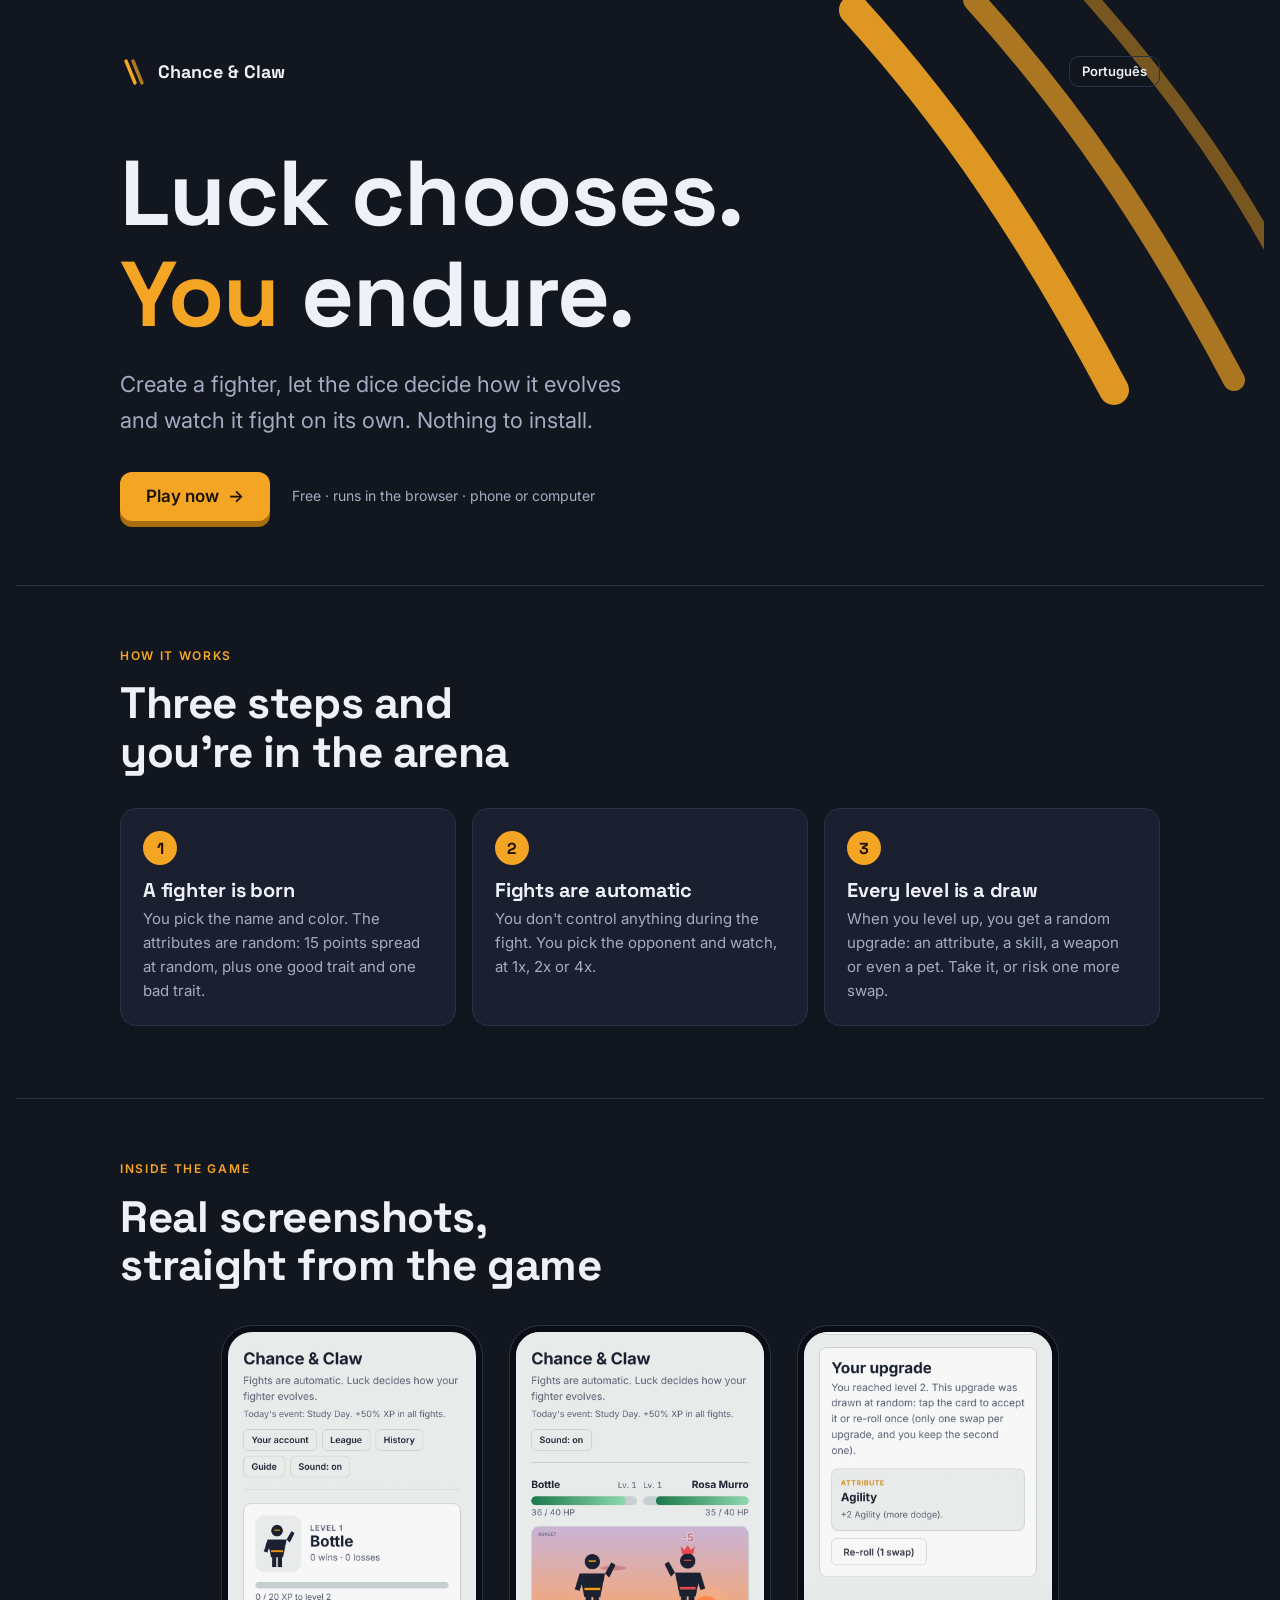
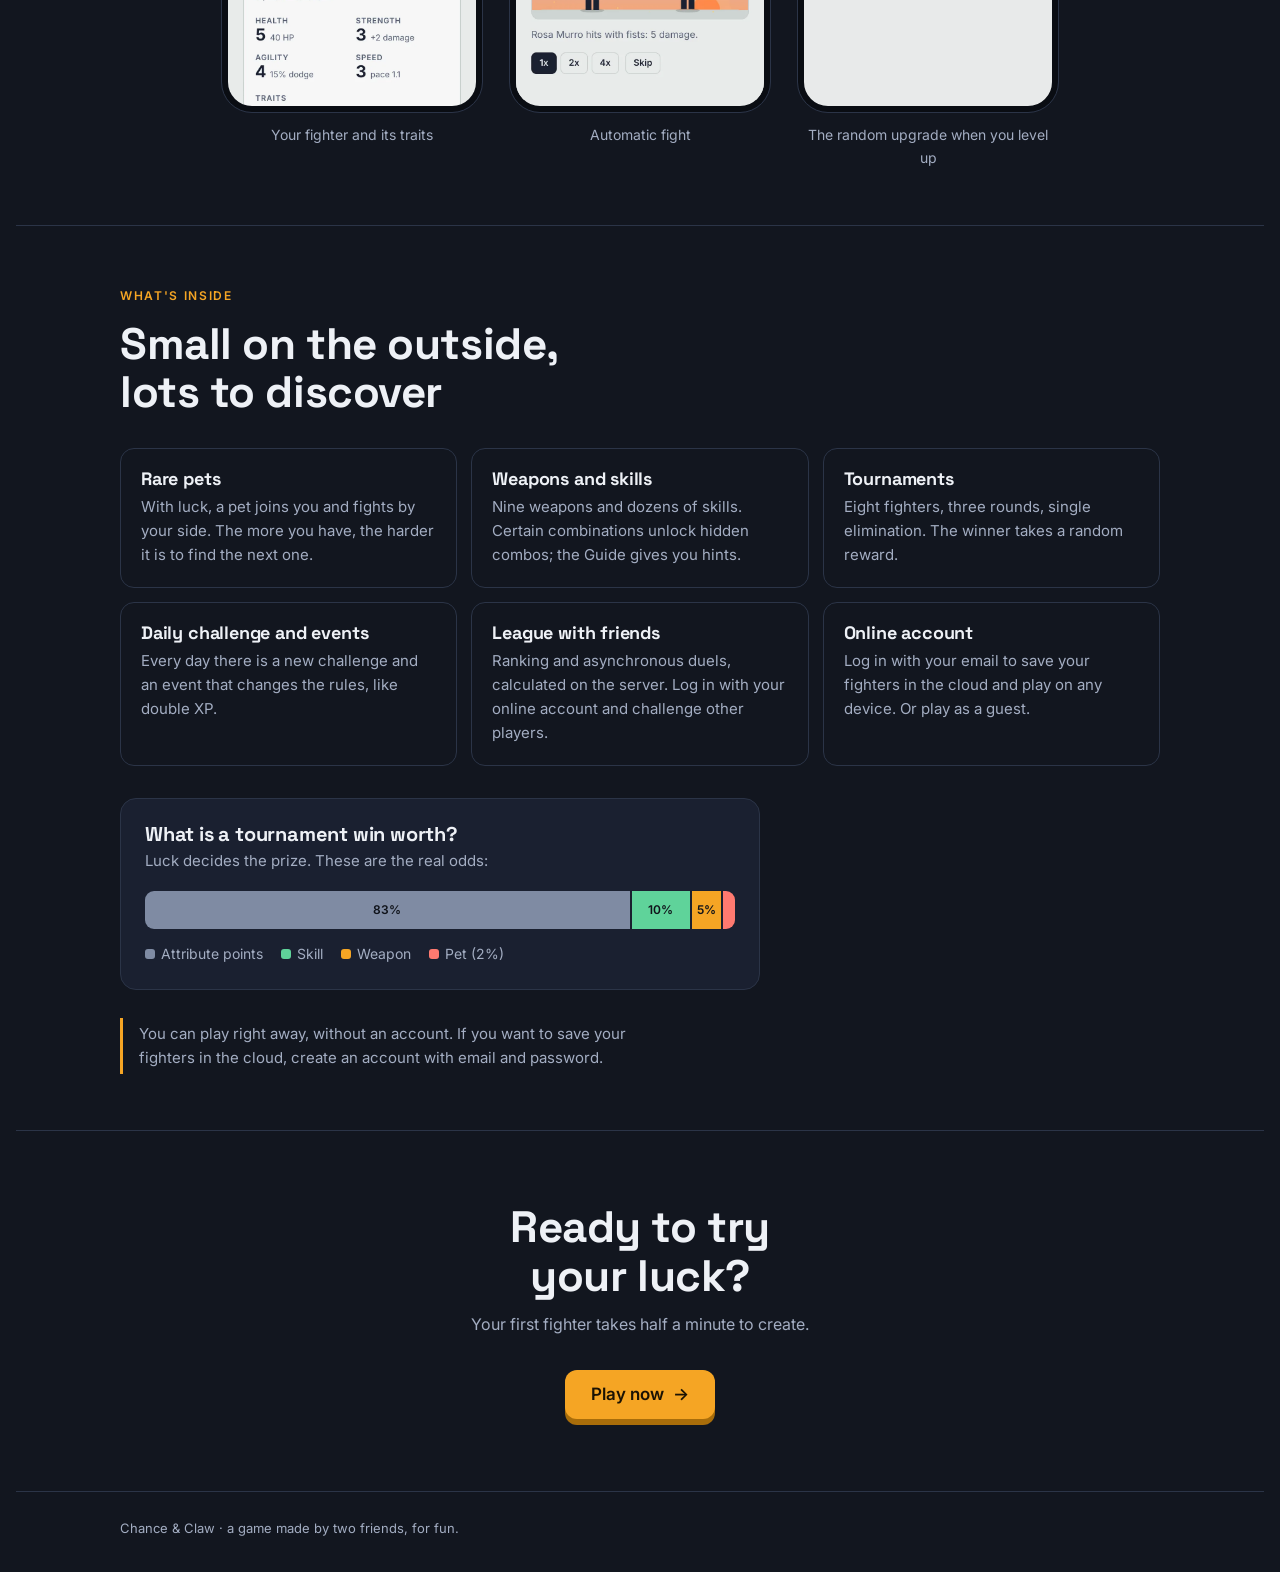
==== index.html @ bb83cf6d "Landing com capturas de ecrã no idioma ativo (PT/EN) Co-Authored-By: Claude Sonnet 5.5 <noreply@anth" ====
<!doctype html><html lang="pt-PT"><head><meta charset="utf-8"><meta name="viewport" content="width=device-width,initial-scale=1,viewport-fit=cover"><meta name="theme-color" content="#11141b"><link rel="icon" href="data:image/svg+xml,%3Csvg xmlns='http://www.w3.org/2000/svg' viewBox='0 0 32 32'%3E%3Crect width='32' height='32' rx='7' fill='%2312161f'/%3E%3Cg fill='none' stroke='%23f5a524' stroke-width='3.4' stroke-linecap='round'%3E%3Cpath d='M9 6l8 21'/%3E%3Cpath d='M16 6l8 21' opacity='.7'/%3E%3C/g%3E%3C/svg%3E"><style>:root{color-scheme:light;padding-top:env(safe-area-inset-top,0px);padding-bottom:env(safe-area-inset-bottom,0px)}body{margin:0;font:14px system-ui,sans-serif}img{max-width:100%}[hidden]{display:none!important}</style><title>Chance &amp; Claw</title>

<meta name="description" content="Cria um lutador, deixa a sorte decidir como evolui e vê-o combater sozinho.">
<link rel="preconnect" href="https://fonts.googleapis.com"><link rel="preconnect" href="https://fonts.gstatic.com" crossorigin>
<link rel="stylesheet" href="https://fonts.googleapis.com/css2?family=Inter:wght@400;500;600&family=Space+Grotesk:wght@600;700&display=swap">
<style>
:root{--bg:#12161f;--bg2:#1a2030;--line:#2b3447;--fg:#eef1f6;--mut:#a3adc2;--acc:#f5a524;--acc-ink:#1a1204;--good:#5fd39a;color-scheme:dark}
*{box-sizing:border-box}
body{background:var(--bg);color:var(--fg);font:16px/1.6 Inter,system-ui,-apple-system,"Segoe UI",sans-serif;margin:0;padding-left:max(16px,env(safe-area-inset-left,0px));padding-right:max(16px,env(safe-area-inset-right,0px));-webkit-text-size-adjust:100%}
.w{max-width:1040px;margin:0 auto}
h1,h2,h3{font-family:"Space Grotesk",Inter,system-ui,sans-serif;line-height:1.1;margin:0;text-wrap:balance;letter-spacing:-.01em}
p{margin:0;max-width:62ch}
a{color:inherit}
.btn{display:inline-flex;align-items:center;gap:.5em;background:var(--acc);color:var(--acc-ink);font:600 17px/1 Inter,system-ui,sans-serif;padding:16px 26px;border-radius:12px;text-decoration:none;box-shadow:0 6px 0 #a86d0a;transition:transform .12s,box-shadow .12s}
.btn:hover{transform:translateY(2px);box-shadow:0 4px 0 #a86d0a}
.btn:active{transform:translateY(6px);box-shadow:0 0 0 #a86d0a}
.btn:focus-visible{outline:3px solid #fff;outline-offset:3px}
.lab{font:600 12px/1 Inter,sans-serif;letter-spacing:.14em;text-transform:uppercase;color:var(--acc)}
header.hero{position:relative;overflow:hidden;padding-block:56px 64px}
.hero .w{position:relative;z-index:1}
.brand{display:flex;align-items:center;gap:10px;font:700 18px/1 "Space Grotesk",sans-serif;margin-bottom:56px}
.brand svg{width:28px;height:28px}
.hero h1{font-size:clamp(44px,9vw,92px);max-width:11ch}
.hero h1 em{font-style:normal;color:var(--acc)}
.hero .lead{font-size:clamp(18px,2.6vw,22px);color:var(--mut);margin-top:22px;max-width:36ch}
.cta{margin-top:34px;display:flex;flex-wrap:wrap;align-items:center;gap:14px 22px}
.cta small{color:var(--mut);font-size:14px}
.claws{position:absolute;right:-40px;top:-10px;width:min(78vw,520px);opacity:.9;z-index:0;pointer-events:none}
section{padding-block:56px;border-top:1px solid var(--line)}
section>.w>h2{font-size:clamp(28px,5vw,44px);margin:12px 0 0;max-width:20ch}
.steps{display:grid;grid-template-columns:repeat(auto-fit,minmax(230px,1fr));gap:16px;margin-top:32px;counter-reset:s;padding:0;list-style:none}
.steps li{background:var(--bg2);border:1px solid var(--line);border-radius:16px;padding:22px;counter-increment:s;min-width:0}
.steps li::before{content:counter(s);display:grid;place-items:center;width:34px;height:34px;border-radius:50%;background:var(--acc);color:var(--acc-ink);font:700 16px "Space Grotesk",sans-serif;margin-bottom:14px}
.steps h3{font-size:20px;margin-bottom:6px}
.steps p{color:var(--mut);font-size:15px}
.shots{display:flex;flex-wrap:wrap;gap:28px;justify-content:center;margin-top:36px}
.shot{width:min(100%,260px);margin:0}
.phone{border:6px solid #0a0d13;outline:1px solid var(--line);border-radius:30px;overflow:hidden;background:#e8eaea;aspect-ratio:780/1160}
.phone img{display:block;width:100%;height:auto}
.shot figcaption{margin-top:12px;color:var(--mut);font-size:14px;text-align:center}
.feat{display:grid;grid-template-columns:repeat(auto-fit,minmax(260px,1fr));gap:14px;margin-top:32px}
.feat div{border:1px solid var(--line);border-radius:14px;padding:20px;min-width:0}
.feat h3{font-size:18px;margin-bottom:6px}
.feat p{color:var(--mut);font-size:15px}
.odds{margin-top:32px;background:var(--bg2);border:1px solid var(--line);border-radius:16px;padding:24px;max-width:640px}
.odds h3{font-size:20px;margin-bottom:4px}
.odds>p{color:var(--mut);font-size:15px;margin-bottom:18px}
.bar{display:flex;height:38px;border-radius:9px;overflow:hidden;gap:2px}
.bar span{display:grid;place-items:center;font:600 12px/1 Inter,sans-serif;color:#10131a;min-width:0}
.bar .a{flex:83;background:#7f8ba3}.bar .b{flex:10;background:#5fd39a}.bar .c{flex:5;background:var(--acc)}.bar .d{flex:2;background:#ff7a70}
.leg{display:flex;flex-wrap:wrap;gap:6px 18px;margin-top:14px;font-size:14px;color:var(--mut)}
.leg i{display:inline-block;width:10px;height:10px;border-radius:3px;margin-right:6px}
.note{margin-top:28px;border-left:3px solid var(--acc);padding:4px 0 4px 16px;color:var(--mut);font-size:15px;max-width:62ch}
.fin{text-align:center;padding-block:72px}
.fin h2{font-size:clamp(32px,6vw,56px);margin:0 auto 12px!important;max-width:14ch!important}
.fin p{margin:0 auto 32px;color:var(--mut)}
footer{border-top:1px solid var(--line);padding-block:26px 34px;color:var(--mut);font-size:13px}
@media (prefers-reduced-motion:reduce){.btn{transition:none}}
</style><style>.lang{margin-left:auto;background:transparent;color:var(--fg);border:1px solid var(--line);border-radius:10px;padding:8px 12px;font:600 13px/1 Inter,system-ui,sans-serif;cursor:pointer}.lang:hover{border-color:var(--acc)}.lang:focus-visible{outline:3px solid #fff;outline-offset:2px}</style></head><body>
<header class="hero"><svg class="claws" viewBox="0 0 520 420" aria-hidden="true"><g fill="none" stroke="#f5a524" stroke-linecap="round"><path d="M70 20 C170 130 250 250 330 400" stroke-width="30"/><path d="M190 10 C290 120 370 240 450 390" stroke-width="22" opacity=".75"/><path d="M300 0 C390 100 460 200 520 320" stroke-width="14" opacity=".5"/></g></svg>
<div class="w"><div class="brand"><svg viewBox="0 0 28 28" aria-hidden="true"><g fill="none" stroke="#f5a524" stroke-width="3.4" stroke-linecap="round"><path d="M6 3l9 22"/><path d="M13 3l9 22" opacity=".7"/></g></svg>Chance &amp; Claw<button id="btn-lang" type="button" class="lang"></button></div>
<h1>A sorte escolhe. <em>Tu</em> aguentas.</h1>
<p class="lead">Cria um lutador, deixa os dados decidirem como ele evolui e vê-o combater sozinho. Sem instalar nada.</p>
<div class="cta"><a class="btn" href="jogar/">Jogar agora <span aria-hidden="true">→</span></a><small>Grátis · corre no browser · telemóvel ou computador</small></div></div></header>

<section><div class="w"><span class="lab">Como funciona</span><h2>Três passos e já estás na arena</h2>
<ol class="steps"><li><h3>Nasce um lutador</h3><p>Escolhes o nome e a cor. Os atributos saem à sorte: 15 pontos repartidos ao acaso, mais um traço bom e um mau.</p></li>
<li><h3>Os combates são automáticos</h3><p>Não controlas nada durante a luta. Escolhes o adversário e assistes, a 1x, 2x ou 4x.</p></li>
<li><h3>Cada nível é um sorteio</h3><p>Ao subir, sai-te uma melhoria à sorte: atributo, habilidade, arma ou até um animal. Aceitas, ou arriscas mais uma troca.</p></li></ol></div></section>

<section><div class="w"><span class="lab">O jogo por dentro</span><h2>Capturas reais, direto do jogo</h2>
<div class="shots"><figure class="shot"><div class="phone"><img src="img/hub-pt.webp" data-en="img/hub-en.webp" alt="Ecrã do lutador com nível, atributos e traços" width="390" height="720" loading="lazy"></div><figcaption>O teu lutador e os seus traços</figcaption></figure>
<figure class="shot"><div class="phone"><img src="img/fight-pt.webp" data-en="img/fight-en.webp" alt="Combate automático entre dois lutadores" width="390" height="580" loading="lazy"></div><figcaption>Combate automático</figcaption></figure>
<figure class="shot"><div class="phone"><img src="img/up-pt.webp" data-en="img/up-en.webp" alt="Cartão de melhoria sorteada ao subir de nível" width="390" height="400" loading="lazy"></div><figcaption>A melhoria sorteada ao subir</figcaption></figure></div></div></section>

<section><div class="w"><span class="lab">O que tem</span><h2>Pequeno por fora, com muito por descobrir</h2>
<div class="feat"><div><h3>Animais raros</h3><p>Com sorte, um animal junta-se a ti e luta ao teu lado. Quanto mais tens, mais difícil é encontrar o próximo.</p></div>
<div><h3>Armas e habilidades</h3><p>Nove armas e dezenas de habilidades. Certas combinações ativam combos escondidos; o Guia dá as pistas.</p></div>
<div><h3>Torneios</h3><p>Oito lutadores, três rondas, eliminação direta. Quem ganha leva uma recompensa sorteada.</p></div>
<div><h3>Desafio diário e eventos</h3><p>Todos os dias há um desafio novo e um evento que muda as regras, como XP a dobrar.</p></div>
<div><h3>Liga entre amigos</h3><p>Ranking e duelos assíncronos, calculados no servidor. Entra com a tua conta online e desafia outros jogadores.</p></div>
<div><h3>Conta online</h3><p>Entra com o teu email para guardar os lutadores na nuvem e jogar em qualquer dispositivo. Ou joga como convidado.</p></div></div>
<div class="odds"><h3>Quanto vale uma vitória no torneio?</h3><p>É a sorte que decide o prémio. Estas são as probabilidades reais:</p>
<div class="bar" role="img" aria-label="83% pontos de atributo, 10% habilidade, 5% arma, 2% animal"><span class="a">83%</span><span class="b">10%</span><span class="c">5%</span><span class="d"></span></div>
<div class="leg"><span><i style="background:#7f8ba3"></i>Pontos de atributo</span><span><i style="background:#5fd39a"></i>Habilidade</span><span><i style="background:#f5a524"></i>Arma</span><span><i style="background:#ff7a70"></i>Animal (2%)</span></div></div>
<p class="note">Podes jogar logo, sem criar conta. Se quiseres guardar os lutadores na nuvem, cria uma conta com email e palavra-passe.</p></div></section>

<section class="fin"><div class="w"><h2>Pronto para tentar a sorte?</h2><p>O teu primeiro lutador demora meio minuto a criar.</p><a class="btn" href="jogar/">Jogar agora <span aria-hidden="true">→</span></a></div></section>
<footer><div class="w">Chance &amp; Claw · um jogo feito a dois, por diversão.</div></footer>
<script>(function(){
var L='';try{L=localStorage.getItem('cc-lang')||''}catch(e){}
if(L!=='pt'&&L!=='en')L=/^pt/i.test(navigator.language||'')?'pt':'en';
window.LANG=L;window.EN=L==='en';
document.documentElement.lang=EN?'en':'pt-PT';
window.setLang=function(l){try{localStorage.setItem('cc-lang',l)}catch(e){}location.reload()};
window.petOf=function(p,o){return EN?o+"'s "+p:p+' de '+o};
var D={"A sorte escolhe.":"Luck chooses.","aguentas.":"endure.","Tu":"You","Cria um lutador, deixa os dados decidirem como ele evolui e vê-o combater sozinho. Sem instalar nada.":"Create a fighter, let the dice decide how it evolves and watch it fight on its own. Nothing to install.","Jogar agora":"Play now","Grátis · corre no browser · telemóvel ou computador":"Free · runs in the browser · phone or computer","Como funciona":"How it works","Três passos e já estás na arena":"Three steps and you're in the arena","Nasce um lutador":"A fighter is born","Escolhes o nome e a cor. Os atributos saem à sorte: 15 pontos repartidos ao acaso, mais um traço bom e um mau.":"You pick the name and color. The attributes are random: 15 points spread at random, plus one good trait and one bad trait.","Os combates são automáticos":"Fights are automatic","Não controlas nada durante a luta. Escolhes o adversário e assistes, a 1x, 2x ou 4x.":"You don't control anything during the fight. You pick the opponent and watch, at 1x, 2x or 4x.","Cada nível é um sorteio":"Every level is a draw","Ao subir, sai-te uma melhoria à sorte: atributo, habilidade, arma ou até um animal. Aceitas, ou arriscas mais uma troca.":"When you level up, you get a random upgrade: an attribute, a skill, a weapon or even a pet. Take it, or risk one more swap.","O jogo por dentro":"Inside the game","Capturas reais, direto do jogo":"Real screenshots, straight from the game","O teu lutador e os seus traços":"Your fighter and its traits","Combate automático":"Automatic fight","A melhoria sorteada ao subir":"The random upgrade when you level up","O que tem":"What's inside","Pequeno por fora, com muito por descobrir":"Small on the outside, lots to discover","Animais raros":"Rare pets","Com sorte, um animal junta-se a ti e luta ao teu lado. Quanto mais tens, mais difícil é encontrar o próximo.":"With luck, a pet joins you and fights by your side. The more you have, the harder it is to find the next one.","Armas e habilidades":"Weapons and skills","Nove armas e dezenas de habilidades. Certas combinações ativam combos escondidos; o Guia dá as pistas.":"Nine weapons and dozens of skills. Certain combinations unlock hidden combos; the Guide gives you hints.","Torneios":"Tournaments","Oito lutadores, três rondas, eliminação direta. Quem ganha leva uma recompensa sorteada.":"Eight fighters, three rounds, single elimination. The winner takes a random reward.","Desafio diário e eventos":"Daily challenge and events","Todos os dias há um desafio novo e um evento que muda as regras, como XP a dobrar.":"Every day there is a new challenge and an event that changes the rules, like double XP.","Liga entre amigos":"League with friends","Ranking e duelos assíncronos, calculados no servidor. Entra com a tua conta online e desafia outros jogadores.":"Ranking and asynchronous duels, calculated on the server. Log in with your online account and challenge other players.","Conta online":"Online account","Entra com o teu email para guardar os lutadores na nuvem e jogar em qualquer dispositivo. Ou joga como convidado.":"Log in with your email to save your fighters in the cloud and play on any device. Or play as a guest.","Quanto vale uma vitória no torneio?":"What is a tournament win worth?","É a sorte que decide o prémio. Estas são as probabilidades reais:":"Luck decides the prize. These are the real odds:","Pontos de atributo":"Attribute points","Habilidade":"Skill","Arma":"Weapon","Animal (2%)":"Pet (2%)","Podes jogar logo, sem criar conta. Se quiseres guardar os lutadores na nuvem, cria uma conta com email e palavra-passe.":"You can play right away, without an account. If you want to save your fighters in the cloud, create an account with email and password.","Pronto para tentar a sorte?":"Ready to try your luck?","O teu primeiro lutador demora meio minuto a criar.":"Your first fighter takes half a minute to create.","Chance & Claw · um jogo feito a dois, por diversão.":"Chance & Claw · a game made by two friends, for fun.","Ecrã do lutador com nível, atributos e traços":"Fighter screen with level, attributes and traits","Combate automático entre dois lutadores":"Automatic fight between two fighters","Cartão de melhoria sorteada ao subir de nível":"Random upgrade card when leveling up","83% pontos de atributo, 10% habilidade, 5% arma, 2% animal":"83% attribute points, 10% skill, 5% weapon, 2% pet","Cria um lutador, deixa a sorte decidir como evolui e vê-o combater sozinho.":"Create a fighter, let luck decide how it evolves and watch it fight on its own.","Hoje é dia de festa!":"Today is party day!","VAI FESTEJAR!!!!":"GO CELEBRATE!!!!","Volta mais tarde, obrigado":"Come back later, thank you"};
var ATTRS=['title','aria-label','placeholder','alt'];
var DK=Object.create(null),EX=Object.create(null),SUBL=[];
var PATS=[[/(\d+)V (\d+)D/g,'$1W $2L'],[/(\d+)V\b/g,'$1W'],[/(\d+)D\b/g,'$1L']];
function build(){
  EX=Object.create(null);var SM=Object.create(null),ks=[];
  for(var k in D){
    var t=k.trim();if(!t)continue;
    EX[t]=D[k].trim();
    if(DK[k]||D[k]===k)continue;
    if(/\s/.test(k)||t.length>=14){var kk=k,vv=D[k];if(t.length>=8&&t!==k){kk=t;vv=D[k].trim()}if(SM[kk]===undefined)ks.push(kk);SM[kk]=vv}
  }
  ks.sort(function(a,b){var d=b.trim().length-a.trim().length;return d||b.length-a.length});
  SUBL=ks.map(function(k){return [k,SM[k]]});
}
function tr(s){
  if(!EN||!s)return s;
  var t=s.trim();if(!t)return s;
  var e=EX[t];
  if(e!==undefined){var i=s.indexOf(t);return s.slice(0,i)+e+s.slice(i+t.length)}
  for(var j=0;j<SUBL.length;j++){var r=SUBL[j];if(s.indexOf(r[0])!==-1)s=s.split(r[0]).join(r[1])}
  if(s.indexOf('pts · attacks')>=0)for(var i2=0;i2<PATS.length;i2++)s=s.replace(PATS[i2][0],PATS[i2][1]);
  return s;
}
function doAttr(el,a){var v=el.getAttribute(a);if(v==null)return;var r=tr(v);if(r!==v)el.setAttribute(a,r)}
function doNode(n){
  if(n.nodeType===3){var pt=n.parentNode&&n.parentNode.tagName;if(pt==='SCRIPT'||pt==='STYLE'||pt==='TEXTAREA')return;var v=n.nodeValue;if(n.__tv===v)return;var r=tr(v);if(r!==v)n.nodeValue=r;n.__tv=n.nodeValue;return}
  if(n.nodeType!==1)return;
  var tg=n.tagName;if(tg==='SCRIPT'||tg==='STYLE')return;
  for(var i=0;i<ATTRS.length;i++)if(n.hasAttribute&&n.hasAttribute(ATTRS[i]))doAttr(n,ATTRS[i]);
  for(var c=n.firstChild;c;c=c.nextSibling)doNode(c);
}
function walk(o,d){
  if(d>6||o==null)return;
  if(Array.isArray(o)){for(var i=0;i<o.length;i++){if(typeof o[i]==='string'){if(D[o[i]]!==undefined){DK[o[i]]=1;o[i]=D[o[i]]}}else walk(o[i],d+1)}return}
  if(typeof o==='object'){for(var k in o){var v=o[k];if(typeof v==='string'){if(D[v]!==undefined){DK[v]=1;o[k]=D[v]}}else if(typeof v==='object')walk(v,d+1)}}
}
window.I18N={tr:tr,data:function(){
  if(!EN)return;
  var names=['WEAPONS','SKILLS','TRAITS','PETS','SCENES','SC_NEUTRAL','STATS','COLORS','EVENTS','COMBOS','COS_H','COS_E','ACHS','PVE_ERR','LS_ERR','TN_ERR'];
  var G=(0,eval);
  names.forEach(function(n){try{walk(G(n),0)}catch(e){}});
  build();doNode(document.body);
}};
build();
if(EN){
  doNode(document.body);
  new MutationObserver(function(ms){
    for(var i=0;i<ms.length;i++){var m=ms[i];
      if(m.type==='childList'){for(var j=0;j<m.addedNodes.length;j++)doNode(m.addedNodes[j])}
      else if(m.type==='characterData')doNode(m.target);
      else if(m.type==='attributes')doAttr(m.target,m.attributeName);
    }
  }).observe(document.body,{childList:true,subtree:true,characterData:true,attributes:true,attributeFilter:ATTRS});
}
if(EN){var md=document.querySelector('meta[name=description]');if(md){var mc=md.getAttribute('content'),mr=tr(mc);if(mr!==mc)md.setAttribute('content',mr)}}
var b=document.getElementById('btn-lang');
if(b){b.textContent=EN?'Português':'English';b.setAttribute('aria-label',EN?'Mudar para português':'Switch to English');b.lang=EN?'pt':'en';b.addEventListener('click',function(){window.setLang(EN?'pt':'en')})}
})();
;if(window.EN)document.querySelectorAll('img[data-en]').forEach(function(i){i.src=i.getAttribute('data-en')});</script></body></html>
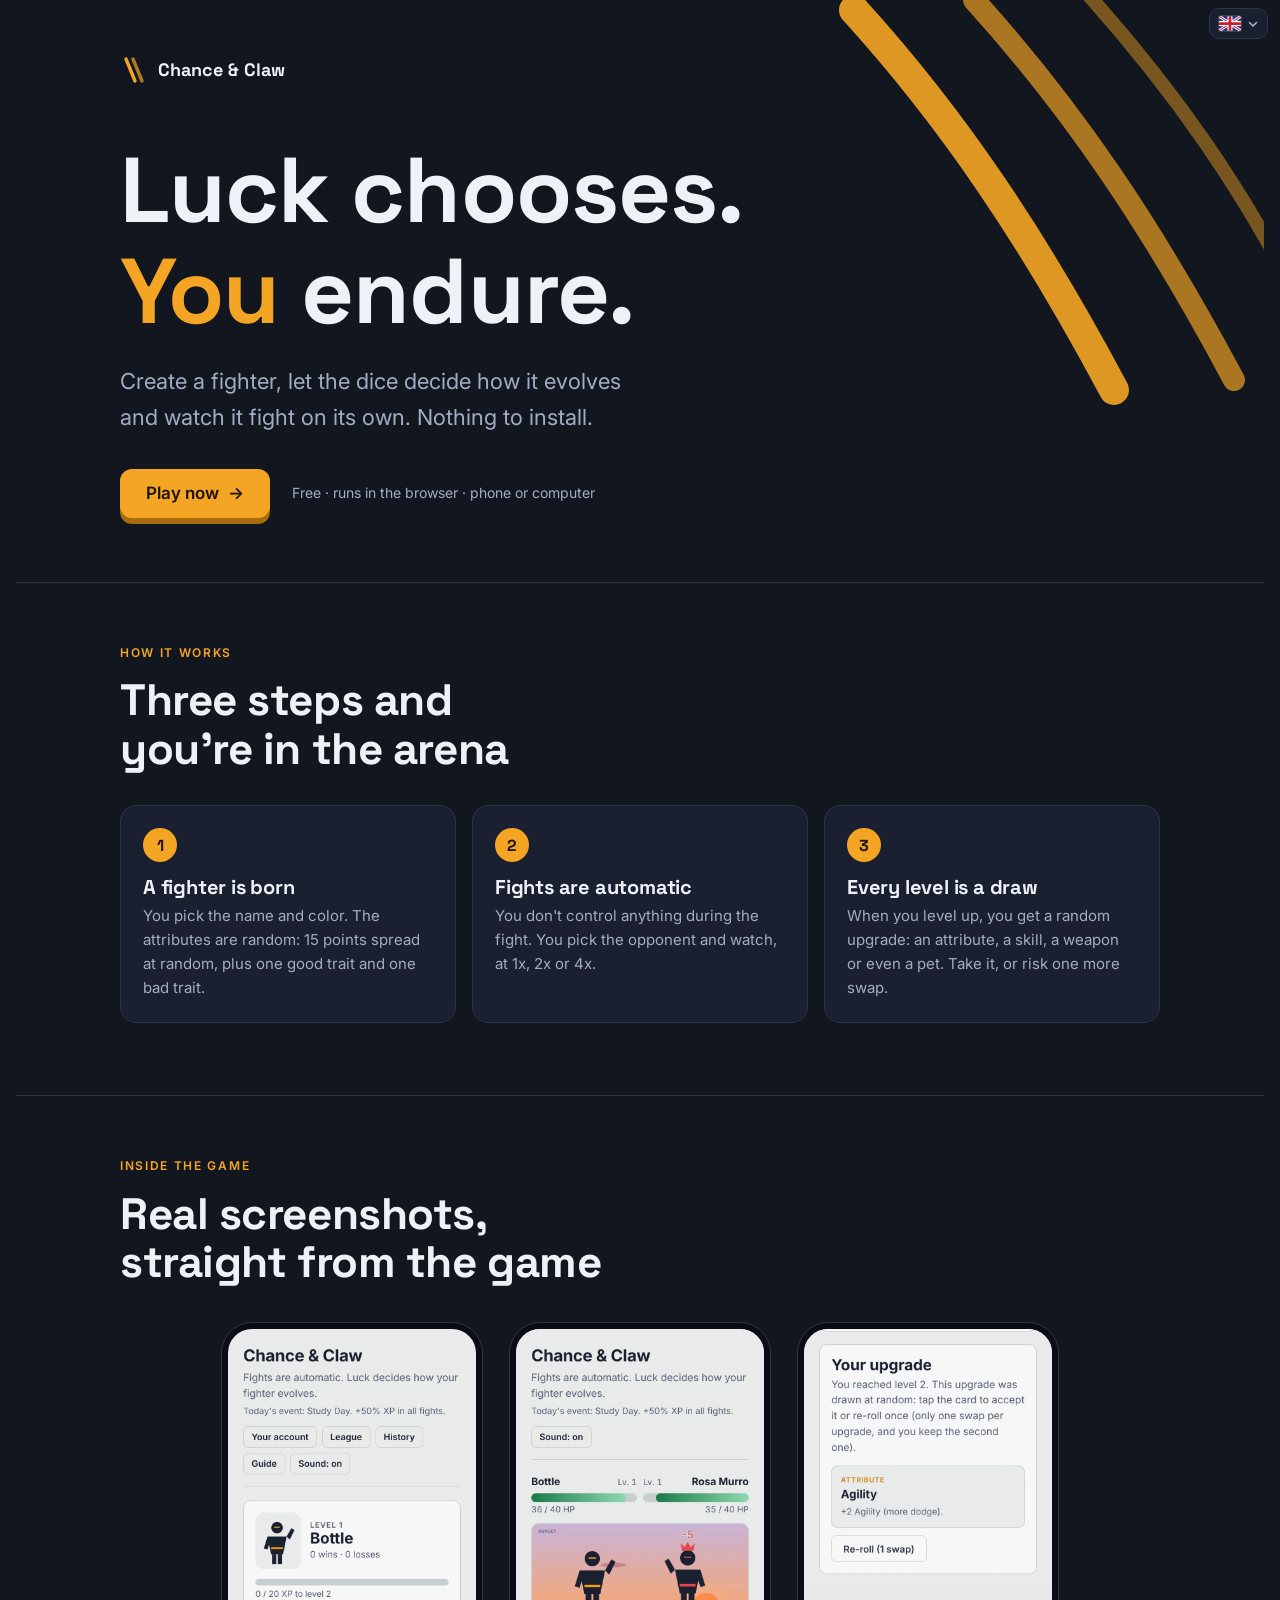
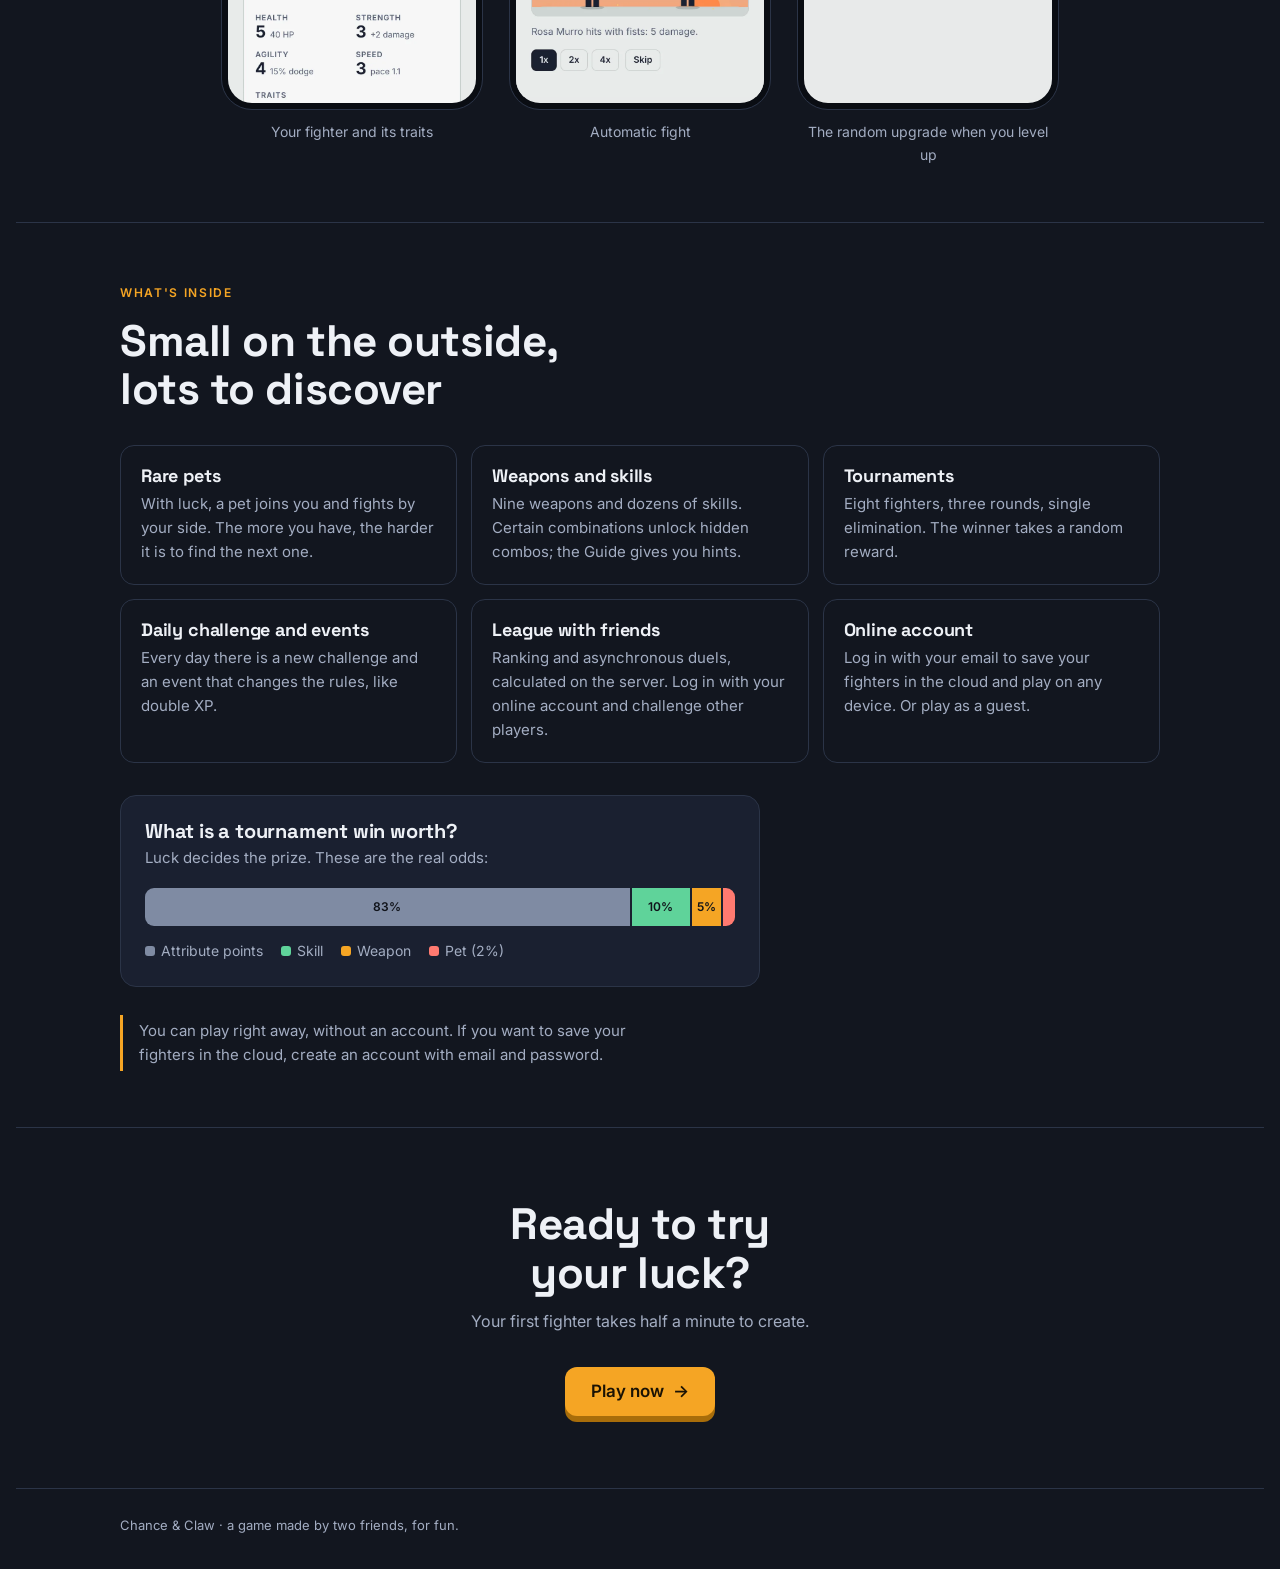
==== commit 960cdb03: "Seletor de idioma no canto superior direito com dropdown de bandeiras Co-Authored-By: Claude Sonnet " ====
--- a/index.html
+++ b/index.html
@@ -151,6 +151,22 @@
 }
 if(EN){var md=document.querySelector('meta[name=description]');if(md){var mc=md.getAttribute('content'),mr=tr(mc);if(mr!==mc)md.setAttribute('content',mr)}}
 var b=document.getElementById('btn-lang');
-if(b){b.textContent=EN?'Português':'English';b.setAttribute('aria-label',EN?'Mudar para português':'Switch to English');b.lang=EN?'pt':'en';b.addEventListener('click',function(){window.setLang(EN?'pt':'en')})}
+if(b){
+var FL={pt:'<svg viewBox="0 0 24 16" width="22" height="15" aria-hidden="true"><rect width="24" height="16" fill="#d22630"/><rect width="9.6" height="16" fill="#0b7a3b"/><circle cx="9.6" cy="8" r="3.3" fill="#f6c915"/><circle cx="9.6" cy="8" r="2" fill="#d22630"/><rect x="8.5" y="6.6" width="2.2" height="2.8" rx=".5" fill="#fff"/></svg>',
+en:'<svg viewBox="0 0 24 16" width="22" height="15" aria-hidden="true"><rect width="24" height="16" fill="#1f3a8a"/><path d="M0 0L24 16M24 0L0 16" stroke="#fff" stroke-width="3.2"/><path d="M0 0L24 16M24 0L0 16" stroke="#c8202f" stroke-width="1.1"/><path d="M12 0V16M0 8H24" stroke="#fff" stroke-width="5.4"/><path d="M12 0V16M0 8H24" stroke="#c8202f" stroke-width="3"/></svg>'};
+var NM={pt:'Português',en:'English'},cur=EN?'en':'pt';
+var st=document.createElement('style');
+st.textContent='.langbox{position:absolute;top:8px;right:max(12px,env(safe-area-inset-right,0px));z-index:50;font:600 13px/1 Inter,system-ui,sans-serif}.langbox[hidden]{display:none}.langbox button{font:inherit;color:var(--ink,var(--fg,#eee));cursor:pointer}.langbox .lb-cur{display:flex;align-items:center;gap:7px;background:var(--panel,var(--bg2,#1a1f2a));border:1px solid var(--line,#2d3545);border-radius:10px;padding:7px 9px}.langbox .lb-cur:hover,.langbox .lb-cur[aria-expanded=true]{border-color:var(--weapon,var(--acc,#f5a524))}.langbox .lb-cur:focus-visible,.langbox .lb-it:focus-visible{outline:3px solid var(--focus,var(--acc,#8da2fb));outline-offset:2px}.langbox svg{display:block;border-radius:2px;box-shadow:0 0 0 1px rgba(128,128,128,.35)}.langbox .lb-car{width:10px;height:10px;opacity:.7;box-shadow:none}.langbox .lb-menu{position:absolute;right:0;top:calc(100% + 6px);min-width:150px;background:var(--panel,var(--bg2,#1a1f2a));border:1px solid var(--line,#2d3545);border-radius:10px;padding:4px;box-shadow:0 8px 24px rgba(0,0,0,.28)}.langbox .lb-it{display:flex;align-items:center;gap:9px;width:100%;background:transparent;border:0;border-radius:7px;padding:9px 10px;text-align:left}.langbox .lb-it:hover{background:rgba(128,128,128,.18)}.langbox .lb-it[aria-selected=true]{font-weight:700}';
+document.head.appendChild(st);
+var box=document.createElement('div');box.id='btn-lang';box.className='langbox';
+box.innerHTML='<button type="button" class="lb-cur" aria-haspopup="listbox" aria-expanded="false" aria-label="'+(EN?'Language':'Idioma')+': '+NM[cur]+'">'+FL[cur]+'<svg class="lb-car" viewBox="0 0 10 10" aria-hidden="true"><path d="M1.5 3.5L5 7l3.5-3.5" fill="none" stroke="currentColor" stroke-width="1.6" stroke-linecap="round" stroke-linejoin="round"/></svg></button><div class="lb-menu" role="listbox" hidden>'+['pt','en'].map(function(k){return '<button type="button" class="lb-it" role="option" lang="'+k+'" data-l="'+k+'" aria-selected="'+(k===cur)+'">'+FL[k]+'<span>'+NM[k]+'</span></button>'}).join('')+'</div>';
+b.parentNode.removeChild(b);document.body.appendChild(box);
+var cb=box.querySelector('.lb-cur'),mn=box.querySelector('.lb-menu');
+function op(v){mn.hidden=!v;cb.setAttribute('aria-expanded',v?'true':'false')}
+cb.addEventListener('click',function(e){e.stopPropagation();op(mn.hidden)});
+mn.addEventListener('click',function(e){var t=e.target.closest('.lb-it');if(!t)return;var l=t.getAttribute('data-l');op(false);if(l!==cur)window.setLang(l)});
+document.addEventListener('click',function(e){if(!box.contains(e.target))op(false)});
+document.addEventListener('keydown',function(e){if(e.key==='Escape'&&!mn.hidden){op(false);cb.focus()}});
+}
 })();
 ;if(window.EN)document.querySelectorAll('img[data-en]').forEach(function(i){i.src=i.getAttribute('data-en')});</script></body></html>
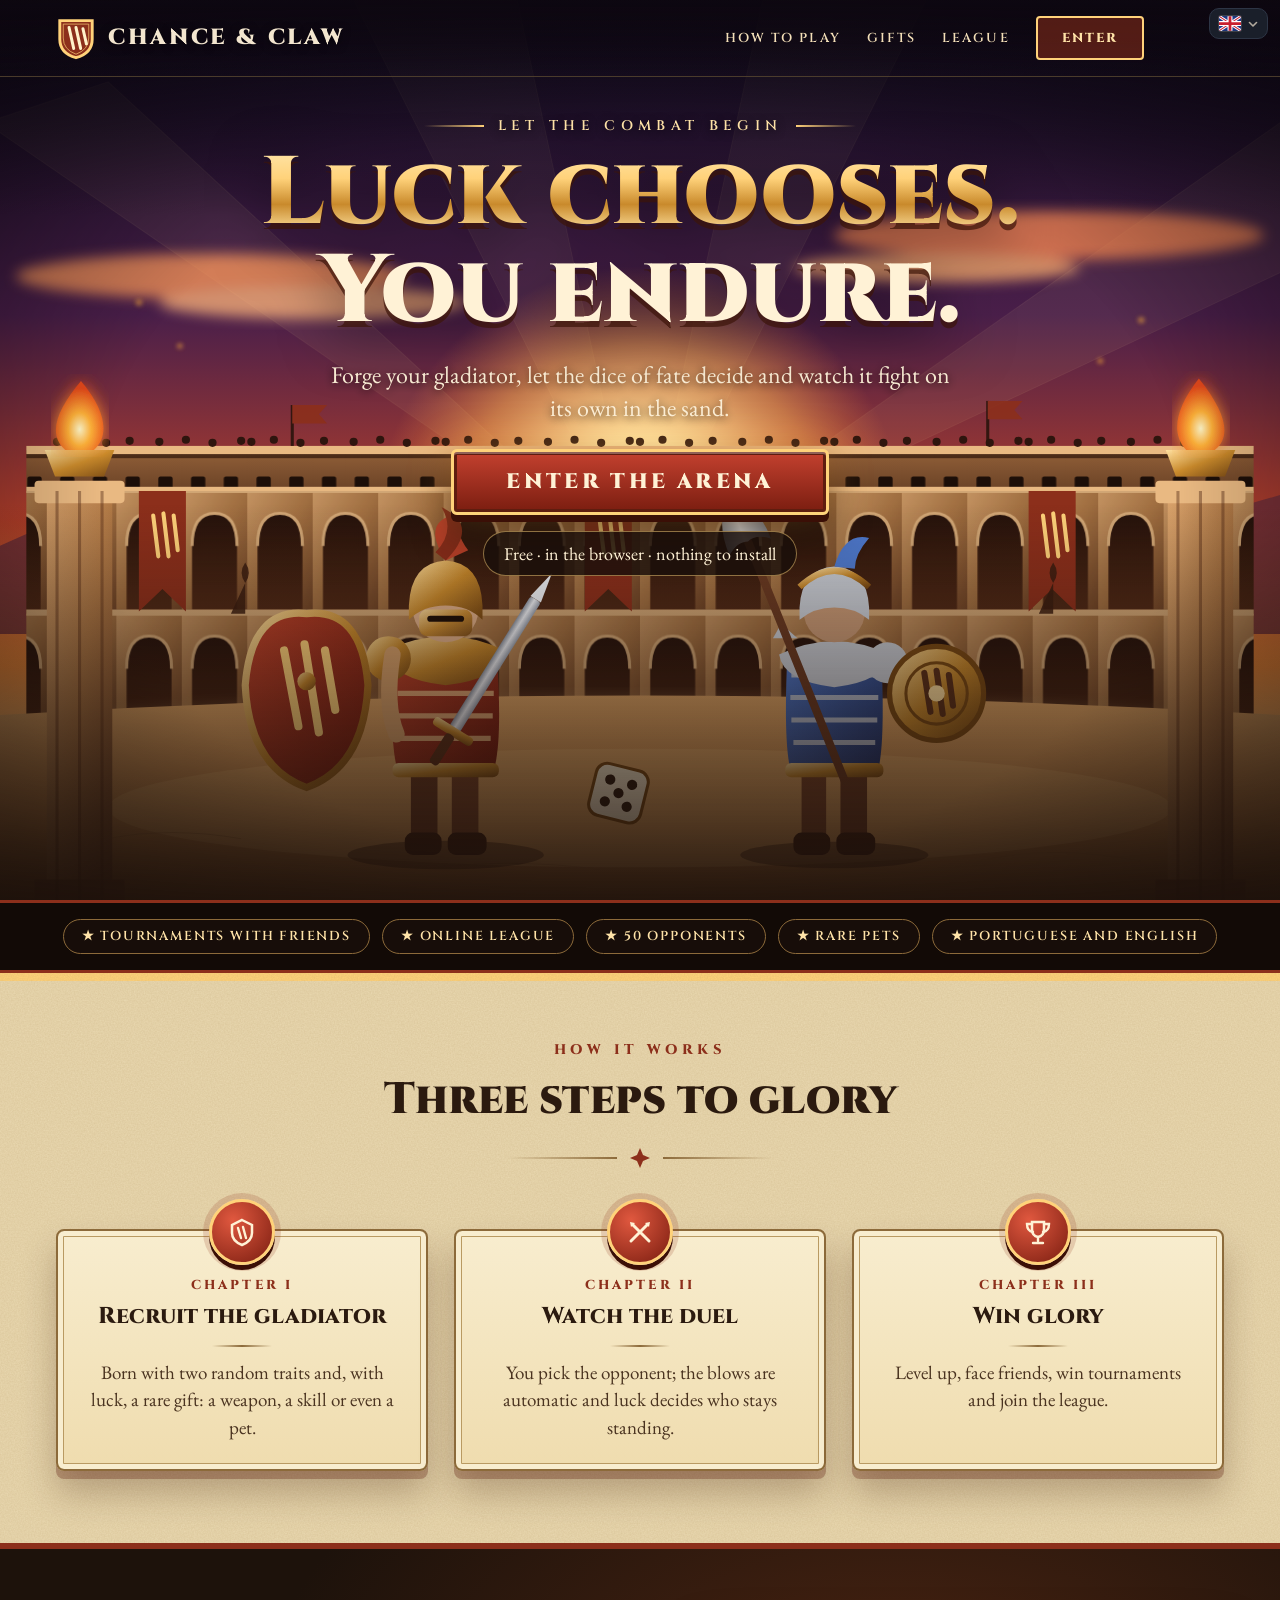
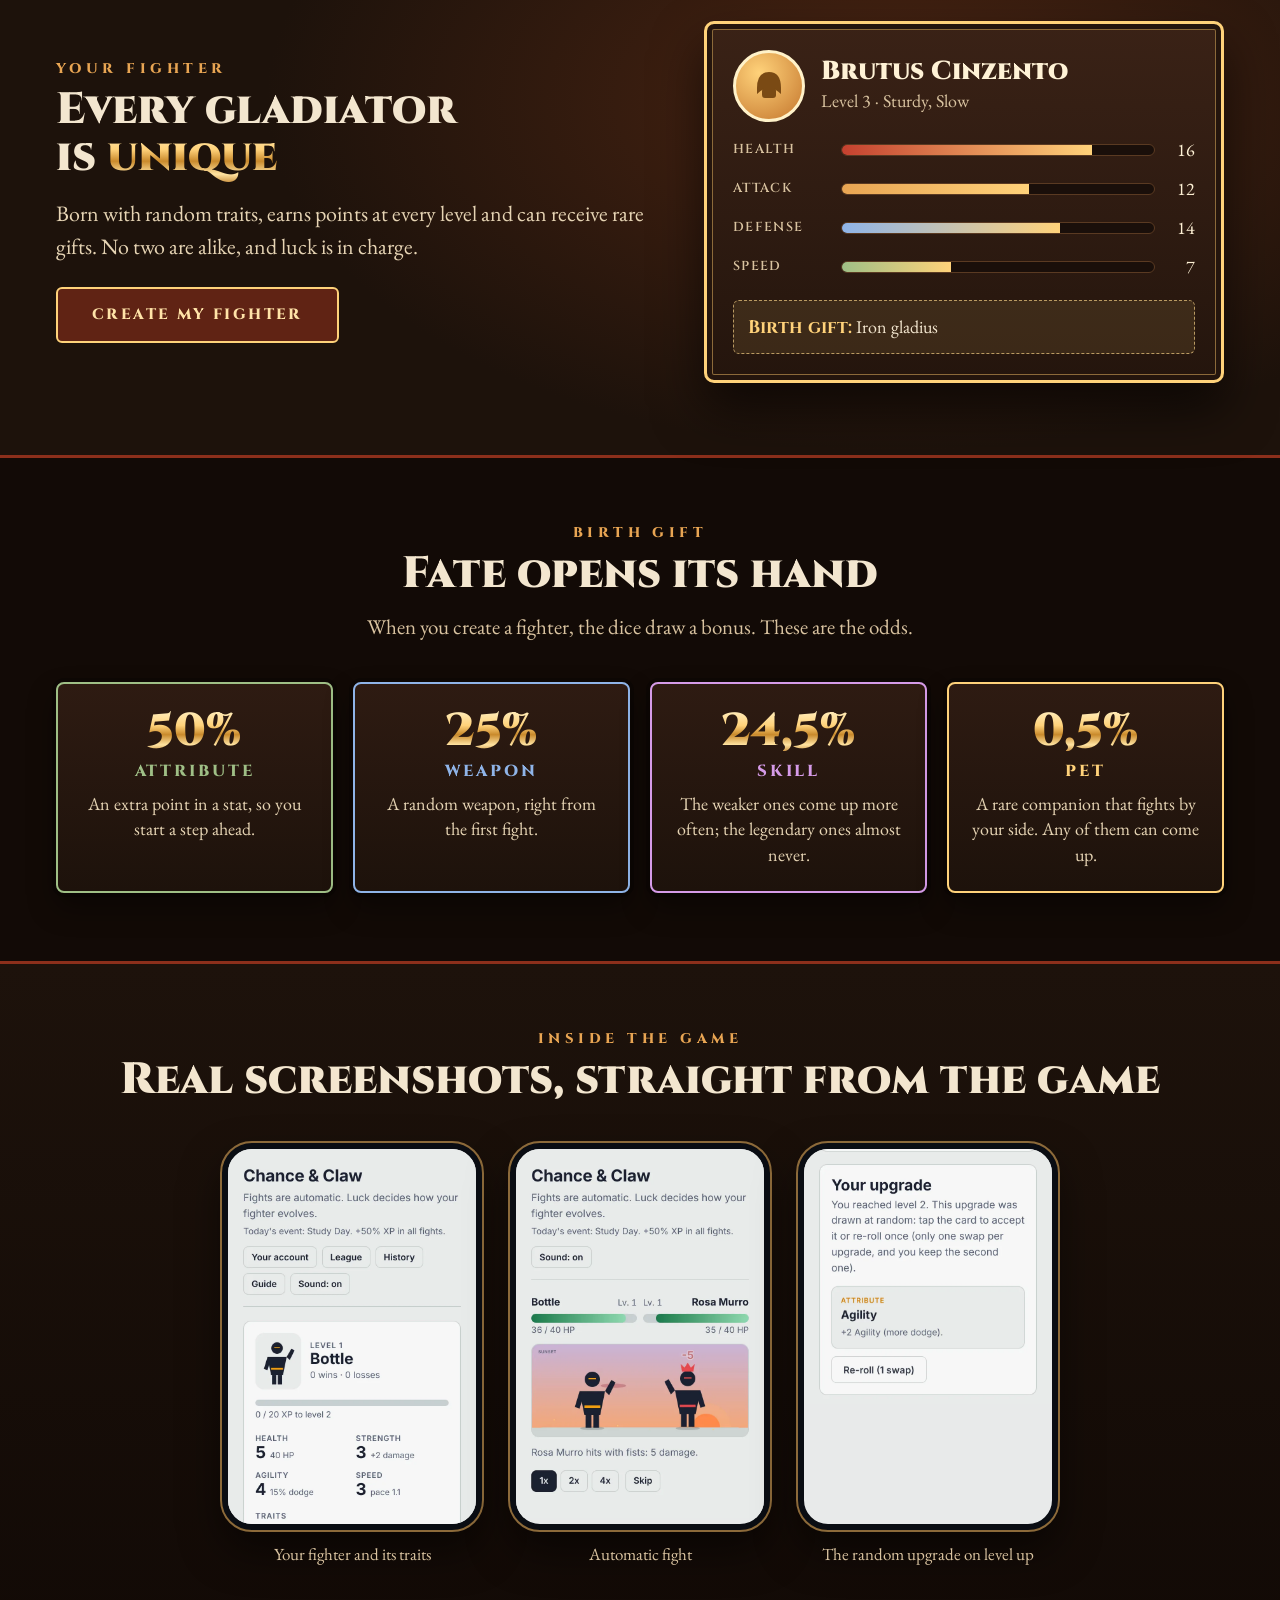
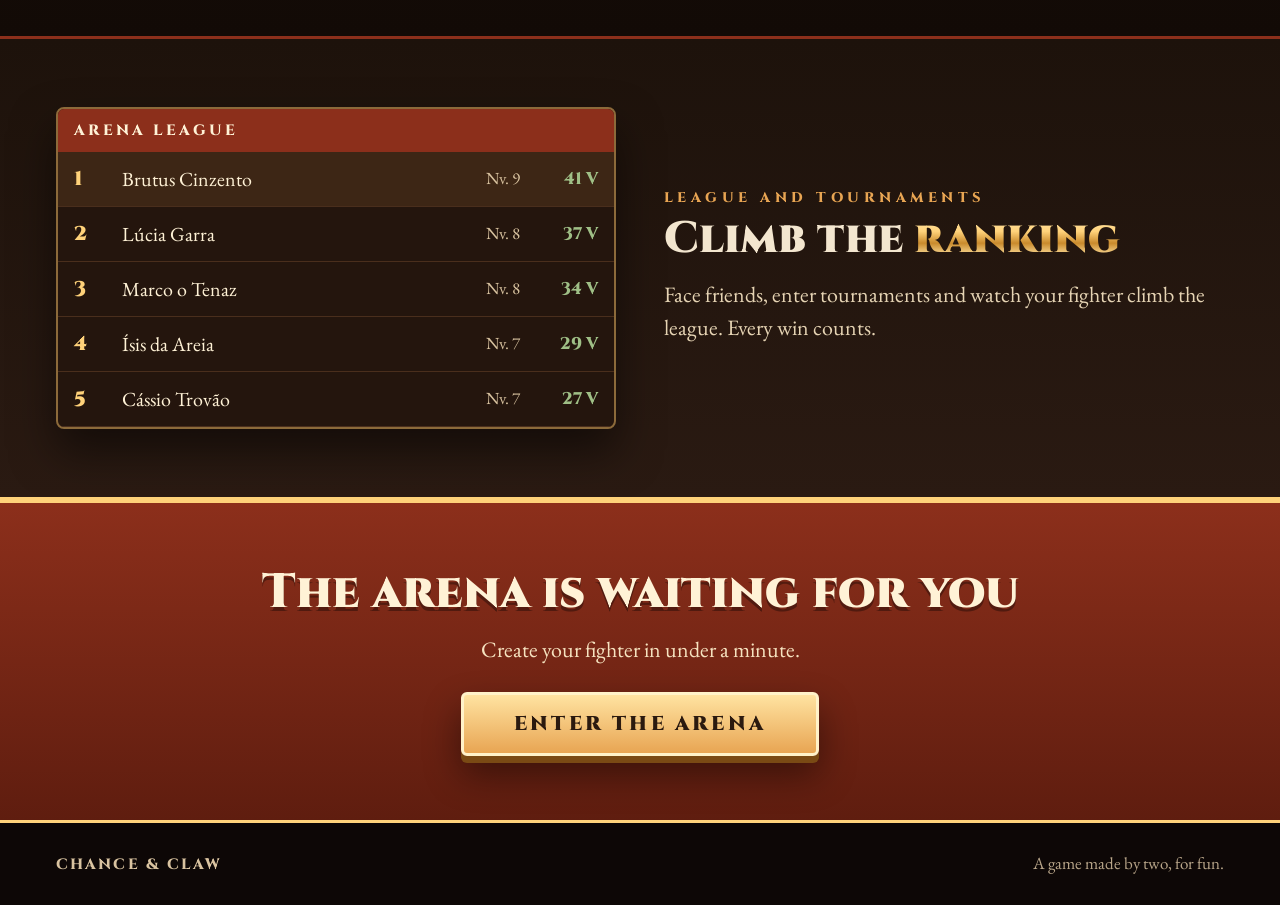
==== commit ed85c460: "Nova página inicial (visual Coliseu premium) Co-Authored-By: Claude Sonnet 5.5 <noreply@anthropic.co" ====
--- a/index.html
+++ b/index.html
@@ -1,92 +1,243 @@
-<!doctype html><html lang="pt-PT"><head><meta charset="utf-8"><meta name="viewport" content="width=device-width,initial-scale=1,viewport-fit=cover"><meta name="theme-color" content="#11141b"><link rel="icon" href="data:image/svg+xml,%3Csvg xmlns='http://www.w3.org/2000/svg' viewBox='0 0 32 32'%3E%3Crect width='32' height='32' rx='7' fill='%2312161f'/%3E%3Cg fill='none' stroke='%23f5a524' stroke-width='3.4' stroke-linecap='round'%3E%3Cpath d='M9 6l8 21'/%3E%3Cpath d='M16 6l8 21' opacity='.7'/%3E%3C/g%3E%3C/svg%3E"><style>:root{color-scheme:light;padding-top:env(safe-area-inset-top,0px);padding-bottom:env(safe-area-inset-bottom,0px)}body{margin:0;font:14px system-ui,sans-serif}img{max-width:100%}[hidden]{display:none!important}</style><title>Chance &amp; Claw</title>
-
+<!doctype html><html lang="pt-PT"><head><meta charset="utf-8"><meta name="viewport" content="width=device-width,initial-scale=1,viewport-fit=cover"><meta name="theme-color" content="#11141b"><link rel="icon" href="data:image/svg+xml,%3Csvg xmlns='http://www.w3.org/2000/svg' viewBox='0 0 32 32'%3E%3Crect width='32' height='32' rx='7' fill='%2312161f'/%3E%3Cg fill='none' stroke='%23f5a524' stroke-width='3.4' stroke-linecap='round'%3E%3Cpath d='M9 6l8 21'/%3E%3Cpath d='M16 6l8 21' opacity='.7'/%3E%3C/g%3E%3C/svg%3E"><style>:root{color-scheme:light;padding-top:env(safe-area-inset-top,0px);padding-bottom:env(safe-area-inset-bottom,0px)}body{margin:0;font:14px system-ui,sans-serif}img{max-width:100%}[hidden]{display:none!important}</style><title>Chance & Claw</title>
 <meta name="description" content="Cria um lutador, deixa a sorte decidir como evolui e vê-o combater sozinho.">
 <link rel="preconnect" href="https://fonts.googleapis.com"><link rel="preconnect" href="https://fonts.gstatic.com" crossorigin>
-<link rel="stylesheet" href="https://fonts.googleapis.com/css2?family=Inter:wght@400;500;600&family=Space+Grotesk:wght@600;700&display=swap">
+<link rel="stylesheet" href="https://fonts.googleapis.com/css2?family=Cinzel:wght@600;800;900&family=EB+Garamond:wght@400;500;600&display=swap">
 <style>
-:root{--bg:#12161f;--bg2:#1a2030;--line:#2b3447;--fg:#eef1f6;--mut:#a3adc2;--acc:#f5a524;--acc-ink:#1a1204;--good:#5fd39a;color-scheme:dark}
+:root{--ink:#f3e6cf;--gold:#ffd27a;--gold2:#e8a553;--red:#8c2f1b;--dark:#1a0f0a;--parch:#e9d8b0;color-scheme:dark}
 *{box-sizing:border-box}
-body{background:var(--bg);color:var(--fg);font:16px/1.6 Inter,system-ui,-apple-system,"Segoe UI",sans-serif;margin:0;padding-left:max(16px,env(safe-area-inset-left,0px));padding-right:max(16px,env(safe-area-inset-right,0px));-webkit-text-size-adjust:100%}
-.w{max-width:1040px;margin:0 auto}
-h1,h2,h3{font-family:"Space Grotesk",Inter,system-ui,sans-serif;line-height:1.1;margin:0;text-wrap:balance;letter-spacing:-.01em}
-p{margin:0;max-width:62ch}
-a{color:inherit}
-.btn{display:inline-flex;align-items:center;gap:.5em;background:var(--acc);color:var(--acc-ink);font:600 17px/1 Inter,system-ui,sans-serif;padding:16px 26px;border-radius:12px;text-decoration:none;box-shadow:0 6px 0 #a86d0a;transition:transform .12s,box-shadow .12s}
-.btn:hover{transform:translateY(2px);box-shadow:0 4px 0 #a86d0a}
-.btn:active{transform:translateY(6px);box-shadow:0 0 0 #a86d0a}
-.btn:focus-visible{outline:3px solid #fff;outline-offset:3px}
-.lab{font:600 12px/1 Inter,sans-serif;letter-spacing:.14em;text-transform:uppercase;color:var(--acc)}
-header.hero{position:relative;overflow:hidden;padding-block:56px 64px}
-.hero .w{position:relative;z-index:1}
-.brand{display:flex;align-items:center;gap:10px;font:700 18px/1 "Space Grotesk",sans-serif;margin-bottom:56px}
-.brand svg{width:28px;height:28px}
-.hero h1{font-size:clamp(44px,9vw,92px);max-width:11ch}
-.hero h1 em{font-style:normal;color:var(--acc)}
-.hero .lead{font-size:clamp(18px,2.6vw,22px);color:var(--mut);margin-top:22px;max-width:36ch}
-.cta{margin-top:34px;display:flex;flex-wrap:wrap;align-items:center;gap:14px 22px}
-.cta small{color:var(--mut);font-size:14px}
-.claws{position:absolute;right:-40px;top:-10px;width:min(78vw,520px);opacity:.9;z-index:0;pointer-events:none}
-section{padding-block:56px;border-top:1px solid var(--line)}
-section>.w>h2{font-size:clamp(28px,5vw,44px);margin:12px 0 0;max-width:20ch}
-.steps{display:grid;grid-template-columns:repeat(auto-fit,minmax(230px,1fr));gap:16px;margin-top:32px;counter-reset:s;padding:0;list-style:none}
-.steps li{background:var(--bg2);border:1px solid var(--line);border-radius:16px;padding:22px;counter-increment:s;min-width:0}
-.steps li::before{content:counter(s);display:grid;place-items:center;width:34px;height:34px;border-radius:50%;background:var(--acc);color:var(--acc-ink);font:700 16px "Space Grotesk",sans-serif;margin-bottom:14px}
-.steps h3{font-size:20px;margin-bottom:6px}
-.steps p{color:var(--mut);font-size:15px}
-.shots{display:flex;flex-wrap:wrap;gap:28px;justify-content:center;margin-top:36px}
+body{margin:0;background:var(--dark);color:var(--ink);font:18px/1.5 "EB Garamond",Georgia,serif;-webkit-text-size-adjust:100%;overflow-x:hidden}
+a{color:var(--gold2)}
+.cz{font-family:Cinzel,Georgia,serif}
+.foil{background:linear-gradient(180deg,#fff2c9 0%,#ffd27a 38%,#c98a2c 58%,#ffe3a1 80%,#b8741c 100%);-webkit-background-clip:text;background-clip:text;color:transparent;-webkit-text-fill-color:transparent}
+.in{max-width:1200px;margin:0 auto;padding-left:max(16px,env(safe-area-inset-left,0px));padding-right:max(16px,env(safe-area-inset-right,0px))}
+h1,h2,h3{font-family:Cinzel,Georgia,serif;margin:0;text-wrap:balance}
+.eyebrow{font:800 14px/1 Cinzel,serif;letter-spacing:.32em;text-transform:uppercase;color:var(--gold2)}
+.hero{position:relative;min-height:900px;overflow:hidden;background:#1b1230}
+.scene{position:absolute;inset:0;width:100%;height:100%}
+.shade{position:absolute;inset:0;background:linear-gradient(180deg,rgba(13,7,16,.85) 0%,rgba(13,7,16,0) 24%,rgba(13,7,16,0) 56%,rgba(26,15,10,.9) 100%)}
+.nav{position:relative;background:linear-gradient(180deg,rgba(13,7,16,.75),rgba(13,7,16,0));border-bottom:1px solid rgba(255,210,122,.25)}
+.nav .in{display:flex;align-items:center;justify-content:space-between;gap:16px;flex-wrap:wrap;padding-block:16px;padding-right:96px}
+.logo{display:flex;align-items:center;gap:12px;font:900 22px/1 Cinzel,serif;letter-spacing:.12em;text-transform:uppercase;text-shadow:0 2px 8px rgba(0,0,0,.6);color:var(--ink);text-decoration:none}
+.nav .l{display:flex;align-items:center;gap:26px;flex-wrap:wrap}
+.nav a.t{color:#f3dfb8;text-decoration:none;font:600 13px/1 Cinzel,serif;letter-spacing:.16em;text-transform:uppercase}
+.nav a.t:hover{color:var(--gold)}
+.btn2{display:inline-flex;align-items:center;min-height:44px;padding:0 24px;border:2px solid var(--gold);background:rgba(140,47,27,.55);color:#ffe3a8;text-decoration:none;font:800 13px/1 Cinzel,serif;letter-spacing:.16em;text-transform:uppercase;border-radius:4px}
+.btn2:hover{background:rgba(140,47,27,.85);color:#fff2d6}
+.btn2:focus-visible,.cta a:focus-visible,.cta2:focus-visible{outline:3px solid #fff;outline-offset:3px}
+.hc{position:relative;max-width:1000px;margin:0 auto;padding:30px max(16px,env(safe-area-inset-left,0px)) 40px;text-align:center}
+.hc .eyebrow{display:inline-flex;align-items:center;gap:14px;font-weight:600;letter-spacing:.38em;color:#ffe3a8;text-shadow:0 2px 8px rgba(0,0,0,.7)}
+.hc .eyebrow:before,.hc .eyebrow:after{content:"";width:60px;height:2px;background:linear-gradient(90deg,transparent,var(--gold))}
+.hc .eyebrow:after{transform:scaleX(-1)}
+.hc h1{margin-top:12px;font-weight:900;font-size:clamp(44px,8.4vw,96px);line-height:1.02;filter:drop-shadow(0 6px 0 rgba(60,20,8,.7)) drop-shadow(0 12px 28px rgba(0,0,0,.6))}
+.hc h1 span.w{display:block;color:#fff2d6}
+.hc p.lead{margin:16px auto 0;max-width:620px;font-size:clamp(19px,2.6vw,24px);line-height:1.4;color:#fbeed6;text-shadow:0 2px 10px rgba(0,0,0,.85)}
+.cta{margin-top:24px;display:flex;flex-direction:column;align-items:center;gap:16px}
+.cta a{display:inline-flex;align-items:center;min-height:66px;padding:0 clamp(28px,6vw,52px);background:linear-gradient(180deg,#c4412f 0%,#7a1d10 100%);color:#fff2d6;border-radius:6px;border:3px solid var(--gold);font:900 clamp(17px,3vw,21px)/1 Cinzel,serif;letter-spacing:.16em;text-transform:uppercase;text-decoration:none;box-shadow:inset 0 2px 0 rgba(255,255,255,.3),inset 0 0 0 3px #5f1d0f,0 7px 0 #3b0f06,0 0 40px rgba(255,160,60,.35),0 18px 36px rgba(0,0,0,.55);transition:transform .12s,box-shadow .12s}
+.cta a:hover{transform:translateY(2px);box-shadow:inset 0 2px 0 rgba(255,255,255,.3),inset 0 0 0 3px #5f1d0f,0 5px 0 #3b0f06,0 0 50px rgba(255,160,60,.5),0 14px 30px rgba(0,0,0,.55)}
+.pill1{display:inline-block;padding:8px 20px;border-radius:999px;background:rgba(26,15,10,.82);border:1px solid rgba(255,210,122,.5);font-size:18px;color:#fff2d6}
+.strip{background:#120a06;border-block:3px solid var(--red)}
+.strip .in{display:flex;flex-wrap:wrap;gap:12px;justify-content:center;padding-block:16px}
+.strip span{display:inline-flex;padding:10px 18px;background:rgba(26,15,10,.7);border:1px solid #8c6a3a;border-radius:999px;font:600 13px/1 Cinzel,serif;letter-spacing:.14em;text-transform:uppercase;color:#ffe3a8}
+.parch{position:relative;background:var(--parch);color:#2b1a0f;box-shadow:inset 0 8px 0 var(--gold)}
+.parch>svg{position:absolute;inset:0;width:100%;height:100%;pointer-events:none}
+.parch .in{position:relative;padding-block:70px 72px}
+.parch .eyebrow{color:var(--red)}
+.hd{text-align:center}
+.hd h2{margin-top:10px;font-weight:900;font-size:clamp(30px,5vw,44px)}
+.orn{display:flex;justify-content:center;align-items:center;gap:12px;margin-top:14px}
+.orn i{width:110px;height:2px;background:linear-gradient(90deg,transparent,#8c6a3a)}
+.orn i+svg+i{transform:scaleX(-1)}
+.cards{display:flex;flex-wrap:wrap;gap:34px 26px;margin-top:60px}
+.card{position:relative;flex:1 1 280px;min-width:0;background:linear-gradient(180deg,#f8edcf,#efdcae);border:2px solid #8c6a3a;border-radius:8px;padding:48px 26px 28px;box-shadow:inset 0 0 0 5px #f8edcf,inset 0 0 0 6px #b99a62,0 8px 0 rgba(95,29,15,.3),0 22px 34px rgba(60,30,10,.28);text-align:center}
+.card .seal{position:absolute;left:50%;top:-32px;transform:translateX(-50%);width:66px;height:66px;border-radius:50%;background:radial-gradient(circle at 35% 30%,#e0583f,#7a1d10);border:3px solid var(--gold);display:flex;align-items:center;justify-content:center;box-shadow:0 5px 0 #3b0f06,0 0 0 6px rgba(140,47,27,.18)}
+.card .n{font:800 13px/1 Cinzel,serif;letter-spacing:.24em;color:var(--red)}
+.card h3{margin:8px 0 10px;font-weight:800;font-size:23px}
+.card hr{border:0;margin:0 auto 12px;width:60px;height:2px;background:linear-gradient(90deg,transparent,#8c6a3a,transparent)}
+.card p{margin:0;font-size:19px;line-height:1.45;color:#4a3320}
+.fighter{background:radial-gradient(900px 500px at 70% 30%,#4a2412 0%,#1d120b 70%);border-top:6px solid var(--red)}
+.fighter .in{padding-block:72px;display:flex;flex-wrap:wrap;gap:48px;align-items:center}
+.fighter .tx{flex:1 1 360px;min-width:0}
+.fighter h2,.sec h2,.liga h2{margin-top:10px;font-weight:900;font-size:clamp(30px,5vw,44px);line-height:1.08}
+.fighter p,.liga p{margin:16px 0 0;font-size:22px;line-height:1.5;color:#e6d4b4}
+.cta2{display:inline-flex;align-items:center;min-height:56px;margin-top:24px;padding:0 34px;border:2px solid var(--gold);border-radius:6px;background:rgba(140,47,27,.6);color:#ffe3a8;text-decoration:none;font:800 15px/1 Cinzel,serif;letter-spacing:.16em;text-transform:uppercase}
+.cta2:hover{background:rgba(140,47,27,.9);color:#fff2d6}
+.sheet{flex:1 1 380px;min-width:0;max-width:520px;margin:0 auto;background:linear-gradient(180deg,#3a2216,#24150d);border:3px solid var(--gold);border-radius:10px;padding:26px;box-shadow:inset 0 0 0 5px #24150d,inset 0 0 0 6px #8c6a3a,0 26px 50px rgba(0,0,0,.6)}
+.sheet .hd2{display:flex;align-items:center;gap:16px}
+.av{width:72px;height:72px;flex:none;border-radius:50%;background:radial-gradient(circle at 35% 30%,#ffd27a,#c4762d);border:3px solid #fff2c9;display:flex;align-items:center;justify-content:center}
+.sheet .nm{font:900 26px/1.1 Cinzel,serif;color:#fff2d6}
+.sheet .sub{font-size:18px;color:#d9c3a0}
+.bar{display:flex;align-items:center;gap:12px;margin-top:12px}
+.bar b{width:96px;font:600 13px/1 Cinzel,serif;letter-spacing:.1em;text-transform:uppercase;color:#d9c3a0}
+.bar .tr{flex:1;height:12px;border-radius:6px;background:#1a0f0a;border:1px solid #5a3a22;overflow:hidden}
+.bar .tr i{display:block;height:100%}
+.bar em{width:28px;text-align:right;font-style:normal;font-size:18px;color:#fff2d6}
+.gift{margin-top:20px;padding:12px 14px;background:rgba(255,210,122,.1);border:1px dashed #b99a62;border-radius:6px;font-size:18px;color:#f3e6cf}
+.gift strong{font-family:Cinzel,serif;color:var(--gold)}
+.sec{background:#120a06;border-top:3px solid var(--red)}
+.sec .in{padding-block:68px}
+.sec .hd p{margin:14px auto 0;max-width:640px;font-size:21px;line-height:1.45;color:#d9c3a0}
+.tiers{display:flex;flex-wrap:wrap;gap:20px;margin-top:40px}
+.tier{flex:1 1 230px;min-width:0;background:linear-gradient(180deg,#2e1b12,#1d120b);border:2px solid var(--c);border-radius:8px;padding:24px 22px;text-align:center;box-shadow:0 0 0 4px rgba(0,0,0,.25),0 14px 28px rgba(0,0,0,.4)}
+.tier .p{font:900 46px/1 Cinzel,serif}
+.tier .k{margin-top:8px;font:800 16px/1.2 Cinzel,serif;letter-spacing:.18em;text-transform:uppercase;color:var(--c)}
+.tier p{margin:10px 0 0;font-size:18px;line-height:1.4;color:#e6d4b4}
+.shots{display:flex;flex-wrap:wrap;gap:28px;justify-content:center;margin-top:40px}
 .shot{width:min(100%,260px);margin:0}
-.phone{border:6px solid #0a0d13;outline:1px solid var(--line);border-radius:30px;overflow:hidden;background:#e8eaea;aspect-ratio:780/1160}
+.phone{border:6px solid #0a0d13;outline:2px solid #8c6a3a;border-radius:30px;overflow:hidden;background:#e8eaea;aspect-ratio:780/1160;box-shadow:0 20px 40px rgba(0,0,0,.5)}
 .phone img{display:block;width:100%;height:auto}
-.shot figcaption{margin-top:12px;color:var(--mut);font-size:14px;text-align:center}
-.feat{display:grid;grid-template-columns:repeat(auto-fit,minmax(260px,1fr));gap:14px;margin-top:32px}
-.feat div{border:1px solid var(--line);border-radius:14px;padding:20px;min-width:0}
-.feat h3{font-size:18px;margin-bottom:6px}
-.feat p{color:var(--mut);font-size:15px}
-.odds{margin-top:32px;background:var(--bg2);border:1px solid var(--line);border-radius:16px;padding:24px;max-width:640px}
-.odds h3{font-size:20px;margin-bottom:4px}
-.odds>p{color:var(--mut);font-size:15px;margin-bottom:18px}
-.bar{display:flex;height:38px;border-radius:9px;overflow:hidden;gap:2px}
-.bar span{display:grid;place-items:center;font:600 12px/1 Inter,sans-serif;color:#10131a;min-width:0}
-.bar .a{flex:83;background:#7f8ba3}.bar .b{flex:10;background:#5fd39a}.bar .c{flex:5;background:var(--acc)}.bar .d{flex:2;background:#ff7a70}
-.leg{display:flex;flex-wrap:wrap;gap:6px 18px;margin-top:14px;font-size:14px;color:var(--mut)}
-.leg i{display:inline-block;width:10px;height:10px;border-radius:3px;margin-right:6px}
-.note{margin-top:28px;border-left:3px solid var(--acc);padding:4px 0 4px 16px;color:var(--mut);font-size:15px;max-width:62ch}
-.fin{text-align:center;padding-block:72px}
-.fin h2{font-size:clamp(32px,6vw,56px);margin:0 auto 12px!important;max-width:14ch!important}
-.fin p{margin:0 auto 32px;color:var(--mut)}
-footer{border-top:1px solid var(--line);padding-block:26px 34px;color:var(--mut);font-size:13px}
-@media (prefers-reduced-motion:reduce){.btn{transition:none}}
-</style><style>.lang{margin-left:auto;background:transparent;color:var(--fg);border:1px solid var(--line);border-radius:10px;padding:8px 12px;font:600 13px/1 Inter,system-ui,sans-serif;cursor:pointer}.lang:hover{border-color:var(--acc)}.lang:focus-visible{outline:3px solid #fff;outline-offset:2px}</style></head><body>
-<header class="hero"><svg class="claws" viewBox="0 0 520 420" aria-hidden="true"><g fill="none" stroke="#f5a524" stroke-linecap="round"><path d="M70 20 C170 130 250 250 330 400" stroke-width="30"/><path d="M190 10 C290 120 370 240 450 390" stroke-width="22" opacity=".75"/><path d="M300 0 C390 100 460 200 520 320" stroke-width="14" opacity=".5"/></g></svg>
-<div class="w"><div class="brand"><svg viewBox="0 0 28 28" aria-hidden="true"><g fill="none" stroke="#f5a524" stroke-width="3.4" stroke-linecap="round"><path d="M6 3l9 22"/><path d="M13 3l9 22" opacity=".7"/></g></svg>Chance &amp; Claw<button id="btn-lang" type="button" class="lang"></button></div>
-<h1>A sorte escolhe. <em>Tu</em> aguentas.</h1>
-<p class="lead">Cria um lutador, deixa os dados decidirem como ele evolui e vê-o combater sozinho. Sem instalar nada.</p>
-<div class="cta"><a class="btn" href="jogar/">Jogar agora <span aria-hidden="true">→</span></a><small>Grátis · corre no browser · telemóvel ou computador</small></div></div></header>
-
-<section><div class="w"><span class="lab">Como funciona</span><h2>Três passos e já estás na arena</h2>
-<ol class="steps"><li><h3>Nasce um lutador</h3><p>Escolhes o nome e a cor. Os atributos saem à sorte: 15 pontos repartidos ao acaso, mais um traço bom e um mau.</p></li>
-<li><h3>Os combates são automáticos</h3><p>Não controlas nada durante a luta. Escolhes o adversário e assistes, a 1x, 2x ou 4x.</p></li>
-<li><h3>Cada nível é um sorteio</h3><p>Ao subir, sai-te uma melhoria à sorte: atributo, habilidade, arma ou até um animal. Aceitas, ou arriscas mais uma troca.</p></li></ol></div></section>
-
-<section><div class="w"><span class="lab">O jogo por dentro</span><h2>Capturas reais, direto do jogo</h2>
-<div class="shots"><figure class="shot"><div class="phone"><img src="img/hub-pt.webp" data-en="img/hub-en.webp" alt="Ecrã do lutador com nível, atributos e traços" width="390" height="720" loading="lazy"></div><figcaption>O teu lutador e os seus traços</figcaption></figure>
-<figure class="shot"><div class="phone"><img src="img/fight-pt.webp" data-en="img/fight-en.webp" alt="Combate automático entre dois lutadores" width="390" height="580" loading="lazy"></div><figcaption>Combate automático</figcaption></figure>
-<figure class="shot"><div class="phone"><img src="img/up-pt.webp" data-en="img/up-en.webp" alt="Cartão de melhoria sorteada ao subir de nível" width="390" height="400" loading="lazy"></div><figcaption>A melhoria sorteada ao subir</figcaption></figure></div></div></section>
-
-<section><div class="w"><span class="lab">O que tem</span><h2>Pequeno por fora, com muito por descobrir</h2>
-<div class="feat"><div><h3>Animais raros</h3><p>Com sorte, um animal junta-se a ti e luta ao teu lado. Quanto mais tens, mais difícil é encontrar o próximo.</p></div>
-<div><h3>Armas e habilidades</h3><p>Nove armas e dezenas de habilidades. Certas combinações ativam combos escondidos; o Guia dá as pistas.</p></div>
-<div><h3>Torneios</h3><p>Oito lutadores, três rondas, eliminação direta. Quem ganha leva uma recompensa sorteada.</p></div>
-<div><h3>Desafio diário e eventos</h3><p>Todos os dias há um desafio novo e um evento que muda as regras, como XP a dobrar.</p></div>
-<div><h3>Liga entre amigos</h3><p>Ranking e duelos assíncronos, calculados no servidor. Entra com a tua conta online e desafia outros jogadores.</p></div>
-<div><h3>Conta online</h3><p>Entra com o teu email para guardar os lutadores na nuvem e jogar em qualquer dispositivo. Ou joga como convidado.</p></div></div>
-<div class="odds"><h3>Quanto vale uma vitória no torneio?</h3><p>É a sorte que decide o prémio. Estas são as probabilidades reais:</p>
-<div class="bar" role="img" aria-label="83% pontos de atributo, 10% habilidade, 5% arma, 2% animal"><span class="a">83%</span><span class="b">10%</span><span class="c">5%</span><span class="d"></span></div>
-<div class="leg"><span><i style="background:#7f8ba3"></i>Pontos de atributo</span><span><i style="background:#5fd39a"></i>Habilidade</span><span><i style="background:#f5a524"></i>Arma</span><span><i style="background:#ff7a70"></i>Animal (2%)</span></div></div>
-<p class="note">Podes jogar logo, sem criar conta. Se quiseres guardar os lutadores na nuvem, cria uma conta com email e palavra-passe.</p></div></section>
-
-<section class="fin"><div class="w"><h2>Pronto para tentar a sorte?</h2><p>O teu primeiro lutador demora meio minuto a criar.</p><a class="btn" href="jogar/">Jogar agora <span aria-hidden="true">→</span></a></div></section>
-<footer><div class="w">Chance &amp; Claw · um jogo feito a dois, por diversão.</div></footer>
+.shot figcaption{margin-top:12px;color:#d9c3a0;font-size:17px;text-align:center}
+.liga{background:linear-gradient(180deg,#1d120b,#2a1a12);border-top:3px solid var(--red)}
+.liga .in{padding-block:68px;display:flex;flex-wrap:wrap;gap:48px;align-items:center}
+.liga .tx{flex:1 1 360px;min-width:0}
+.board{flex:1 1 380px;min-width:0;max-width:560px;margin:0 auto;background:#24150d;border:2px solid #8c6a3a;border-radius:8px;overflow:hidden;box-shadow:0 22px 44px rgba(0,0,0,.5)}
+.board h3{padding:14px 16px;background:var(--red);font:800 15px/1 Cinzel,serif;letter-spacing:.2em;text-transform:uppercase;color:#fff2d6}
+.row{display:flex;align-items:center;gap:14px;padding:12px 16px;border-bottom:1px solid #4a2e1c}
+.row.me{background:rgba(232,165,83,.12)}
+.row .r{width:34px;font:900 20px/1 Cinzel,serif;color:var(--gold)}
+.row .nm{flex:1;min-width:0;font-size:20px;color:#fff2d6;overflow-wrap:anywhere}
+.row .lv{font-size:17px;color:#d9c3a0}
+.row .v{width:64px;text-align:right;font:800 17px/1 Cinzel,serif;color:#9fbf86}
+.final{background:linear-gradient(180deg,#8c2f1b,#5f1d0f);border-top:6px solid var(--gold);text-align:center}
+.final .in{max-width:900px;padding-block:64px}
+.final h2{font-weight:900;font-size:clamp(32px,6vw,48px);line-height:1.1;color:#fff2d6;text-shadow:0 4px 0 rgba(0,0,0,.35)}
+.final p{margin:14px auto 0;font-size:22px;color:#f6e3c0}
+.final a{display:inline-flex;align-items:center;min-height:64px;margin-top:26px;padding:0 clamp(28px,6vw,50px);background:linear-gradient(180deg,#ffe3a1,#e8a553);color:#2b1a0f;border-radius:6px;border:3px solid #fff2c9;font:900 clamp(17px,3vw,20px)/1 Cinzel,serif;letter-spacing:.16em;text-transform:uppercase;text-decoration:none;box-shadow:0 7px 0 #7a4a14,0 18px 36px rgba(0,0,0,.45)}
+.final a:focus-visible{outline:3px solid #fff;outline-offset:3px}
+footer{background:#0d0706;border-top:3px solid var(--gold);color:#b9a68a;font-size:17px}
+footer .in{padding-block:28px;display:flex;flex-wrap:wrap;gap:16px;justify-content:space-between;align-items:center}
+footer b{font:800 15px/1 Cinzel,serif;letter-spacing:.14em;text-transform:uppercase;color:#d9c3a0}
+@media(max-width:700px){.nav .in{padding-right:max(16px,env(safe-area-inset-right,0px));padding-top:52px}.nav .l{gap:16px}.hero{min-height:0;display:flex;flex-direction:column;background:linear-gradient(180deg,#0d0710,#2a1636)}.nav{order:1}.hc{order:2}.scene{position:relative;order:3;height:380px;inset:auto}.shade{display:none}.cta{align-items:stretch}.cta a{justify-content:center}.hc{padding-bottom:28px}}
+@media (prefers-reduced-motion:reduce){.cta a{transition:none}.scene animate{display:none}}
+</style></head><body>
+<header class="hero"><svg class="scene" viewBox="0 0 1280 880" role="img" aria-label="Coliseu ao pôr do sol com dois gladiadores na areia" preserveAspectRatio="xMidYMid slice">
+      <defs>
+        <linearGradient id="jsky" x1="0" y1="0" x2="0" y2="1"><stop offset="0" stop-color="#15102b"/><stop offset=".35" stop-color="#4a1f4a"/><stop offset=".58" stop-color="#b6402a"/><stop offset=".74" stop-color="#f08a3a"/><stop offset=".86" stop-color="#ffcf86"/></linearGradient>
+        <radialGradient id="jsun" cx=".5" cy=".5" r=".5"><stop offset="0" stop-color="#fffbe8"/><stop offset=".35" stop-color="#ffe3a0"/><stop offset=".7" stop-color="#ffb255" stop-opacity=".55"/><stop offset="1" stop-color="#ff8a3a" stop-opacity="0"/></radialGradient>
+        <linearGradient id="jstone" x1="0" y1="0" x2="1" y2="1"><stop offset="0" stop-color="#d9a36c"/><stop offset=".5" stop-color="#b17a47"/><stop offset="1" stop-color="#7a4a2a"/></linearGradient>
+        <linearGradient id="jstoneDark" x1="0" y1="0" x2="0" y2="1"><stop offset="0" stop-color="#8a5a35"/><stop offset="1" stop-color="#4a2a17"/></linearGradient>
+        <linearGradient id="jarchIn" x1="0" y1="0" x2="0" y2="1"><stop offset="0" stop-color="#2a140c"/><stop offset="1" stop-color="#5a2e18"/></linearGradient>
+        <linearGradient id="jsand" x1="0" y1="0" x2="0" y2="1"><stop offset="0" stop-color="#e2a867"/><stop offset=".6" stop-color="#c88a4c"/><stop offset="1" stop-color="#8a5a2c"/></linearGradient>
+        <radialGradient id="jflame" cx=".5" cy=".7" r=".6"><stop offset="0" stop-color="#fff6c8"/><stop offset=".4" stop-color="#ffb23a"/><stop offset="1" stop-color="#e5481a"/></radialGradient>
+        <radialGradient id="jvig" cx=".5" cy=".55" r=".75"><stop offset=".55" stop-color="#000" stop-opacity="0"/><stop offset="1" stop-color="#000" stop-opacity=".7"/></radialGradient>
+        <linearGradient id="jsteel" x1="0" y1="0" x2="1" y2="0"><stop offset="0" stop-color="#8e97a6"/><stop offset=".45" stop-color="#f1f4f9"/><stop offset="1" stop-color="#9aa3b2"/></linearGradient>
+        <linearGradient id="jbronze" x1="0" y1="0" x2="1" y2="1"><stop offset="0" stop-color="#ffe0a0"/><stop offset=".5" stop-color="#c98a2c"/><stop offset="1" stop-color="#7a4a14"/></linearGradient>
+        <linearGradient id="jredcloth" x1="0" y1="0" x2="1" y2="1"><stop offset="0" stop-color="#c2442b"/><stop offset="1" stop-color="#6d1a0f"/></linearGradient>
+        <linearGradient id="jbluecloth" x1="0" y1="0" x2="1" y2="1"><stop offset="0" stop-color="#4f7bd0"/><stop offset="1" stop-color="#1c2f66"/></linearGradient>
+        <filter id="jblur6"><feGaussianBlur stdDeviation="6"/></filter>
+        <filter id="jblur2"><feGaussianBlur stdDeviation="2"/></filter>
+        <filter id="jglow"><feGaussianBlur stdDeviation="8" result="b"/><feMerge><feMergeNode in="b"/><feMergeNode in="SourceGraphic"/></feMerge></filter>
+        <filter id="jgrain"><feTurbulence type="fractalNoise" baseFrequency=".9" numOctaves="2" seed="3"/><feColorMatrix values="0 0 0 0 .25  0 0 0 0 .14  0 0 0 0 .06  0 0 0 .55 0"/></filter>
+        <pattern id="jarches" width="64" height="120" patternUnits="userSpaceOnUse"><rect width="64" height="120" fill="url(#jstone)"/><path d="M10 120 V54 Q10 22 32 22 Q54 22 54 54 V120Z" fill="url(#jarchIn)"/><path d="M10 54 Q10 22 32 22 Q54 22 54 54" fill="none" stroke="#e9b982" stroke-width="3"/><rect x="0" y="116" width="64" height="4" fill="#7a4a2a"/></pattern>
+        <pattern id="jwindows" width="32" height="64" patternUnits="userSpaceOnUse"><rect width="32" height="64" fill="url(#jstoneDark)"/><rect x="9" y="18" width="14" height="28" rx="2" fill="#1c0e08"/></pattern>
+      </defs>
+
+      <rect width="1280" height="880" fill="url(#jsky)"/>
+      <g opacity=".9">
+        <g stroke="#ffe0a0" stroke-opacity=".07"><path d="M640 560 L0 120 L120 80Z" fill="#ffe0a0" fill-opacity=".07"/><path d="M640 560 L360 0 L520 0Z" fill="#ffe0a0" fill-opacity=".06"/><path d="M640 560 L760 0 L920 0Z" fill="#ffe0a0" fill-opacity=".06"/><path d="M640 560 L1280 110 L1280 260Z" fill="#ffe0a0" fill-opacity=".07"/></g>
+      </g>
+      <circle cx="640" cy="520" r="260" fill="url(#jsun)"/>
+      <circle cx="640" cy="520" r="74" fill="#fff4d0"/>
+      <g filter="url(#jblur6)" opacity=".75"><ellipse cx="220" cy="270" rx="190" ry="22" fill="#ff9a5c"/><ellipse cx="320" cy="296" rx="150" ry="16" fill="#ffb57a"/><ellipse cx="1040" cy="230" rx="210" ry="24" fill="#ff8c55"/><ellipse cx="930" cy="262" rx="140" ry="14" fill="#ffb070"/></g>
+      <path d="M0 540 L90 500 L170 530 L280 470 L380 520 L470 490 L560 540 L700 520 L820 480 L930 530 L1040 490 L1140 520 L1280 480 V620 H0Z" fill="#6b2d3a" opacity=".8"/>
+
+      <!-- coliseu -->
+      <g>
+        <rect x="40" y="440" width="1200" height="40" fill="url(#jwindows)"/>
+        <rect x="40" y="436" width="1200" height="8" fill="#e9b982"/>
+        <rect x="40" y="480" width="1200" height="120" fill="url(#jarches)"/>
+        <rect x="40" y="476" width="1200" height="6" fill="#e9b982"/>
+        <rect x="40" y="600" width="1200" height="120" fill="url(#jarches)"/>
+        <rect x="40" y="596" width="1200" height="6" fill="#e9b982"/>
+        <rect x="40" y="480" width="1200" height="240" fill="#000" opacity=".1"/>
+        <rect x="0" y="440" width="1280" height="280" fill="url(#jgrain)" opacity=".5"/>
+        <g fill="#2a140c" opacity=".95"><g id="jcrowd"><circle cx="70" cy="432" r="4"/><circle cx="92" cy="430" r="4"/><circle cx="118" cy="433" r="4"/><circle cx="141" cy="431" r="4"/><circle cx="170" cy="432" r="4"/><circle cx="196" cy="430" r="4"/><circle cx="222" cy="433" r="4"/><circle cx="250" cy="431" r="4"/></g><use href="#jcrowd" x="190"/><use href="#jcrowd" x="380"/><use href="#jcrowd" x="570"/><use href="#jcrowd" x="760"/><use href="#jcrowd" x="950"/></g>
+        <g fill="#8c2f1b"><path d="M150 480 h46 v118 l-23 -22 l-23 22Z"/><path d="M586 480 h46 v118 l-23 -22 l-23 22Z"/><path d="M1020 480 h46 v118 l-23 -22 l-23 22Z"/></g>
+        <g stroke="#ffd27a" stroke-width="4" stroke-linecap="round"><path d="M164 504 l5 40 M174 502 l5 42 M184 504 l4 34"/><path d="M600 504 l5 40 M610 502 l5 42 M620 504 l4 34"/><path d="M1034 504 l5 40 M1044 502 l5 42 M1054 504 l4 34"/></g>
+      </g>
+
+      <g opacity=".9"><path d="M300 436 V396" stroke="#2a140c" stroke-width="3"/><path d="M300 396 h34 l-8 9 l8 9 h-34Z" fill="#8c2f1b"/><path d="M980 436 V392" stroke="#2a140c" stroke-width="3"/><path d="M980 392 h34 l-8 9 l8 9 h-34Z" fill="#8c2f1b"/></g><g fill="#3a1d10" opacity=".85"><path d="M240 600 h14 v-30 q7 -10 0 -20 q-7 10 0 20Z"/><path d="M1030 600 h14 v-30 q7 -10 0 -20 q-7 10 0 20Z"/></g><ellipse cx="640" cy="720" rx="640" ry="40" fill="#ffd9a0" opacity=".18" filter="url(#jblur6)"/><!-- areia -->
+      <path d="M0 700 Q640 660 1280 700 V880 H0Z" fill="url(#jsand)"/>
+      <rect x="0" y="690" width="1280" height="190" fill="url(#jgrain)" opacity=".6"/>
+      <ellipse cx="640" cy="790" rx="520" ry="58" fill="#f6c27c" opacity=".35"/>
+      <g stroke="#9a6a38" stroke-opacity=".5" fill="none"><path d="M120 820 q60 -12 130 0"/><path d="M980 840 q70 -14 150 2"/><path d="M420 850 q90 -12 180 0"/></g>
+
+      <!-- colunas e braseiros -->
+      <g>
+        <rect x="60" y="480" width="64" height="400" fill="url(#jstone)"/><rect x="48" y="470" width="88" height="22" rx="4" fill="#e9b982"/><rect x="48" y="860" width="88" height="20" fill="#7a4a2a"/>
+        <path d="M70 480 V880 M92 480 V880 M114 480 V880" stroke="#5a301a" stroke-opacity=".45" stroke-width="3"/>
+        <rect x="1156" y="480" width="64" height="400" fill="url(#jstone)"/><rect x="1144" y="470" width="88" height="22" rx="4" fill="#e9b982"/><rect x="1144" y="860" width="88" height="20" fill="#7a4a2a"/>
+        <path d="M1166 480 V880 M1188 480 V880 M1210 480 V880" stroke="#5a301a" stroke-opacity=".45" stroke-width="3"/>
+        <g transform="translate(92 440)"><path d="M-34 0 H34 L24 26 H-24Z" fill="url(#jbronze)"/><g filter="url(#jglow)"><path d="M0 -62 C26 -34 30 -14 14 0 H-14 C-30 -14 -24 -36 0 -62Z" fill="url(#jflame)"><animate attributeName="d" dur="1.6s" repeatCount="indefinite" values="M0 -62 C26 -34 30 -14 14 0 H-14 C-30 -14 -24 -36 0 -62Z;M2 -70 C28 -38 28 -12 14 0 H-14 C-32 -16 -22 -40 2 -70Z;M0 -62 C26 -34 30 -14 14 0 H-14 C-30 -14 -24 -36 0 -62Z"/></path></g></g>
+        <g transform="translate(1188 440)"><path d="M-34 0 H34 L24 26 H-24Z" fill="url(#jbronze)"/><g filter="url(#jglow)"><path d="M0 -62 C26 -34 30 -14 14 0 H-14 C-30 -14 -24 -36 0 -62Z" fill="url(#jflame)"><animate attributeName="d" dur="1.9s" repeatCount="indefinite" values="M0 -62 C26 -34 30 -14 14 0 H-14 C-30 -14 -24 -36 0 -62Z;M-2 -72 C26 -36 30 -12 14 0 H-14 C-28 -16 -26 -40 -2 -72Z;M0 -62 C26 -34 30 -14 14 0 H-14 C-30 -14 -24 -36 0 -62Z"/></path></g></g>
+      </g>
+
+      <!-- gladiador esquerda -->
+      <g transform="translate(450 600)">
+        <ellipse cx="0" cy="236" rx="96" ry="14" fill="#2a140c" opacity=".45"/>
+        <rect x="-34" y="150" width="26" height="86" rx="10" fill="#6a3a22"/><rect x="6" y="150" width="26" height="86" rx="10" fill="#7a4428"/>
+        <rect x="-40" y="214" width="36" height="22" rx="8" fill="#3a1d10"/><rect x="2" y="214" width="38" height="22" rx="8" fill="#3a1d10"/>
+        <path d="M-50 40 Q-56 130 -46 156 H46 Q56 130 50 40Z" fill="url(#jredcloth)"/>
+        <path d="M-46 56 H46 M-47 78 H47 M-46 100 H46 M-44 122 H44" stroke="#e9b982" stroke-width="5" stroke-opacity=".85"/>
+        <rect x="-52" y="146" width="104" height="14" rx="6" fill="url(#jbronze)"/>
+        <path d="M-58 36 Q0 8 58 36 Q54 64 0 70 Q-54 64 -58 36Z" fill="url(#jbronze)"/>
+        <circle cx="-56" cy="44" r="22" fill="url(#jbronze)"/>
+        <path d="M-52 40 Q-60 90 -48 118" stroke="#d9a36c" stroke-width="16" stroke-linecap="round" fill="none"/>
+        <circle cx="0" cy="-4" r="32" fill="#e0b08a"/>
+        <path d="M-36 -8 Q-34 -50 0 -52 Q34 -50 36 -8 L36 6 Q22 -8 0 -8 Q-22 -8 -36 6Z" fill="url(#jbronze)"/>
+        <rect x="-26" y="-4" width="52" height="26" rx="8" fill="url(#jbronze)" opacity=".92"/><rect x="-18" y="2" width="36" height="6" rx="3" fill="#1c0e08"/>
+        <path d="M0 -52 Q-26 -92 14 -98 Q8 -80 22 -62Z" fill="#c2442b"/><path d="M0 -52 Q34 -86 -4 -104 Q10 -80 -10 -60Z" fill="#8c2f1b"/>
+        <g transform="translate(-136 70)"><path d="M0 -70 Q54 -76 60 0 Q56 80 0 100 Q-56 80 -60 0 Q-54 -76 0 -70Z" fill="url(#jredcloth)" stroke="url(#jbronze)" stroke-width="7"/><path d="M-22 -34 L-8 40 M-2 -40 L12 46 M18 -34 L28 24" stroke="#ffd27a" stroke-width="8" stroke-linecap="round"/><circle cx="0" cy="-4" r="9" fill="url(#jbronze)"/></g>
+        <g transform="translate(88 -14) rotate(32)"><rect x="-6" y="0" width="12" height="150" rx="3" fill="url(#jsteel)"/><path d="M-6 0 L0 -30 L6 0Z" fill="#f1f4f9"/><rect x="-22" y="148" width="44" height="9" rx="4" fill="url(#jbronze)"/><rect x="-5" y="156" width="10" height="34" rx="4" fill="#5a301a"/></g>
+      </g>
+
+      <!-- gladiador direita -->
+      <g transform="translate(830 604)">
+        <ellipse cx="0" cy="232" rx="92" ry="13" fill="#2a140c" opacity=".45"/>
+        <rect x="-32" y="146" width="24" height="86" rx="10" fill="#7a4428"/><rect x="6" y="146" width="26" height="86" rx="10" fill="#6a3a22"/>
+        <rect x="-40" y="210" width="36" height="22" rx="8" fill="#3a1d10"/><rect x="2" y="210" width="38" height="22" rx="8" fill="#3a1d10"/>
+        <path d="M-46 38 Q-50 126 -42 152 H42 Q50 126 46 38Z" fill="url(#jbluecloth)"/>
+        <path d="M-42 56 H42 M-43 78 H43 M-42 100 H42 M-40 122 H40" stroke="#c9ced6" stroke-width="5" stroke-opacity=".85"/>
+        <rect x="-48" y="142" width="96" height="14" rx="6" fill="url(#jbronze)"/>
+        <path d="M-54 36 Q0 10 54 36 Q50 62 0 68 Q-50 62 -54 36Z" fill="#c9ced6"/><circle cx="52" cy="44" r="20" fill="#c9ced6"/>
+        <circle cx="0" cy="-6" r="30" fill="#c99a76"/>
+        <path d="M-34 -10 Q-32 -48 0 -50 Q32 -48 34 -10 L34 2 Q20 -10 0 -10 Q-20 -10 -34 2Z" fill="#c9ced6"/>
+        <path d="M-34 -30 Q0 -62 34 -30" fill="none" stroke="url(#jbronze)" stroke-width="6"/>
+        <path d="M0 -50 Q10 -84 34 -78 Q20 -62 20 -48Z" fill="#4f7bd0"/>
+        <g transform="translate(-26 70)"><path d="M-34 -50 L-26 -64 L-10 -50Z" fill="#c9ced6"/><g transform="rotate(-22)"><rect x="-4" y="-160" width="8" height="260" rx="3" fill="#6a3a22"/><path d="M-22 -150 Q-22 -190 0 -200 Q22 -190 22 -150 Q10 -160 0 -156 Q-10 -160 -22 -150Z" fill="url(#jsteel)"/><path d="M0 -208 L0 -150" stroke="url(#jsteel)" stroke-width="6"/></g></g>
+        <g transform="translate(100 74)"><circle r="46" fill="url(#jbronze)" stroke="#7a4a14" stroke-width="5"/><circle r="30" fill="none" stroke="#7a4a14" stroke-width="3"/><path d="M-12 -20 L-6 18 M0 -22 L6 20 M12 -18 L16 12" stroke="#5a301a" stroke-width="6" stroke-linecap="round"/><circle r="8" fill="#ffe0a0"/></g>
+      </g>
+
+      <!-- dado -->
+      <g transform="translate(600 744) rotate(14)"><rect width="52" height="52" rx="11" fill="#f8ecd0" stroke="#7a4a14" stroke-width="3"/><circle cx="15" cy="15" r="5" fill="#2b1a0f"/><circle cx="37" cy="37" r="5" fill="#2b1a0f"/><circle cx="15" cy="37" r="5" fill="#2b1a0f"/><circle cx="37" cy="15" r="5" fill="#2b1a0f"/><circle cx="26" cy="26" r="5" fill="#2b1a0f"/></g>
+
+      <!-- brasas -->
+      <g fill="#ffb23a" filter="url(#jblur2)"><circle cx="150" cy="380" r="3"><animate attributeName="cy" values="380;300;230" dur="5s" repeatCount="indefinite"/><animate attributeName="opacity" values="1;.6;0" dur="5s" repeatCount="indefinite"/></circle><circle cx="190" cy="400" r="2.5"><animate attributeName="cy" values="400;330;250" dur="6s" repeatCount="indefinite"/><animate attributeName="opacity" values="1;.6;0" dur="6s" repeatCount="indefinite"/></circle><circle cx="1130" cy="390" r="3"><animate attributeName="cy" values="390;310;230" dur="5.5s" repeatCount="indefinite"/><animate attributeName="opacity" values="1;.6;0" dur="5.5s" repeatCount="indefinite"/></circle><circle cx="1090" cy="410" r="2.5"><animate attributeName="cy" values="410;340;260" dur="6.5s" repeatCount="indefinite"/><animate attributeName="opacity" values="1;.6;0" dur="6.5s" repeatCount="indefinite"/></circle></g>
+      <rect width="1280" height="880" fill="url(#jvig)"/>
+      <rect width="1280" height="300" fill="#0d0710" opacity=".0"/>
+    </svg><div class="shade"></div>
+<div class="nav"><div class="in"><a class="logo" href="./"><svg width="40" height="44" viewBox="0 0 34 38" aria-hidden="true"><path d="M3 4 H31 V20 Q31 32 17 36 Q3 32 3 20Z" fill="#8c2f1b" stroke="#ffd27a" stroke-width="2.5"/><path d="M6 7 H28 V19 Q28 29 17 33 Q6 29 6 19Z" fill="none" stroke="#ffd27a" stroke-width=".8" opacity=".7"/><path d="M11 10 L15 28 M17 10 L21 28 M23 11 L26 24" stroke="#fff2c9" stroke-width="2.6" stroke-linecap="round"/></svg>Chance &amp; Claw</a>
+<div class="l"><a class="t" href="#como">Como jogar</a><a class="t" href="#presentes">Presentes</a><a class="t" href="#liga">Liga</a><a class="btn2" href="jogar/">Entrar</a></div></div></div>
+<div class="hc"><div class="eyebrow">Que comece o combate</div>
+<h1><span class="foil">A sorte escolhe.</span><span class="w">Tu aguentas.</span></h1>
+<p class="lead">Forja o teu gladiador, deixa os dados do destino decidirem e vê-o lutar sozinho na areia.</p>
+<div class="cta"><a href="jogar/">Entrar na arena</a><span class="pill1">Grátis · no browser · sem instalar nada</span></div></div></header>
+<div class="strip"><div class="in"><span>★ Torneios com amigos</span><span>★ Liga online</span><span>★ 50 adversários</span><span>★ Animais raros</span><span>★ Português e inglês</span></div></div>
+<section class="parch" id="como"><svg aria-hidden="true"><filter id="pg"><feTurbulence type="fractalNoise" baseFrequency=".7" numOctaves="3" seed="8"/><feColorMatrix values="0 0 0 0 .45  0 0 0 0 .3  0 0 0 0 .12  0 0 0 .35 0"/></filter><rect width="100%" height="100%" filter="url(#pg)" opacity=".7"/></svg>
+<div class="in"><div class="hd"><div class="eyebrow">Como funciona</div><h2>Três passos até à glória</h2><div class="orn"><i></i><svg width="22" height="22" viewBox="0 0 22 22" aria-hidden="true"><path d="M11 1 L14 8 L21 11 L14 14 L11 21 L8 14 L1 11 L8 8Z" fill="#8c2f1b"/></svg><i></i></div></div>
+<div class="cards"><div class="card"><div class="seal"><svg width="30" height="30" viewBox="0 0 30 30" aria-hidden="true"><path d="M15 3 L25 8 V16 Q25 24 15 28 Q5 24 5 16 V8Z" fill="none" stroke="#fff2d6" stroke-width="2.5"/><path d="M11 11 L14 21 M16 10 L19 21" stroke="#fff2d6" stroke-width="2.4" stroke-linecap="round"/></svg></div><div class="n">CAPÍTULO I</div><h3>Recruta o gladiador</h3><hr><p>Nasce com duas qualidades sorteadas e, com sorte, um presente raro: uma arma, uma habilidade ou até um animal.</p></div><div class="card"><div class="seal"><svg width="30" height="30" viewBox="0 0 30 30" aria-hidden="true"><path d="M6 24 L22 8 M24 24 L8 8" stroke="#fff2d6" stroke-width="3" stroke-linecap="round"/><path d="M20 6 L25 5 L24 10Z M10 6 L5 5 L6 10Z" fill="#fff2d6"/></svg></div><div class="n">CAPÍTULO II</div><h3>Assiste ao duelo</h3><hr><p>Escolhes o adversário; os golpes são automáticos e a sorte decide quem fica de pé.</p></div><div class="card"><div class="seal"><svg width="30" height="30" viewBox="0 0 30 30" aria-hidden="true"><path d="M9 5 H21 V12 Q21 19 15 20 Q9 19 9 12Z" fill="none" stroke="#fff2d6" stroke-width="2.5"/><path d="M9 7 H4 Q4 14 10 15 M21 7 H26 Q26 14 20 15 M15 20 V24 M10 26 H20" fill="none" stroke="#fff2d6" stroke-width="2.4" stroke-linecap="round"/></svg></div><div class="n">CAPÍTULO III</div><h3>Conquista a glória</h3><hr><p>Sobe de nível, enfrenta amigos, vence torneios e entra para a liga.</p></div></div></div></section>
+<section class="fighter"><div class="in"><div class="tx"><div class="eyebrow">O teu lutador</div><h2>Cada gladiador é <span class="foil">único</span></h2>
+<p>Nasce com qualidades sorteadas, ganha pontos a cada nível e pode receber presentes raros. Não há dois iguais, e quem manda é a sorte.</p>
+<a class="cta2" href="jogar/">Criar o meu lutador</a></div>
+<div class="sheet"><div class="hd2"><div class="av"><svg width="40" height="40" viewBox="0 0 40 40" aria-hidden="true"><path d="M8 22 Q8 6 20 6 Q32 6 32 22 L32 28 Q26 22 20 22 Q14 22 8 28Z" fill="#7a4a14"/><rect x="13" y="22" width="14" height="10" rx="3" fill="#7a4a14"/></svg></div><div style="min-width:0"><div class="nm">Brutus Cinzento</div><div class="sub">Nível 3 · Robusto, Lento</div></div></div>
+<div style="margin-top:14px"><div class="bar"><b>Vida</b><span class="tr"><i style="width:80%;background:linear-gradient(90deg,#c4412f,#ffd27a)"></i></span><em>16</em></div><div class="bar"><b>Ataque</b><span class="tr"><i style="width:60%;background:linear-gradient(90deg,#e8a553,#ffd27a)"></i></span><em>12</em></div><div class="bar"><b>Defesa</b><span class="tr"><i style="width:70%;background:linear-gradient(90deg,#8fb4e8,#ffd27a)"></i></span><em>14</em></div><div class="bar"><b>Velocidade</b><span class="tr"><i style="width:35%;background:linear-gradient(90deg,#9fbf86,#ffd27a)"></i></span><em>7</em></div></div>
+<div class="gift"><strong>Presente de nascença:</strong> Gladius de ferro</div></div></div></section>
+<section class="sec" id="presentes"><div class="in"><div class="hd"><div class="eyebrow">Presente de nascença</div><h2>O destino abre a mão</h2><p>Ao criares um lutador, os dados sorteiam um bónus. Estas são as probabilidades.</p></div><div class="tiers"><div class="tier" style="--c:#9fbf86"><div class="p foil">50%</div><div class="k">Atributo</div><p>Um ponto extra numa qualidade, para começares um passo à frente.</p></div><div class="tier" style="--c:#8fb4e8"><div class="p foil">25%</div><div class="k">Arma</div><p>Uma arma sorteada, logo na primeira luta.</p></div><div class="tier" style="--c:#d59be8"><div class="p foil">24,5%</div><div class="k">Habilidade</div><p>As mais fracas saem mais vezes; as lendárias quase nunca.</p></div><div class="tier" style="--c:#ffd27a"><div class="p foil">0,5%</div><div class="k">Animal</div><p>Um companheiro raro que luta ao teu lado. Qualquer um pode sair.</p></div></div></div></section>
+<section class="sec" style="border-top:3px solid #8c2f1b;background:linear-gradient(180deg,#1d120b,#120a06)"><div class="in"><div class="hd"><div class="eyebrow">O jogo por dentro</div><h2>Capturas reais, direto do jogo</h2></div><div class="shots"><figure class="shot"><div class="phone"><img src="img/hub-pt.webp" data-en="img/hub-en.webp" alt="Ecrã do lutador com nível, atributos e traços" width="780" height="1160" loading="lazy"></div><figcaption>O teu lutador e os seus traços</figcaption></figure><figure class="shot"><div class="phone"><img src="img/fight-pt.webp" data-en="img/fight-en.webp" alt="Combate automático entre dois lutadores" width="780" height="1160" loading="lazy"></div><figcaption>Combate automático</figcaption></figure><figure class="shot"><div class="phone"><img src="img/up-pt.webp" data-en="img/up-en.webp" alt="Cartão de melhoria sorteada ao subir de nível" width="780" height="1160" loading="lazy"></div><figcaption>A melhoria sorteada ao subir</figcaption></figure></div></div></section>
+<section class="liga" id="liga"><div class="in"><div class="board"><h3>Liga da arena</h3><div class="row me"><span class="r">1</span><span class="nm">Brutus Cinzento</span><span class="lv">Nv. 9</span><span class="v">41 V</span></div><div class="row"><span class="r">2</span><span class="nm">Lúcia Garra</span><span class="lv">Nv. 8</span><span class="v">37 V</span></div><div class="row"><span class="r">3</span><span class="nm">Marco o Tenaz</span><span class="lv">Nv. 8</span><span class="v">34 V</span></div><div class="row"><span class="r">4</span><span class="nm">Ísis da Areia</span><span class="lv">Nv. 7</span><span class="v">29 V</span></div><div class="row"><span class="r">5</span><span class="nm">Cássio Trovão</span><span class="lv">Nv. 7</span><span class="v">27 V</span></div></div><div class="tx"><div class="eyebrow">Liga e torneios</div><h2>Sobe na <span class="foil">classificação</span></h2>
+<p>Enfrenta amigos, entra em torneios e vê o teu lutador subir na liga. Cada vitória conta.</p></div></div></section>
+<section class="final"><div class="in"><h2>A arena está à tua espera</h2><p>Cria o teu lutador em menos de um minuto.</p><a href="jogar/">Entrar na arena</a></div></section>
+<footer><div class="in"><b>Chance &amp; Claw</b><span>Um jogo feito a dois, por diversão.</span></div></footer>
+<button id="btn-lang" type="button" hidden></button>
 <script>(function(){
 var L='';try{L=localStorage.getItem('cc-lang')||''}catch(e){}
 if(L!=='pt'&&L!=='en')L=/^pt/i.test(navigator.language||'')?'pt':'en';
@@ -94,7 +245,7 @@
 document.documentElement.lang=EN?'en':'pt-PT';
 window.setLang=function(l){try{localStorage.setItem('cc-lang',l)}catch(e){}location.reload()};
 window.petOf=function(p,o){return EN?o+"'s "+p:p+' de '+o};
-var D={"A sorte escolhe.":"Luck chooses.","aguentas.":"endure.","Tu":"You","Cria um lutador, deixa os dados decidirem como ele evolui e vê-o combater sozinho. Sem instalar nada.":"Create a fighter, let the dice decide how it evolves and watch it fight on its own. Nothing to install.","Jogar agora":"Play now","Grátis · corre no browser · telemóvel ou computador":"Free · runs in the browser · phone or computer","Como funciona":"How it works","Três passos e já estás na arena":"Three steps and you're in the arena","Nasce um lutador":"A fighter is born","Escolhes o nome e a cor. Os atributos saem à sorte: 15 pontos repartidos ao acaso, mais um traço bom e um mau.":"You pick the name and color. The attributes are random: 15 points spread at random, plus one good trait and one bad trait.","Os combates são automáticos":"Fights are automatic","Não controlas nada durante a luta. Escolhes o adversário e assistes, a 1x, 2x ou 4x.":"You don't control anything during the fight. You pick the opponent and watch, at 1x, 2x or 4x.","Cada nível é um sorteio":"Every level is a draw","Ao subir, sai-te uma melhoria à sorte: atributo, habilidade, arma ou até um animal. Aceitas, ou arriscas mais uma troca.":"When you level up, you get a random upgrade: an attribute, a skill, a weapon or even a pet. Take it, or risk one more swap.","O jogo por dentro":"Inside the game","Capturas reais, direto do jogo":"Real screenshots, straight from the game","O teu lutador e os seus traços":"Your fighter and its traits","Combate automático":"Automatic fight","A melhoria sorteada ao subir":"The random upgrade when you level up","O que tem":"What's inside","Pequeno por fora, com muito por descobrir":"Small on the outside, lots to discover","Animais raros":"Rare pets","Com sorte, um animal junta-se a ti e luta ao teu lado. Quanto mais tens, mais difícil é encontrar o próximo.":"With luck, a pet joins you and fights by your side. The more you have, the harder it is to find the next one.","Armas e habilidades":"Weapons and skills","Nove armas e dezenas de habilidades. Certas combinações ativam combos escondidos; o Guia dá as pistas.":"Nine weapons and dozens of skills. Certain combinations unlock hidden combos; the Guide gives you hints.","Torneios":"Tournaments","Oito lutadores, três rondas, eliminação direta. Quem ganha leva uma recompensa sorteada.":"Eight fighters, three rounds, single elimination. The winner takes a random reward.","Desafio diário e eventos":"Daily challenge and events","Todos os dias há um desafio novo e um evento que muda as regras, como XP a dobrar.":"Every day there is a new challenge and an event that changes the rules, like double XP.","Liga entre amigos":"League with friends","Ranking e duelos assíncronos, calculados no servidor. Entra com a tua conta online e desafia outros jogadores.":"Ranking and asynchronous duels, calculated on the server. Log in with your online account and challenge other players.","Conta online":"Online account","Entra com o teu email para guardar os lutadores na nuvem e jogar em qualquer dispositivo. Ou joga como convidado.":"Log in with your email to save your fighters in the cloud and play on any device. Or play as a guest.","Quanto vale uma vitória no torneio?":"What is a tournament win worth?","É a sorte que decide o prémio. Estas são as probabilidades reais:":"Luck decides the prize. These are the real odds:","Pontos de atributo":"Attribute points","Habilidade":"Skill","Arma":"Weapon","Animal (2%)":"Pet (2%)","Podes jogar logo, sem criar conta. Se quiseres guardar os lutadores na nuvem, cria uma conta com email e palavra-passe.":"You can play right away, without an account. If you want to save your fighters in the cloud, create an account with email and password.","Pronto para tentar a sorte?":"Ready to try your luck?","O teu primeiro lutador demora meio minuto a criar.":"Your first fighter takes half a minute to create.","Chance & Claw · um jogo feito a dois, por diversão.":"Chance & Claw · a game made by two friends, for fun.","Ecrã do lutador com nível, atributos e traços":"Fighter screen with level, attributes and traits","Combate automático entre dois lutadores":"Automatic fight between two fighters","Cartão de melhoria sorteada ao subir de nível":"Random upgrade card when leveling up","83% pontos de atributo, 10% habilidade, 5% arma, 2% animal":"83% attribute points, 10% skill, 5% weapon, 2% pet","Cria um lutador, deixa a sorte decidir como evolui e vê-o combater sozinho.":"Create a fighter, let luck decide how it evolves and watch it fight on its own.","Hoje é dia de festa!":"Today is party day!","VAI FESTEJAR!!!!":"GO CELEBRATE!!!!","Volta mais tarde, obrigado":"Come back later, thank you"};
+var D={"A sorte escolhe.":"Luck chooses.","aguentas.":"endure.","Tu":"You","Cria um lutador, deixa os dados decidirem como ele evolui e vê-o combater sozinho. Sem instalar nada.":"Create a fighter, let the dice decide how it evolves and watch it fight on its own. Nothing to install.","Jogar agora":"Play now","Grátis · corre no browser · telemóvel ou computador":"Free · runs in the browser · phone or computer","Como funciona":"How it works","Três passos e já estás na arena":"Three steps and you're in the arena","Nasce um lutador":"A fighter is born","Escolhes o nome e a cor. Os atributos saem à sorte: 15 pontos repartidos ao acaso, mais um traço bom e um mau.":"You pick the name and color. The attributes are random: 15 points spread at random, plus one good trait and one bad trait.","Os combates são automáticos":"Fights are automatic","Não controlas nada durante a luta. Escolhes o adversário e assistes, a 1x, 2x ou 4x.":"You don't control anything during the fight. You pick the opponent and watch, at 1x, 2x or 4x.","Cada nível é um sorteio":"Every level is a draw","Ao subir, sai-te uma melhoria à sorte: atributo, habilidade, arma ou até um animal. Aceitas, ou arriscas mais uma troca.":"When you level up, you get a random upgrade: an attribute, a skill, a weapon or even a pet. Take it, or risk one more swap.","O jogo por dentro":"Inside the game","Capturas reais, direto do jogo":"Real screenshots, straight from the game","O teu lutador e os seus traços":"Your fighter and its traits","Combate automático":"Automatic fight","A melhoria sorteada ao subir":"The random upgrade on level up","O que tem":"What's inside","Pequeno por fora, com muito por descobrir":"Small on the outside, lots to discover","Animais raros":"Rare pets","Com sorte, um animal junta-se a ti e luta ao teu lado. Quanto mais tens, mais difícil é encontrar o próximo.":"With luck, a pet joins you and fights by your side. The more you have, the harder it is to find the next one.","Armas e habilidades":"Weapons and skills","Nove armas e dezenas de habilidades. Certas combinações ativam combos escondidos; o Guia dá as pistas.":"Nine weapons and dozens of skills. Certain combinations unlock hidden combos; the Guide gives you hints.","Torneios":"Tournaments","Oito lutadores, três rondas, eliminação direta. Quem ganha leva uma recompensa sorteada.":"Eight fighters, three rounds, single elimination. The winner takes a random reward.","Desafio diário e eventos":"Daily challenge and events","Todos os dias há um desafio novo e um evento que muda as regras, como XP a dobrar.":"Every day there is a new challenge and an event that changes the rules, like double XP.","Liga entre amigos":"League with friends","Ranking e duelos assíncronos, calculados no servidor. Entra com a tua conta online e desafia outros jogadores.":"Ranking and asynchronous duels, calculated on the server. Log in with your online account and challenge other players.","Conta online":"Online account","Entra com o teu email para guardar os lutadores na nuvem e jogar em qualquer dispositivo. Ou joga como convidado.":"Log in with your email to save your fighters in the cloud and play on any device. Or play as a guest.","Quanto vale uma vitória no torneio?":"What is a tournament win worth?","É a sorte que decide o prémio. Estas são as probabilidades reais:":"Luck decides the prize. These are the real odds:","Pontos de atributo":"Attribute points","Habilidade":"Skill","Arma":"Weapon","Animal (2%)":"Pet (2%)","Podes jogar logo, sem criar conta. Se quiseres guardar os lutadores na nuvem, cria uma conta com email e palavra-passe.":"You can play right away, without an account. If you want to save your fighters in the cloud, create an account with email and password.","Pronto para tentar a sorte?":"Ready to try your luck?","O teu primeiro lutador demora meio minuto a criar.":"Your first fighter takes half a minute to create.","Chance & Claw · um jogo feito a dois, por diversão.":"Chance & Claw · a game made by two friends, for fun.","Ecrã do lutador com nível, atributos e traços":"Fighter screen with level, attributes and traits","Combate automático entre dois lutadores":"Automatic fight between two fighters","Cartão de melhoria sorteada ao subir de nível":"Random upgrade card on level up","83% pontos de atributo, 10% habilidade, 5% arma, 2% animal":"83% attribute points, 10% skill, 5% weapon, 2% pet","Cria um lutador, deixa a sorte decidir como evolui e vê-o combater sozinho.":"Create a fighter, let luck decide how it evolves and watch it fight on its own.","Hoje é dia de festa!":"Today is party day!","VAI FESTEJAR!!!!":"GO CELEBRATE!!!!","Volta mais tarde, obrigado":"Come back later, thank you","CAPÍTULO I":"CHAPTER I","Recruta o gladiador":"Recruit the gladiator","Nasce com duas qualidades sorteadas e, com sorte, um presente raro: uma arma, uma habilidade ou até um animal.":"Born with two random traits and, with luck, a rare gift: a weapon, a skill or even a pet.","CAPÍTULO II":"CHAPTER II","Assiste ao duelo":"Watch the duel","Escolhes o adversário; os golpes são automáticos e a sorte decide quem fica de pé.":"You pick the opponent; the blows are automatic and luck decides who stays standing.","CAPÍTULO III":"CHAPTER III","Conquista a glória":"Win glory","Sobe de nível, enfrenta amigos, vence torneios e entra para a liga.":"Level up, face friends, win tournaments and join the league.","Atributo":"Attribute","Um ponto extra numa qualidade, para começares um passo à frente.":"An extra point in a stat, so you start a step ahead.","Uma arma sorteada, logo na primeira luta.":"A random weapon, right from the first fight.","As mais fracas saem mais vezes; as lendárias quase nunca.":"The weaker ones come up more often; the legendary ones almost never.","Animal":"Pet","Um companheiro raro que luta ao teu lado. Qualquer um pode sair.":"A rare companion that fights by your side. Any of them can come up.","Nv.":"Lv.","V":"W","Torneios com amigos":"Tournaments with friends","Liga online":"Online league","50 adversários":"50 opponents","Português e inglês":"Portuguese and English","Chance & Claw":"Chance & Claw","Como jogar":"How to play","Presentes":"Gifts","Liga":"League","Entrar":"Enter","Que comece o combate":"Let the combat begin","Tu aguentas.":"You endure.","Forja o teu gladiador, deixa os dados do destino decidirem e vê-o lutar sozinho na areia.":"Forge your gladiator, let the dice of fate decide and watch it fight on its own in the sand.","Entrar na arena":"Enter the arena","Grátis · no browser · sem instalar nada":"Free · in the browser · nothing to install","Três passos até à glória":"Three steps to glory","O teu lutador":"Your fighter","Cada gladiador é":"Every gladiator is","único":"unique","Nasce com qualidades sorteadas, ganha pontos a cada nível e pode receber presentes raros. Não há dois iguais, e quem manda é a sorte.":"Born with random traits, earns points at every level and can receive rare gifts. No two are alike, and luck is in charge.","Criar o meu lutador":"Create my fighter","Nível 3 · Robusto, Lento":"Level 3 · Sturdy, Slow","Vida":"Health","Ataque":"Attack","Defesa":"Defense","Velocidade":"Speed","Presente de nascença:":"Birth gift:","Gladius de ferro":"Iron gladius","Presente de nascença":"Birth gift","O destino abre a mão":"Fate opens its hand","Ao criares um lutador, os dados sorteiam um bónus. Estas são as probabilidades.":"When you create a fighter, the dice draw a bonus. These are the odds.","Liga da arena":"Arena league","Liga e torneios":"League and tournaments","Sobe na":"Climb the","classificação":"ranking","Enfrenta amigos, entra em torneios e vê o teu lutador subir na liga. Cada vitória conta.":"Face friends, enter tournaments and watch your fighter climb the league. Every win counts.","A arena está à tua espera":"The arena is waiting for you","Cria o teu lutador em menos de um minuto.":"Create your fighter in under a minute.","Um jogo feito a dois, por diversão.":"A game made by two, for fun."};
 var ATTRS=['title','aria-label','placeholder','alt'];
 var DK=Object.create(null),EX=Object.create(null),SUBL=[];
 var PATS=[[/(\d+)V (\d+)D/g,'$1W $2L'],[/(\d+)V\b/g,'$1W'],[/(\d+)D\b/g,'$1L']];
@@ -118,6 +269,7 @@
   if(s.indexOf('pts · attacks')>=0)for(var i2=0;i2<PATS.length;i2++)s=s.replace(PATS[i2][0],PATS[i2][1]);
   return s;
 }
+window.TR=tr;
 function doAttr(el,a){var v=el.getAttribute(a);if(v==null)return;var r=tr(v);if(r!==v)el.setAttribute(a,r)}
 function doNode(n){
   if(n.nodeType===3){var pt=n.parentNode&&n.parentNode.tagName;if(pt==='SCRIPT'||pt==='STYLE'||pt==='TEXTAREA')return;var v=n.nodeValue;if(n.__tv===v)return;var r=tr(v);if(r!==v)n.nodeValue=r;n.__tv=n.nodeValue;return}
@@ -156,17 +308,24 @@
 en:'<svg viewBox="0 0 24 16" width="22" height="15" aria-hidden="true"><rect width="24" height="16" fill="#1f3a8a"/><path d="M0 0L24 16M24 0L0 16" stroke="#fff" stroke-width="3.2"/><path d="M0 0L24 16M24 0L0 16" stroke="#c8202f" stroke-width="1.1"/><path d="M12 0V16M0 8H24" stroke="#fff" stroke-width="5.4"/><path d="M12 0V16M0 8H24" stroke="#c8202f" stroke-width="3"/></svg>'};
 var NM={pt:'Português',en:'English'},cur=EN?'en':'pt';
 var st=document.createElement('style');
-st.textContent='.langbox{position:absolute;top:8px;right:max(12px,env(safe-area-inset-right,0px));z-index:50;font:600 13px/1 Inter,system-ui,sans-serif}.langbox[hidden]{display:none}.langbox button{font:inherit;color:var(--ink,var(--fg,#eee));cursor:pointer}.langbox .lb-cur{display:flex;align-items:center;gap:7px;background:var(--panel,var(--bg2,#1a1f2a));border:1px solid var(--line,#2d3545);border-radius:10px;padding:7px 9px}.langbox .lb-cur:hover,.langbox .lb-cur[aria-expanded=true]{border-color:var(--weapon,var(--acc,#f5a524))}.langbox .lb-cur:focus-visible,.langbox .lb-it:focus-visible{outline:3px solid var(--focus,var(--acc,#8da2fb));outline-offset:2px}.langbox svg{display:block;border-radius:2px;box-shadow:0 0 0 1px rgba(128,128,128,.35)}.langbox .lb-car{width:10px;height:10px;opacity:.7;box-shadow:none}.langbox .lb-menu{position:absolute;right:0;top:calc(100% + 6px);min-width:150px;background:var(--panel,var(--bg2,#1a1f2a));border:1px solid var(--line,#2d3545);border-radius:10px;padding:4px;box-shadow:0 8px 24px rgba(0,0,0,.28)}.langbox .lb-it{display:flex;align-items:center;gap:9px;width:100%;background:transparent;border:0;border-radius:7px;padding:9px 10px;text-align:left}.langbox .lb-it:hover{background:rgba(128,128,128,.18)}.langbox .lb-it[aria-selected=true]{font-weight:700}';
+st.textContent='.topbar{position:absolute;top:8px;right:max(12px,env(safe-area-inset-right,0px));z-index:50;display:flex;gap:8px;align-items:flex-start}.langbox{position:relative;font:600 13px/1 Inter,system-ui,sans-serif}.langbox[hidden]{display:none}.langbox button{font:inherit;color:var(--ink,var(--fg,#eee));cursor:pointer}.langbox .lb-cur{display:flex;align-items:center;gap:7px;background:var(--panel,var(--bg2,#1a1f2a));border:1px solid var(--line,#2d3545);border-radius:10px;padding:7px 9px;min-height:31px}.langbox .lb-cur:hover,.langbox .lb-cur[aria-expanded=true]{border-color:var(--weapon,var(--acc,#f5a524))}.langbox .lb-cur:focus-visible,.langbox .lb-it:focus-visible{outline:3px solid var(--focus,var(--acc,#8da2fb));outline-offset:2px}.langbox svg{display:block}.langbox .lb-fl{border-radius:2px;box-shadow:0 0 0 1px rgba(128,128,128,.35)}.langbox .lb-car{width:10px;height:10px;opacity:.7}.langbox .lb-menu{position:absolute;right:0;top:calc(100% + 6px);min-width:150px;background:var(--panel,var(--bg2,#1a1f2a));border:1px solid var(--line,#2d3545);border-radius:10px;padding:4px;box-shadow:0 8px 24px rgba(0,0,0,.28)}.langbox .lb-menu[hidden]{display:none}.setbox .lb-menu{min-width:190px}.langbox .lb-it{display:flex;align-items:center;gap:9px;width:100%;background:transparent;border:0;border-radius:7px;padding:9px 10px;text-align:left}.langbox .lb-it:hover{background:rgba(128,128,128,.18)}.langbox .lb-it[aria-selected=true]{font-weight:700}.langbox .sw{margin-left:auto;width:34px;height:20px;border-radius:10px;background:rgba(128,128,128,.45);position:relative;flex:none}.langbox .sw::after{content:"";position:absolute;top:2px;left:2px;width:16px;height:16px;border-radius:50%;background:#fff;transition:left .15s}.langbox [aria-checked=true] .sw{background:var(--good,#4cc38a)}.langbox [aria-checked=true] .sw::after{left:16px}';
 document.head.appendChild(st);
+for(var k in FL)FL[k]=FL[k].replace('<svg ','<svg class="lb-fl" ');
+var tb=document.createElement('div');tb.className='topbar';
 var box=document.createElement('div');box.id='btn-lang';box.className='langbox';
 box.innerHTML='<button type="button" class="lb-cur" aria-haspopup="listbox" aria-expanded="false" aria-label="'+(EN?'Language':'Idioma')+': '+NM[cur]+'">'+FL[cur]+'<svg class="lb-car" viewBox="0 0 10 10" aria-hidden="true"><path d="M1.5 3.5L5 7l3.5-3.5" fill="none" stroke="currentColor" stroke-width="1.6" stroke-linecap="round" stroke-linejoin="round"/></svg></button><div class="lb-menu" role="listbox" hidden>'+['pt','en'].map(function(k){return '<button type="button" class="lb-it" role="option" lang="'+k+'" data-l="'+k+'" aria-selected="'+(k===cur)+'">'+FL[k]+'<span>'+NM[k]+'</span></button>'}).join('')+'</div>';
-b.parentNode.removeChild(b);document.body.appendChild(box);
-var cb=box.querySelector('.lb-cur'),mn=box.querySelector('.lb-menu');
-function op(v){mn.hidden=!v;cb.setAttribute('aria-expanded',v?'true':'false')}
-cb.addEventListener('click',function(e){e.stopPropagation();op(mn.hidden)});
-mn.addEventListener('click',function(e){var t=e.target.closest('.lb-it');if(!t)return;var l=t.getAttribute('data-l');op(false);if(l!==cur)window.setLang(l)});
-document.addEventListener('click',function(e){if(!box.contains(e.target))op(false)});
-document.addEventListener('keydown',function(e){if(e.key==='Escape'&&!mn.hidden){op(false);cb.focus()}});
+b.parentNode.removeChild(b);
+var sb=document.getElementById('setbox');if(sb)tb.appendChild(sb);
+tb.appendChild(box);document.body.appendChild(tb);
+var boxes=[].slice.call(tb.querySelectorAll('.langbox'));
+function op(bx,v){var m=bx.querySelector('.lb-menu'),c=bx.querySelector('.lb-cur');m.hidden=!v;c.setAttribute('aria-expanded',v?'true':'false')}
+boxes.forEach(function(bx){
+ var c=bx.querySelector('.lb-cur'),m=bx.querySelector('.lb-menu');
+ c.addEventListener('click',function(e){e.stopPropagation();var v=m.hidden;boxes.forEach(function(o){op(o,false)});op(bx,v)});
+});
+box.querySelector('.lb-menu').addEventListener('click',function(e){var t=e.target.closest('.lb-it');if(!t)return;var l=t.getAttribute('data-l');op(box,false);if(l!==cur)window.setLang(l)});
+document.addEventListener('click',function(e){boxes.forEach(function(o){if(!o.contains(e.target))op(o,false)})});
+document.addEventListener('keydown',function(e){if(e.key!=='Escape')return;boxes.forEach(function(o){if(!o.querySelector('.lb-menu').hidden){op(o,false);o.querySelector('.lb-cur').focus()}})});
 }
 })();
 ;if(window.EN)document.querySelectorAll('img[data-en]').forEach(function(i){i.src=i.getAttribute('data-en')});</script></body></html>
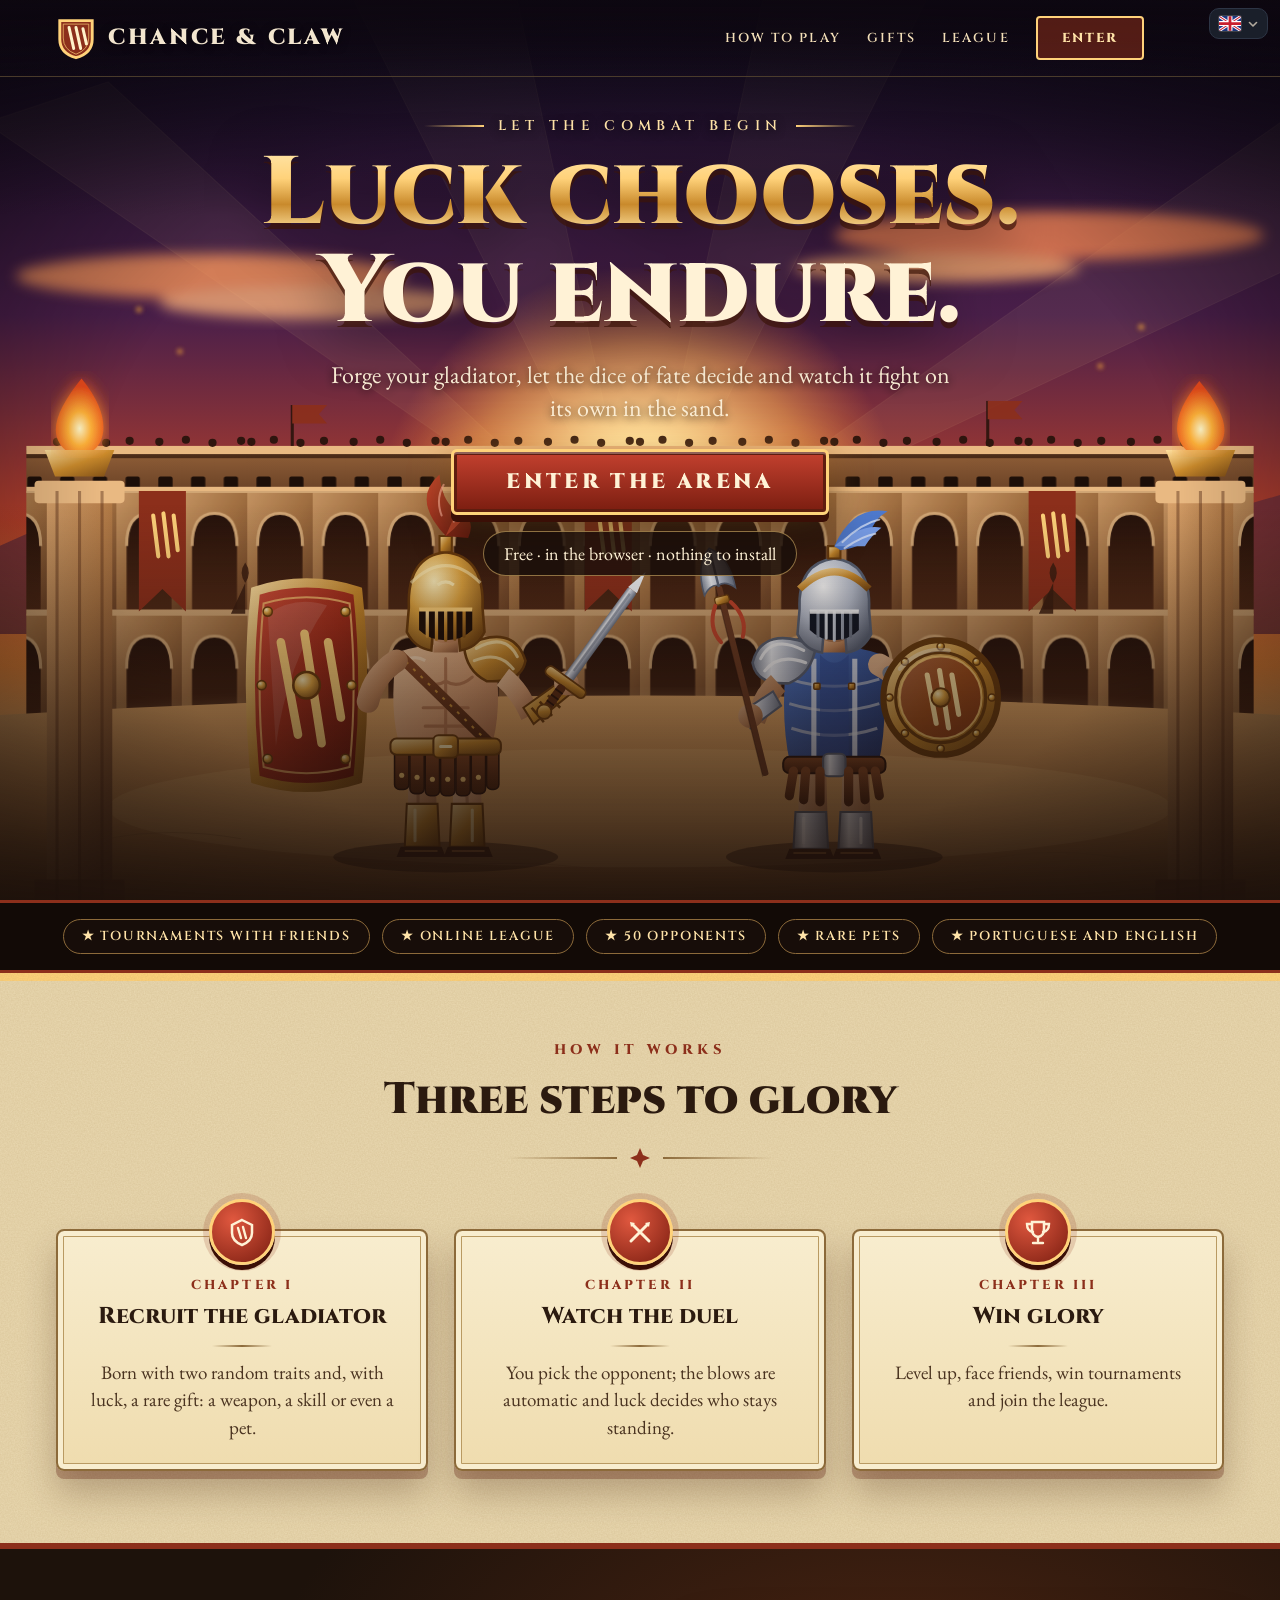
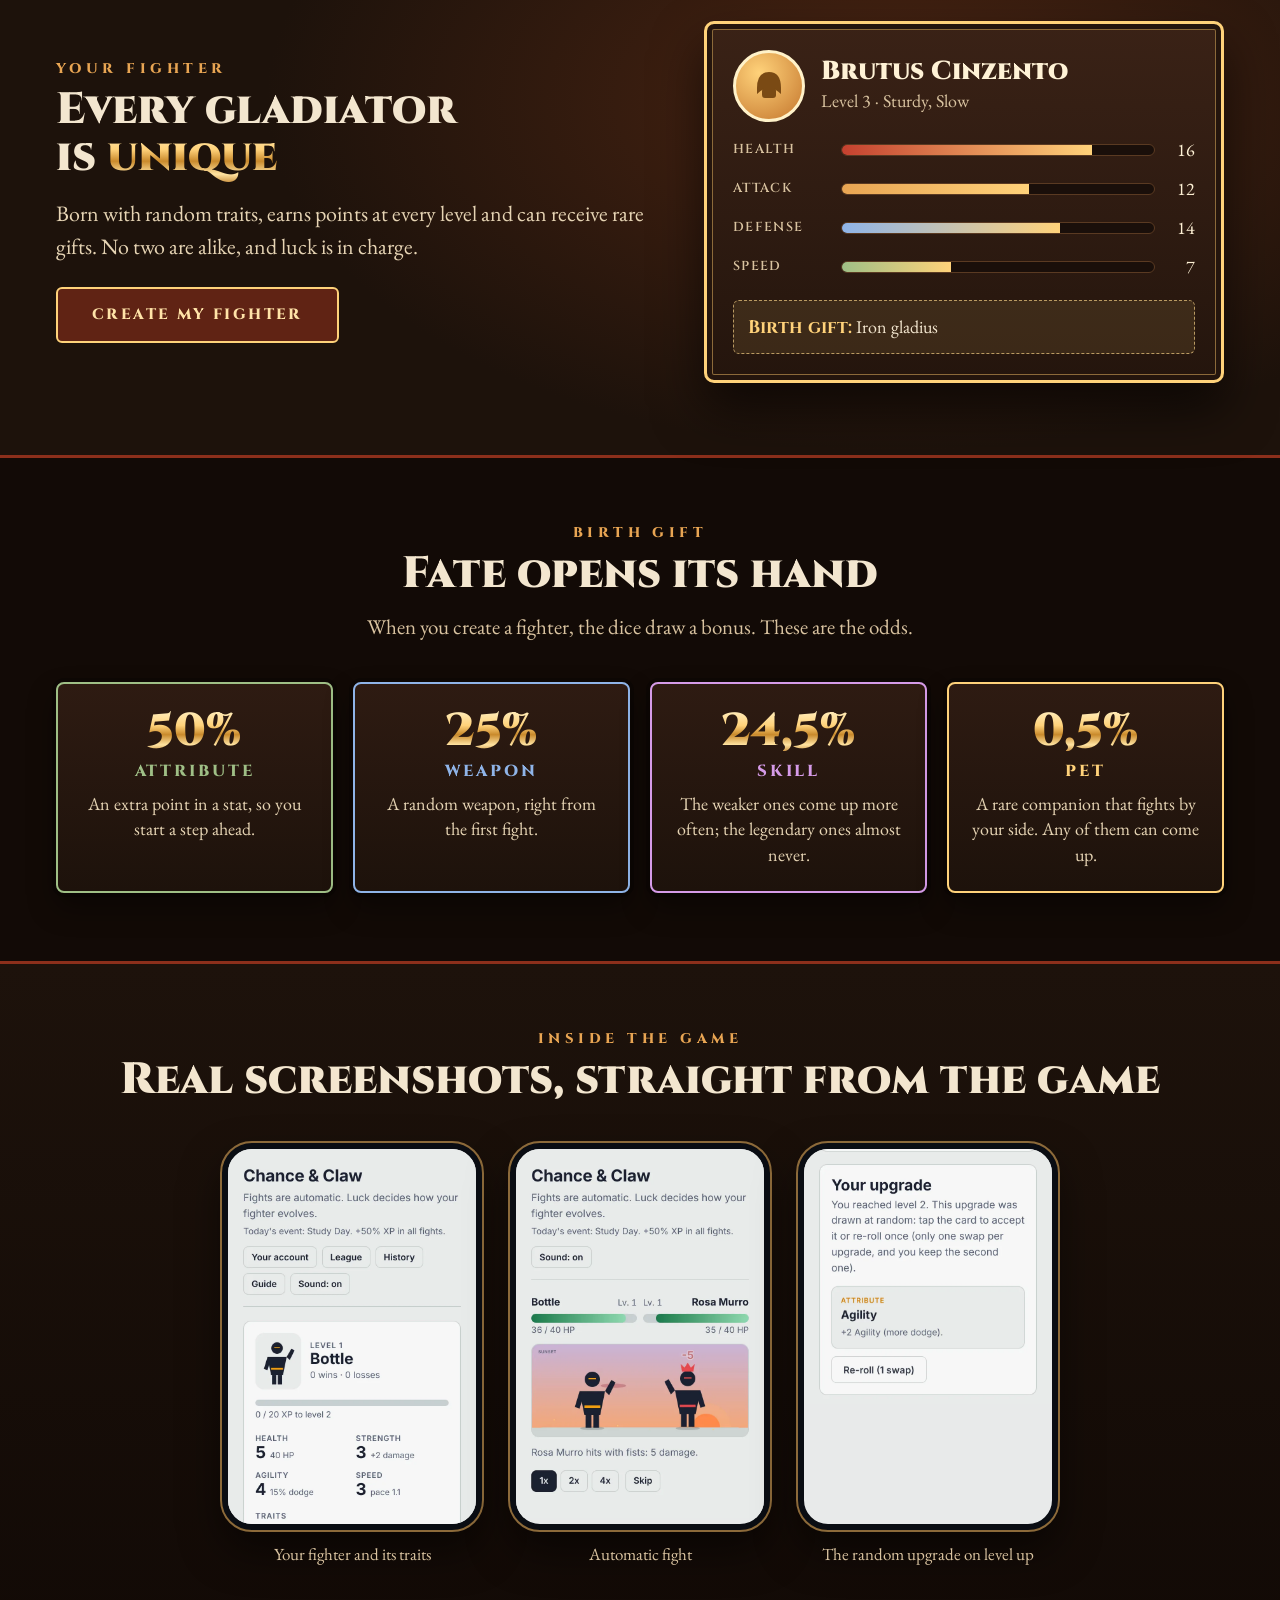
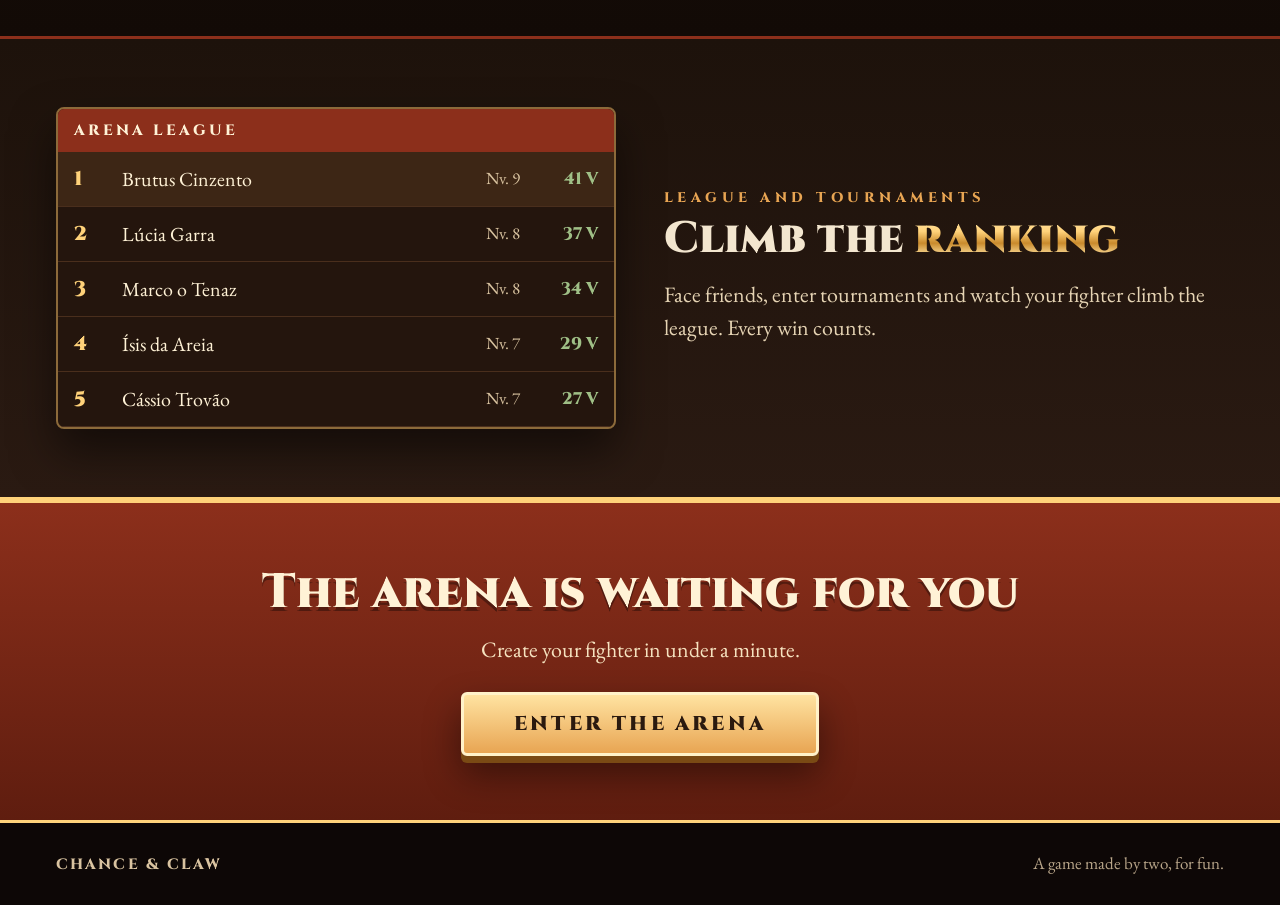
==== commit 57c8bbc9: "Landing: gladiadores mais detalhados, sem o dado Co-Authored-By: Claude Sonnet 5.5 <noreply@anthropi" ====
--- a/index.html
+++ b/index.html
@@ -129,7 +129,13 @@
         <filter id="jgrain"><feTurbulence type="fractalNoise" baseFrequency=".9" numOctaves="2" seed="3"/><feColorMatrix values="0 0 0 0 .25  0 0 0 0 .14  0 0 0 0 .06  0 0 0 .55 0"/></filter>
         <pattern id="jarches" width="64" height="120" patternUnits="userSpaceOnUse"><rect width="64" height="120" fill="url(#jstone)"/><path d="M10 120 V54 Q10 22 32 22 Q54 22 54 54 V120Z" fill="url(#jarchIn)"/><path d="M10 54 Q10 22 32 22 Q54 22 54 54" fill="none" stroke="#e9b982" stroke-width="3"/><rect x="0" y="116" width="64" height="4" fill="#7a4a2a"/></pattern>
         <pattern id="jwindows" width="32" height="64" patternUnits="userSpaceOnUse"><rect width="32" height="64" fill="url(#jstoneDark)"/><rect x="9" y="18" width="14" height="28" rx="2" fill="#1c0e08"/></pattern>
-      </defs>
+      <linearGradient id="jskinA" x1="0" y1="0" x2="1" y2="1"><stop offset="0" stop-color="#f0c9a0"/><stop offset=".55" stop-color="#d89e72"/><stop offset="1" stop-color="#a86a45"/></linearGradient>
+<linearGradient id="jskinB" x1="0" y1="0" x2="1" y2="1"><stop offset="0" stop-color="#e2b48c"/><stop offset=".55" stop-color="#bf8559"/><stop offset="1" stop-color="#8a5636"/></linearGradient>
+<linearGradient id="jleather" x1="0" y1="0" x2="0" y2="1"><stop offset="0" stop-color="#8a4a26"/><stop offset="1" stop-color="#4a2410"/></linearGradient>
+<linearGradient id="jshieldR" x1="0" y1="0" x2="1" y2="1"><stop offset="0" stop-color="#d4503a"/><stop offset=".5" stop-color="#a02c1a"/><stop offset="1" stop-color="#5c120a"/></linearGradient>
+<linearGradient id="jmetal" x1="0" y1="0" x2="1" y2="0"><stop offset="0" stop-color="#7c8596"/><stop offset=".3" stop-color="#eef1f6"/><stop offset=".6" stop-color="#b5bccb"/><stop offset="1" stop-color="#6c7586"/></linearGradient>
+<radialGradient id="jdome" cx=".35" cy=".3" r=".8"><stop offset="0" stop-color="#fff0bd"/><stop offset=".45" stop-color="#e0a540"/><stop offset="1" stop-color="#7a4a14"/></radialGradient>
+<radialGradient id="jdomeS" cx=".35" cy=".3" r=".8"><stop offset="0" stop-color="#ffffff"/><stop offset=".5" stop-color="#b9c0cf"/><stop offset="1" stop-color="#586174"/></radialGradient></defs>
 
       <rect width="1280" height="880" fill="url(#jsky)"/>
       <g opacity=".9">
@@ -171,46 +177,90 @@
         <g transform="translate(1188 440)"><path d="M-34 0 H34 L24 26 H-24Z" fill="url(#jbronze)"/><g filter="url(#jglow)"><path d="M0 -62 C26 -34 30 -14 14 0 H-14 C-30 -14 -24 -36 0 -62Z" fill="url(#jflame)"><animate attributeName="d" dur="1.9s" repeatCount="indefinite" values="M0 -62 C26 -34 30 -14 14 0 H-14 C-30 -14 -24 -36 0 -62Z;M-2 -72 C26 -36 30 -12 14 0 H-14 C-28 -16 -26 -40 -2 -72Z;M0 -62 C26 -34 30 -14 14 0 H-14 C-30 -14 -24 -36 0 -62Z"/></path></g></g>
       </g>
 
-      <!-- gladiador esquerda -->
       <g transform="translate(450 600)">
-        <ellipse cx="0" cy="236" rx="96" ry="14" fill="#2a140c" opacity=".45"/>
-        <rect x="-34" y="150" width="26" height="86" rx="10" fill="#6a3a22"/><rect x="6" y="150" width="26" height="86" rx="10" fill="#7a4428"/>
-        <rect x="-40" y="214" width="36" height="22" rx="8" fill="#3a1d10"/><rect x="2" y="214" width="38" height="22" rx="8" fill="#3a1d10"/>
-        <path d="M-50 40 Q-56 130 -46 156 H46 Q56 130 50 40Z" fill="url(#jredcloth)"/>
-        <path d="M-46 56 H46 M-47 78 H47 M-46 100 H46 M-44 122 H44" stroke="#e9b982" stroke-width="5" stroke-opacity=".85"/>
-        <rect x="-52" y="146" width="104" height="14" rx="6" fill="url(#jbronze)"/>
-        <path d="M-58 36 Q0 8 58 36 Q54 64 0 70 Q-54 64 -58 36Z" fill="url(#jbronze)"/>
-        <circle cx="-56" cy="44" r="22" fill="url(#jbronze)"/>
-        <path d="M-52 40 Q-60 90 -48 118" stroke="#d9a36c" stroke-width="16" stroke-linecap="round" fill="none"/>
-        <circle cx="0" cy="-4" r="32" fill="#e0b08a"/>
-        <path d="M-36 -8 Q-34 -50 0 -52 Q34 -50 36 -8 L36 6 Q22 -8 0 -8 Q-22 -8 -36 6Z" fill="url(#jbronze)"/>
-        <rect x="-26" y="-4" width="52" height="26" rx="8" fill="url(#jbronze)" opacity=".92"/><rect x="-18" y="2" width="36" height="6" rx="3" fill="#1c0e08"/>
-        <path d="M0 -52 Q-26 -92 14 -98 Q8 -80 22 -62Z" fill="#c2442b"/><path d="M0 -52 Q34 -86 -4 -104 Q10 -80 -10 -60Z" fill="#8c2f1b"/>
-        <g transform="translate(-136 70)"><path d="M0 -70 Q54 -76 60 0 Q56 80 0 100 Q-56 80 -60 0 Q-54 -76 0 -70Z" fill="url(#jredcloth)" stroke="url(#jbronze)" stroke-width="7"/><path d="M-22 -34 L-8 40 M-2 -40 L12 46 M18 -34 L28 24" stroke="#ffd27a" stroke-width="8" stroke-linecap="round"/><circle cx="0" cy="-4" r="9" fill="url(#jbronze)"/></g>
-        <g transform="translate(88 -14) rotate(32)"><rect x="-6" y="0" width="12" height="150" rx="3" fill="url(#jsteel)"/><path d="M-6 0 L0 -30 L6 0Z" fill="#f1f4f9"/><rect x="-22" y="148" width="44" height="9" rx="4" fill="url(#jbronze)"/><rect x="-5" y="156" width="10" height="34" rx="4" fill="#5a301a"/></g>
-      </g>
-
-      <!-- gladiador direita -->
-      <g transform="translate(830 604)">
-        <ellipse cx="0" cy="232" rx="92" ry="13" fill="#2a140c" opacity=".45"/>
-        <rect x="-32" y="146" width="24" height="86" rx="10" fill="#7a4428"/><rect x="6" y="146" width="26" height="86" rx="10" fill="#6a3a22"/>
-        <rect x="-40" y="210" width="36" height="22" rx="8" fill="#3a1d10"/><rect x="2" y="210" width="38" height="22" rx="8" fill="#3a1d10"/>
-        <path d="M-46 38 Q-50 126 -42 152 H42 Q50 126 46 38Z" fill="url(#jbluecloth)"/>
-        <path d="M-42 56 H42 M-43 78 H43 M-42 100 H42 M-40 122 H40" stroke="#c9ced6" stroke-width="5" stroke-opacity=".85"/>
-        <rect x="-48" y="142" width="96" height="14" rx="6" fill="url(#jbronze)"/>
-        <path d="M-54 36 Q0 10 54 36 Q50 62 0 68 Q-50 62 -54 36Z" fill="#c9ced6"/><circle cx="52" cy="44" r="20" fill="#c9ced6"/>
-        <circle cx="0" cy="-6" r="30" fill="#c99a76"/>
-        <path d="M-34 -10 Q-32 -48 0 -50 Q32 -48 34 -10 L34 2 Q20 -10 0 -10 Q-20 -10 -34 2Z" fill="#c9ced6"/>
-        <path d="M-34 -30 Q0 -62 34 -30" fill="none" stroke="url(#jbronze)" stroke-width="6"/>
-        <path d="M0 -50 Q10 -84 34 -78 Q20 -62 20 -48Z" fill="#4f7bd0"/>
-        <g transform="translate(-26 70)"><path d="M-34 -50 L-26 -64 L-10 -50Z" fill="#c9ced6"/><g transform="rotate(-22)"><rect x="-4" y="-160" width="8" height="260" rx="3" fill="#6a3a22"/><path d="M-22 -150 Q-22 -190 0 -200 Q22 -190 22 -150 Q10 -160 0 -156 Q-10 -160 -22 -150Z" fill="url(#jsteel)"/><path d="M0 -208 L0 -150" stroke="url(#jsteel)" stroke-width="6"/></g></g>
-        <g transform="translate(100 74)"><circle r="46" fill="url(#jbronze)" stroke="#7a4a14" stroke-width="5"/><circle r="30" fill="none" stroke="#7a4a14" stroke-width="3"/><path d="M-12 -20 L-6 18 M0 -22 L6 20 M12 -18 L16 12" stroke="#5a301a" stroke-width="6" stroke-linecap="round"/><circle r="8" fill="#ffe0a0"/></g>
-      </g>
-
-      <!-- dado -->
-      <g transform="translate(600 744) rotate(14)"><rect width="52" height="52" rx="11" fill="#f8ecd0" stroke="#7a4a14" stroke-width="3"/><circle cx="15" cy="15" r="5" fill="#2b1a0f"/><circle cx="37" cy="37" r="5" fill="#2b1a0f"/><circle cx="15" cy="37" r="5" fill="#2b1a0f"/><circle cx="37" cy="15" r="5" fill="#2b1a0f"/><circle cx="26" cy="26" r="5" fill="#2b1a0f"/></g>
-
-      <!-- brasas -->
+<ellipse cx="0" cy="238" rx="110" ry="15" fill="#2a140c" opacity=".5"/>
+<!-- pernas -->
+<path d="M-36 148 L-10 148 L-8 226 L-38 226Z" fill="url(#jskinB)"/><path d="M8 148 L34 148 L36 226 L6 226Z" fill="url(#jskinA)"/>
+<path d="M-30 156 q5 24 2 40 M18 156 q4 24 3 40" stroke="#8a5636" stroke-opacity=".5" stroke-width="3" fill="none" stroke-linecap="round"/>
+<path d="M-38 186 L-8 186 L-6 228 L-40 228Z" fill="url(#jbronze)" stroke="#6a3c0e" stroke-width="2"/><path d="M6 186 L36 186 L38 228 L4 228Z" fill="url(#jbronze)" stroke="#6a3c0e" stroke-width="2"/>
+<path d="M-30 192 V222 M26 192 V222" stroke="#fff0bd" stroke-width="3" stroke-opacity=".7" stroke-linecap="round"/>
+<path d="M-44 228 h40 l4 10 h-48Z M2 228 h40 l4 10 h-48Z" fill="#3a1d10"/><path d="M-40 232 h32 M6 232 h32" stroke="#8a5a30" stroke-width="2"/>
+<!-- tronco -->
+<path d="M-48 38 Q-56 96 -44 132 H44 Q56 96 48 38 Q0 22 -48 38Z" fill="url(#jskinA)"/>
+<path d="M0 44 V128 M-26 62 Q-12 74 0 66 Q12 74 26 62 M-22 92 H22 M-20 110 H20" stroke="#a86a45" stroke-width="3" fill="none" stroke-linecap="round" opacity=".75"/>
+<path d="M-40 46 Q-30 40 -20 46" stroke="#fff0d6" stroke-opacity=".5" stroke-width="3" fill="none"/>
+<path d="M-46 40 L44 128" stroke="url(#jleather)" stroke-width="11"/><path d="M-46 40 L44 128" stroke="#e0a540" stroke-width="2" stroke-dasharray="3 7" opacity=".8"/>
+<!-- pteruges -->
+<g fill="url(#jleather)" stroke="#2a140c" stroke-width="1.5"><rect x="-50" y="132" width="14" height="40" rx="5"/><rect x="-35" y="132" width="14" height="44" rx="5"/><rect x="-20" y="132" width="14" height="46" rx="5"/><rect x="-5" y="132" width="14" height="46" rx="5"/><rect x="10" y="132" width="14" height="46" rx="5"/><rect x="25" y="132" width="14" height="44" rx="5"/><rect x="40" y="132" width="12" height="40" rx="5"/></g>
+<g fill="#ffd27a"><circle cx="-43" cy="158" r="2.5"/><circle cx="-28" cy="160" r="2.5"/><circle cx="-13" cy="162" r="2.5"/><circle cx="2" cy="162" r="2.5"/><circle cx="17" cy="162" r="2.5"/><circle cx="32" cy="160" r="2.5"/></g>
+<rect x="-54" y="122" width="108" height="16" rx="6" fill="url(#jbronze)" stroke="#6a3c0e" stroke-width="2"/><rect x="-12" y="119" width="24" height="22" rx="5" fill="url(#jbronze)" stroke="#6a3c0e" stroke-width="2"/><path d="M-5 130 h10" stroke="#fff0bd" stroke-width="3" stroke-linecap="round"/>
+<!-- ombreira -->
+<path d="M18 32 Q66 8 78 46 Q74 68 40 66 Q20 56 18 32Z" fill="url(#jbronze)" stroke="#6a3c0e" stroke-width="2.5"/><path d="M30 34 Q58 18 70 42 M28 46 Q52 36 66 54" stroke="#fff0bd" stroke-opacity=".7" stroke-width="3" fill="none" stroke-linecap="round"/>
+<!-- braço da espada -->
+<path d="M62 54 Q84 72 90 96 L74 104 Q66 84 50 70Z" fill="url(#jskinA)"/>
+<g><path d="M76 92 L112 66 L120 80 L86 108Z" fill="url(#jbronze)" stroke="#6a3c0e" stroke-width="2"/><path d="M84 92 L96 106 M92 86 L104 100 M100 80 L112 92" stroke="#6a3c0e" stroke-width="2.5"/></g>
+<circle cx="118" cy="68" r="12" fill="url(#jskinA)"/>
+<!-- espada -->
+<g transform="translate(118 66) rotate(36) scale(.88)"><rect x="-6" y="-125" width="12" height="125" rx="3" fill="url(#jmetal)"/><path d="M-6 -125 L0 -150 L6 -125Z" fill="#f4f7fb"/><path d="M0 -120 V-14" stroke="#7c8596" stroke-width="2.5" opacity=".6"/><rect x="-26" y="-4" width="52" height="11" rx="5" fill="url(#jbronze)" stroke="#6a3c0e" stroke-width="2"/><rect x="-5" y="6" width="10" height="32" rx="4" fill="#5a2c14"/><path d="M-5 14 h10 M-5 22 h10 M-5 30 h10" stroke="#2a140c" stroke-width="2"/><circle cy="42" r="8" fill="url(#jbronze)" stroke="#6a3c0e" stroke-width="2"/></g>
+<!-- escudo (scutum) -->
+<g transform="translate(-136 70)"><path d="M-50 -92 Q0 -108 50 -92 Q60 0 50 92 Q0 108 -50 92 Q-60 0 -50 -92Z" fill="url(#jshieldR)" stroke="url(#jbronze)" stroke-width="9"/>
+<path d="M-42 -80 Q0 -92 42 -80 Q50 0 42 80 Q0 92 -42 80 Q-50 0 -42 -80Z" fill="none" stroke="#ffd27a" stroke-width="2" opacity=".7"/>
+<path d="M-38 -70 Q-10 -88 20 -78 Q-20 -20 -30 60Z" fill="#fff" opacity=".12"/>
+<g transform="scale(1.05)"><path d="M-24 -40 L-8 46 M-2 -48 L14 54 M20 -40 L32 30" stroke="#ffd27a" stroke-width="8" stroke-linecap="round" fill="none"/></g><circle r="13" fill="url(#jdome)" stroke="#6a3c0e" stroke-width="2.5"/>
+<g fill="url(#jdome)" stroke="#6a3c0e" stroke-width="1.5"><circle cx="-38" cy="-72" r="4.5"/><circle cx="38" cy="-72" r="4.5"/><circle cx="-38" cy="72" r="4.5"/><circle cx="38" cy="72" r="4.5"/><circle cx="-44" cy="0" r="4.5"/><circle cx="44" cy="0" r="4.5"/></g></g>
+<!-- braço do escudo -->
+<path d="M-48 46 Q-70 60 -76 86" stroke="url(#jskinB)" stroke-width="22" stroke-linecap="round" fill="none"/>
+<!-- cabeça -->
+<path d="M-12 24 h24 v14 h-24Z" fill="url(#jskinB)"/>
+<ellipse cx="0" cy="-2" rx="27" ry="31" fill="url(#jskinA)"/>
+<path d="M-36 -6 Q-38 -56 0 -60 Q38 -56 36 -6 L38 18 Q30 34 14 36 L12 10 Q0 14 -12 10 L-14 36 Q-30 34 -38 18Z" fill="url(#jdome)" stroke="#6a3c0e" stroke-width="2.5"/>
+<path d="M-26 -4 H26 V16 Q16 26 0 26 Q-16 26 -26 16Z" fill="#1c0e08"/>
+<g stroke="url(#jbronze)" stroke-width="3.2" stroke-linecap="round"><path d="M-18 -4 V22 M-9 -4 V25 M0 -4 V26 M9 -4 V25 M18 -4 V22"/></g><path d="M-26 -4 H26" stroke="#ffd27a" stroke-width="4"/>
+<path d="M-8 -28 Q0 -34 8 -28" fill="none" stroke="#fff0bd" stroke-width="3" opacity=".8"/>
+<path d="M-34 -30 Q0 -64 34 -30" fill="none" stroke="#fff0bd" stroke-width="3" opacity=".55"/>
+<path d="M-6 -60 H6 V-76 H-6Z" fill="url(#jbronze)" stroke="#6a3c0e" stroke-width="2"/>
+<path d="M0 -76 Q-34 -112 -6 -136 Q-4 -108 14 -98 Q30 -92 22 -74Z" fill="url(#jredcloth)"/><path d="M0 -76 Q36 -104 18 -132 Q22 -108 8 -94Z" fill="#c2442b"/><path d="M-4 -96 Q-10 -112 -2 -126 M8 -90 Q16 -106 14 -120" stroke="#ffb09a" stroke-width="2" fill="none" stroke-linecap="round" opacity=".7"/>
+</g>
+<g transform="translate(830 604)">
+<ellipse cx="0" cy="234" rx="106" ry="15" fill="#2a140c" opacity=".5"/>
+<!-- pernas -->
+<path d="M-34 144 L-8 144 L-6 224 L-36 224Z" fill="url(#jskinB)"/><path d="M8 144 L34 144 L36 224 L6 224Z" fill="url(#jskinB)"/>
+<path d="M-38 190 L-8 190 L-6 226 L-40 226Z" fill="url(#jmetal)" stroke="#586174" stroke-width="2"/><path d="M6 190 L36 190 L38 226 L4 226Z" fill="url(#jmetal)" stroke="#586174" stroke-width="2"/>
+<path d="M-30 196 V220 M26 196 V220" stroke="#fff" stroke-width="3" stroke-opacity=".8" stroke-linecap="round"/>
+<path d="M-44 226 h40 l4 10 h-48Z M2 226 h40 l4 10 h-48Z" fill="#3a1d10"/><path d="M-40 230 h32 M6 230 h32" stroke="#8a5a30" stroke-width="2"/>
+<!-- túnica -->
+<path d="M-46 36 Q-54 100 -42 148 H42 Q54 100 46 36 Q0 20 -46 36Z" fill="url(#jbluecloth)"/>
+<path d="M-44 60 Q0 74 44 60 M-44 84 Q0 98 44 84 M-42 108 Q0 122 42 108" stroke="#c9ced6" stroke-width="3" fill="none" opacity=".7"/>
+<path d="M-14 36 Q0 52 14 36 L14 148 H-14Z" fill="#2c4a95" opacity=".55"/>
+<path d="M-20 40 V146 M20 40 V146" stroke="#e8ecf4" stroke-width="5" opacity=".85"/>
+<g fill="url(#jbronze)" stroke="#6a3c0e" stroke-width="1.5"><rect x="-20" y="64" width="6" height="6" rx="1"/><rect x="14" y="64" width="6" height="6" rx="1"/></g>
+<rect x="-50" y="136" width="100" height="16" rx="6" fill="url(#jleather)" stroke="#2a140c" stroke-width="2"/><rect x="-11" y="133" width="22" height="22" rx="5" fill="url(#jmetal)" stroke="#586174" stroke-width="2"/>
+<path d="M-40 150 L-44 174 M-28 150 L-30 178 M-14 150 L-14 180 M14 150 L14 180 M28 150 L30 178 M40 150 L44 174" stroke="url(#jleather)" stroke-width="9" stroke-linecap="round"/>
+<!-- ombreira esquerda (lança) -->
+<path d="M-18 28 Q-70 6 -80 44 Q-76 66 -44 64 Q-22 54 -18 28Z" fill="url(#jmetal)" stroke="#586174" stroke-width="2.5"/><path d="M-30 32 Q-60 16 -72 40 M-28 44 Q-54 34 -68 52" stroke="#fff" stroke-opacity=".8" stroke-width="3" fill="none" stroke-linecap="round"/>
+<!-- braço da lança + lança -->
+<path d="M-62 56 Q-82 74 -84 98 L-68 104 Q-62 86 -48 72Z" fill="url(#jskinB)"/>
+<path d="M-90 92 L-60 72 L-52 86 L-82 108Z" fill="url(#jmetal)" stroke="#586174" stroke-width="2"/>
+<circle cx="-82" cy="96" r="12" fill="url(#jskinB)"/>
+<g transform="translate(-82 94) rotate(-14) scale(.78)"><rect x="-4" y="-165" width="8" height="245" rx="3" fill="#6a3a22"/><path d="M-4 -165 V80" stroke="#2a140c" stroke-width="1.5" opacity=".4"/><path d="M-20 -158 Q-22 -198 0 -214 Q22 -198 20 -158 Q10 -170 0 -166 Q-10 -170 -20 -158Z" fill="url(#jmetal)" stroke="#586174" stroke-width="2"/><path d="M0 -212 V-164" stroke="#586174" stroke-width="3"/><rect x="-9" y="-152" width="18" height="10" rx="3" fill="url(#jbronze)" stroke="#6a3c0e" stroke-width="1.5"/><path d="M-10 -142 Q-26 -118 -14 -96 M10 -142 Q26 -118 14 -96" stroke="#c2442b" stroke-width="5" fill="none" stroke-linecap="round"/></g>
+<!-- braço do escudo + escudo redondo -->
+<path d="M44 46 Q74 62 82 88" stroke="url(#jskinB)" stroke-width="22" stroke-linecap="round" fill="none"/>
+<path d="M54 54 L84 80" stroke="url(#jmetal)" stroke-width="14" stroke-linecap="round"/>
+<g transform="translate(104 78)"><circle r="56" fill="url(#jbronze)" stroke="#6a3c0e" stroke-width="6"/><circle r="44" fill="none" stroke="#6a3c0e" stroke-width="3"/><circle r="40" fill="#7a1d10" opacity=".55"/><circle r="40" fill="none" stroke="#ffd27a" stroke-width="2" opacity=".8"/>
+<g transform="scale(.55)"><path d="M-24 -40 L-8 46 M-2 -48 L14 54 M20 -40 L32 30" stroke="#ffe3a1" stroke-width="9" stroke-linecap="round" fill="none"/></g><circle r="9" fill="url(#jdome)" stroke="#6a3c0e" stroke-width="2"/>
+<g fill="url(#jdome)" stroke="#6a3c0e" stroke-width="1.5"><circle cx="0" cy="-50" r="3.5"/><circle cx="0" cy="50" r="3.5"/><circle cx="-50" cy="0" r="3.5"/><circle cx="50" cy="0" r="3.5"/><circle cx="35" cy="35" r="3.5"/><circle cx="-35" cy="-35" r="3.5"/><circle cx="35" cy="-35" r="3.5"/><circle cx="-35" cy="35" r="3.5"/></g>
+<path d="M-40 -28 Q-20 -50 8 -46" stroke="#fff" stroke-width="4" fill="none" opacity=".35" stroke-linecap="round"/></g>
+<!-- cabeça -->
+<path d="M-12 20 h24 v14 h-24Z" fill="url(#jskinB)"/>
+<ellipse cx="0" cy="-6" rx="26" ry="30" fill="url(#jskinB)"/>
+<path d="M-34 -8 Q-36 -54 0 -58 Q36 -54 34 -8 L36 16 Q28 32 12 34 L10 8 Q0 12 -10 8 L-12 34 Q-28 32 -36 16Z" fill="url(#jdomeS)" stroke="#586174" stroke-width="2.5"/>
+<path d="M-24 -6 H24 V12 Q14 22 0 22 Q-14 22 -24 12Z" fill="#101624"/>
+<g stroke="url(#jmetal)" stroke-width="3" stroke-linecap="round"><path d="M-16 -6 V18 M-8 -6 V20 M0 -6 V22 M8 -6 V20 M16 -6 V18"/></g><path d="M-24 -6 H24" stroke="#fff" stroke-width="4" opacity=".9"/>
+<path d="M-34 -28 Q0 -62 34 -28" fill="none" stroke="url(#jbronze)" stroke-width="7"/>
+<path d="M-6 -58 H6 V-70 H-6Z" fill="url(#jbronze)" stroke="#6a3c0e" stroke-width="2"/>
+<path d="M0 -70 Q18 -110 52 -104 Q38 -96 34 -80 Q30 -70 6 -66Z" fill="#4f7bd0"/><path d="M0 -70 Q26 -92 46 -88 Q36 -80 30 -70Z" fill="#7aa0ec"/><path d="M8 -74 Q26 -92 44 -96 M10 -68 Q28 -80 40 -82" stroke="#e8f0ff" stroke-width="2" fill="none" stroke-linecap="round" opacity=".7"/>
+</g>
+<!-- brasas -->
       <g fill="#ffb23a" filter="url(#jblur2)"><circle cx="150" cy="380" r="3"><animate attributeName="cy" values="380;300;230" dur="5s" repeatCount="indefinite"/><animate attributeName="opacity" values="1;.6;0" dur="5s" repeatCount="indefinite"/></circle><circle cx="190" cy="400" r="2.5"><animate attributeName="cy" values="400;330;250" dur="6s" repeatCount="indefinite"/><animate attributeName="opacity" values="1;.6;0" dur="6s" repeatCount="indefinite"/></circle><circle cx="1130" cy="390" r="3"><animate attributeName="cy" values="390;310;230" dur="5.5s" repeatCount="indefinite"/><animate attributeName="opacity" values="1;.6;0" dur="5.5s" repeatCount="indefinite"/></circle><circle cx="1090" cy="410" r="2.5"><animate attributeName="cy" values="410;340;260" dur="6.5s" repeatCount="indefinite"/><animate attributeName="opacity" values="1;.6;0" dur="6.5s" repeatCount="indefinite"/></circle></g>
       <rect width="1280" height="880" fill="url(#jvig)"/>
       <rect width="1280" height="300" fill="#0d0710" opacity=".0"/>
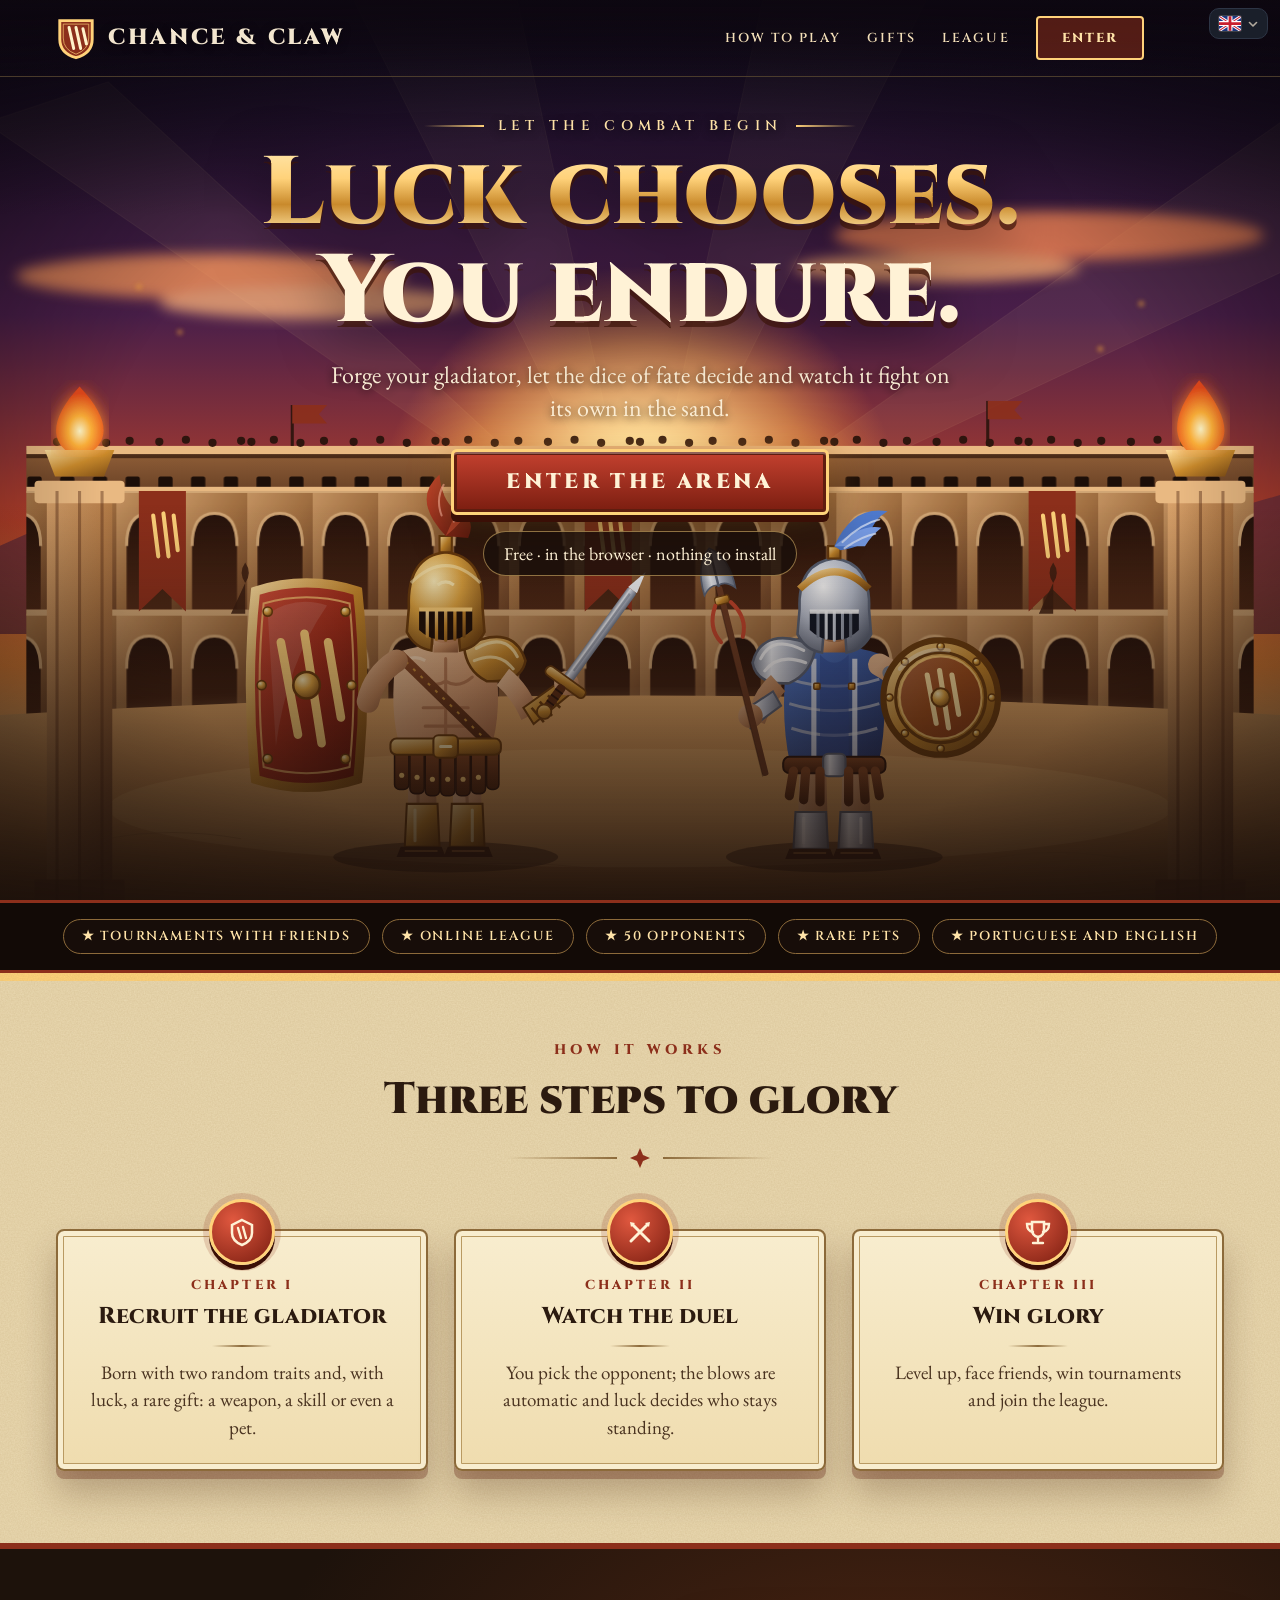
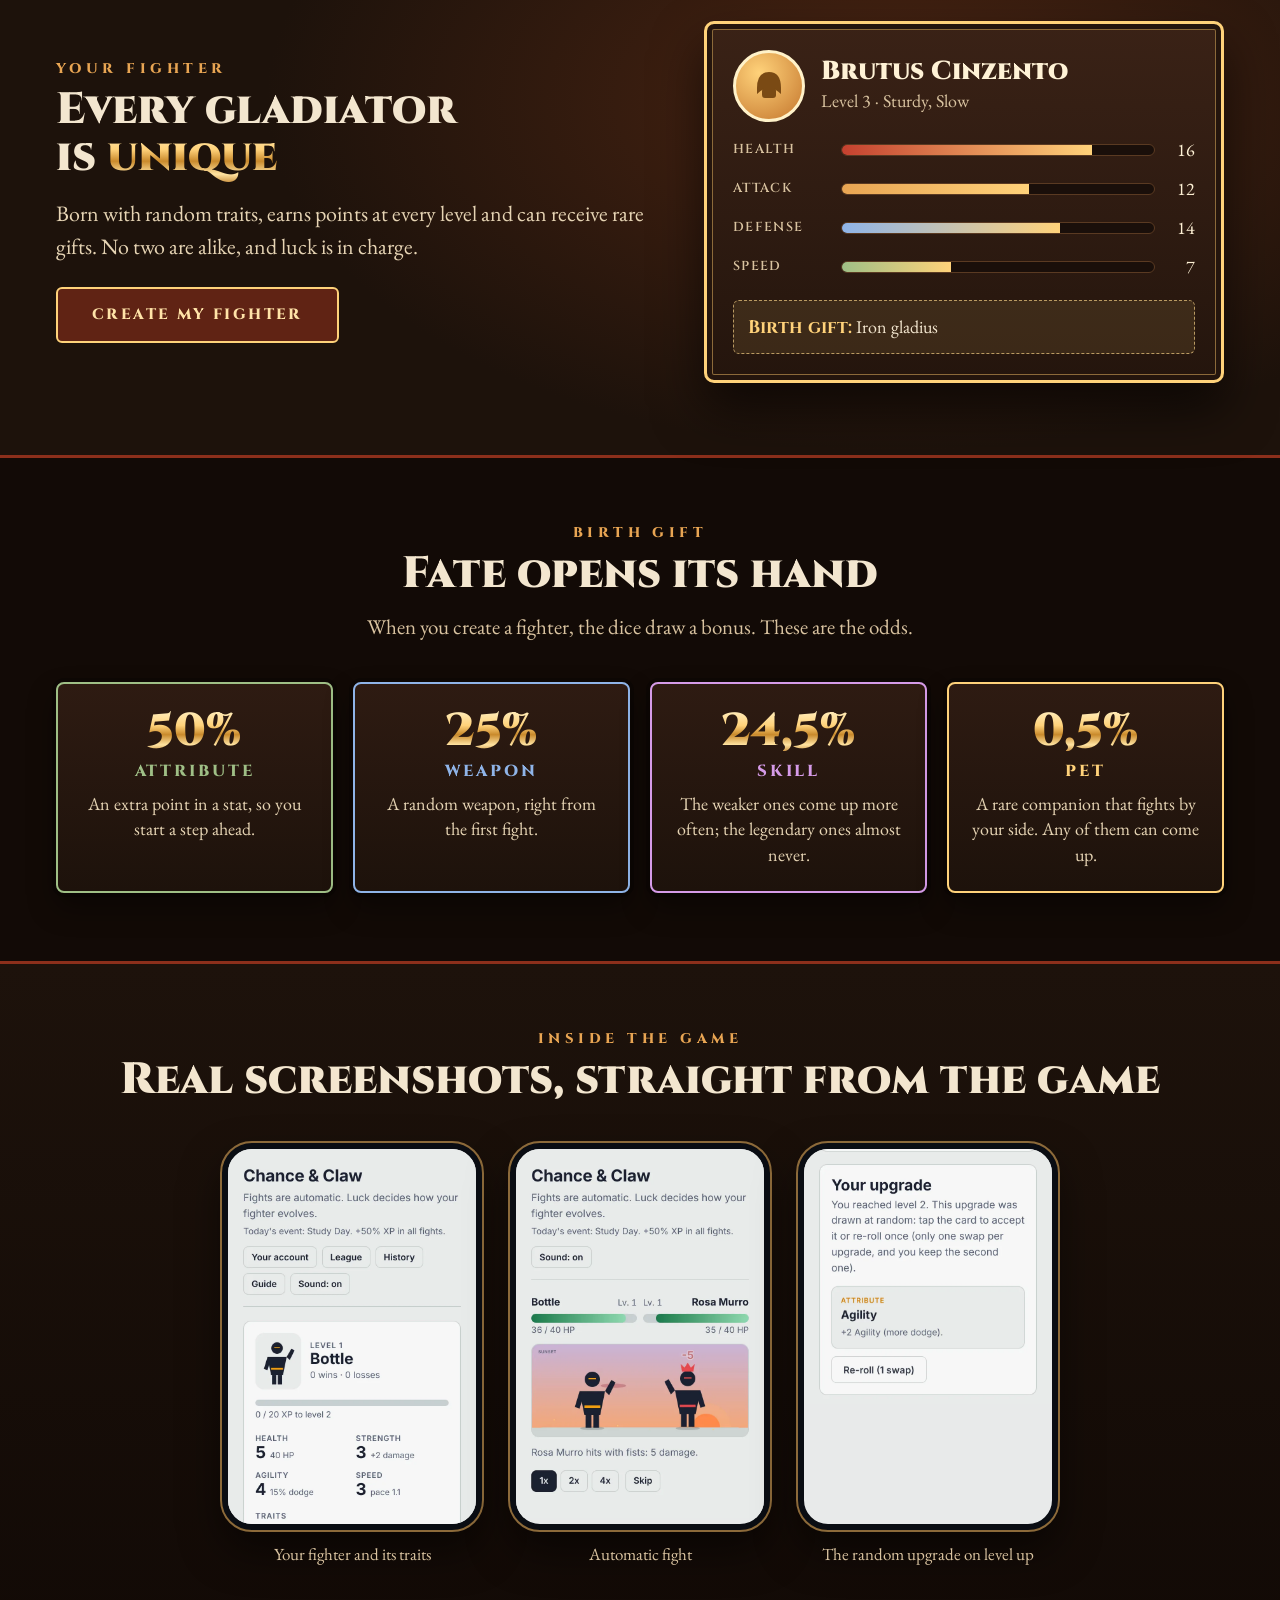
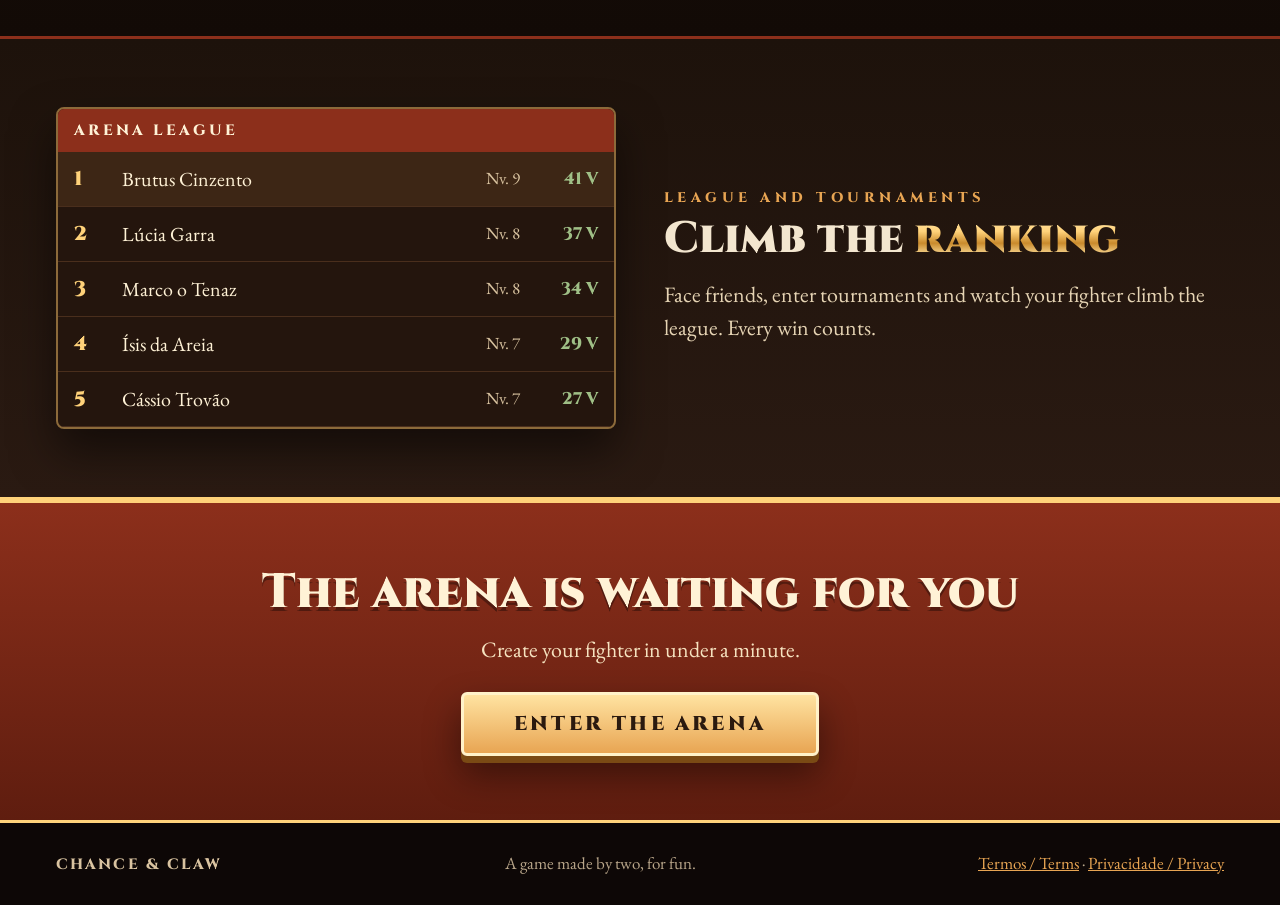
==== commit 975ad257: "Termos de utilização e política de privacidade (PT/EN), aceitação no registo Co-Authored-By: Claude " ====
--- a/index.html
+++ b/index.html
@@ -286,7 +286,7 @@
 <section class="liga" id="liga"><div class="in"><div class="board"><h3>Liga da arena</h3><div class="row me"><span class="r">1</span><span class="nm">Brutus Cinzento</span><span class="lv">Nv. 9</span><span class="v">41 V</span></div><div class="row"><span class="r">2</span><span class="nm">Lúcia Garra</span><span class="lv">Nv. 8</span><span class="v">37 V</span></div><div class="row"><span class="r">3</span><span class="nm">Marco o Tenaz</span><span class="lv">Nv. 8</span><span class="v">34 V</span></div><div class="row"><span class="r">4</span><span class="nm">Ísis da Areia</span><span class="lv">Nv. 7</span><span class="v">29 V</span></div><div class="row"><span class="r">5</span><span class="nm">Cássio Trovão</span><span class="lv">Nv. 7</span><span class="v">27 V</span></div></div><div class="tx"><div class="eyebrow">Liga e torneios</div><h2>Sobe na <span class="foil">classificação</span></h2>
 <p>Enfrenta amigos, entra em torneios e vê o teu lutador subir na liga. Cada vitória conta.</p></div></div></section>
 <section class="final"><div class="in"><h2>A arena está à tua espera</h2><p>Cria o teu lutador em menos de um minuto.</p><a href="jogar/">Entrar na arena</a></div></section>
-<footer><div class="in"><b>Chance &amp; Claw</b><span>Um jogo feito a dois, por diversão.</span></div></footer>
+<footer><div class="in"><b>Chance &amp; Claw</b><span>Um jogo feito a dois, por diversão.</span><span><a href="/termos/">Termos / Terms</a> · <a href="/privacidade/">Privacidade / Privacy</a></span></div></footer>
 <button id="btn-lang" type="button" hidden></button>
 <script>(function(){
 var L='';try{L=localStorage.getItem('cc-lang')||''}catch(e){}
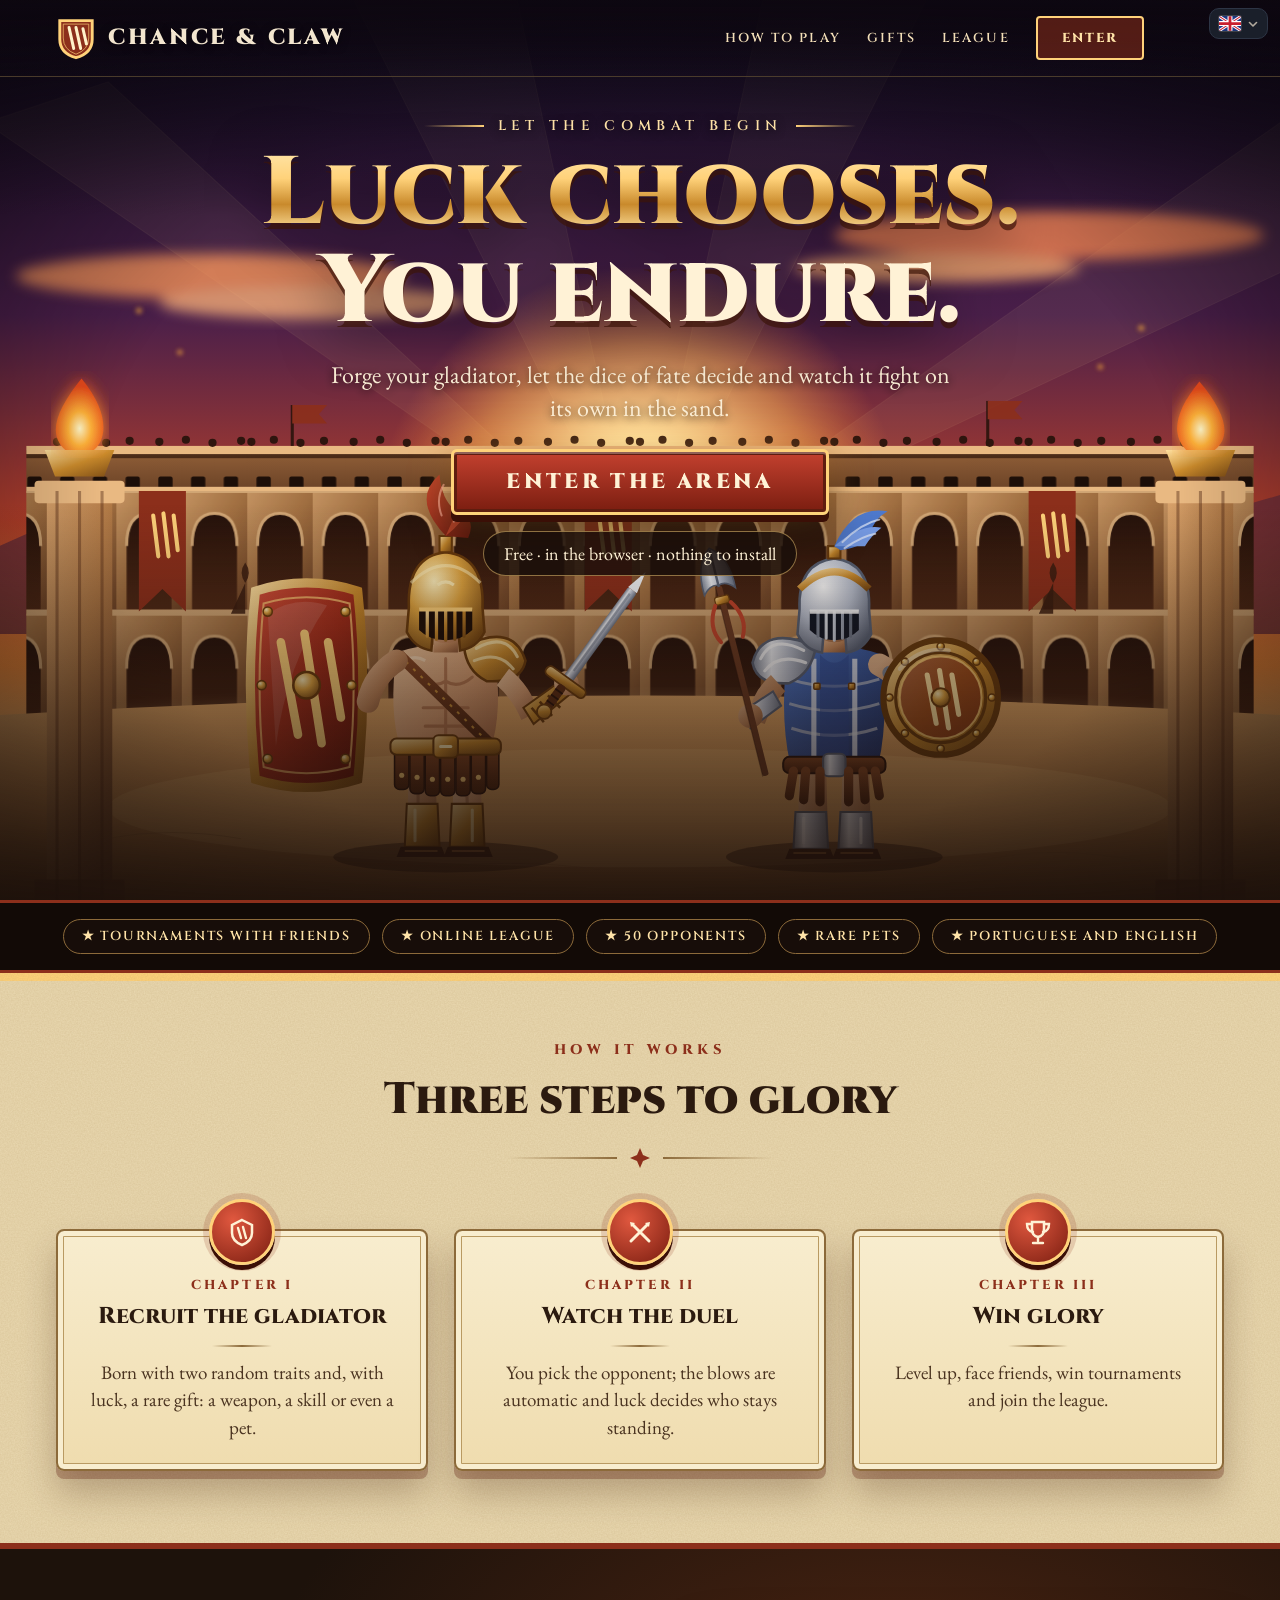
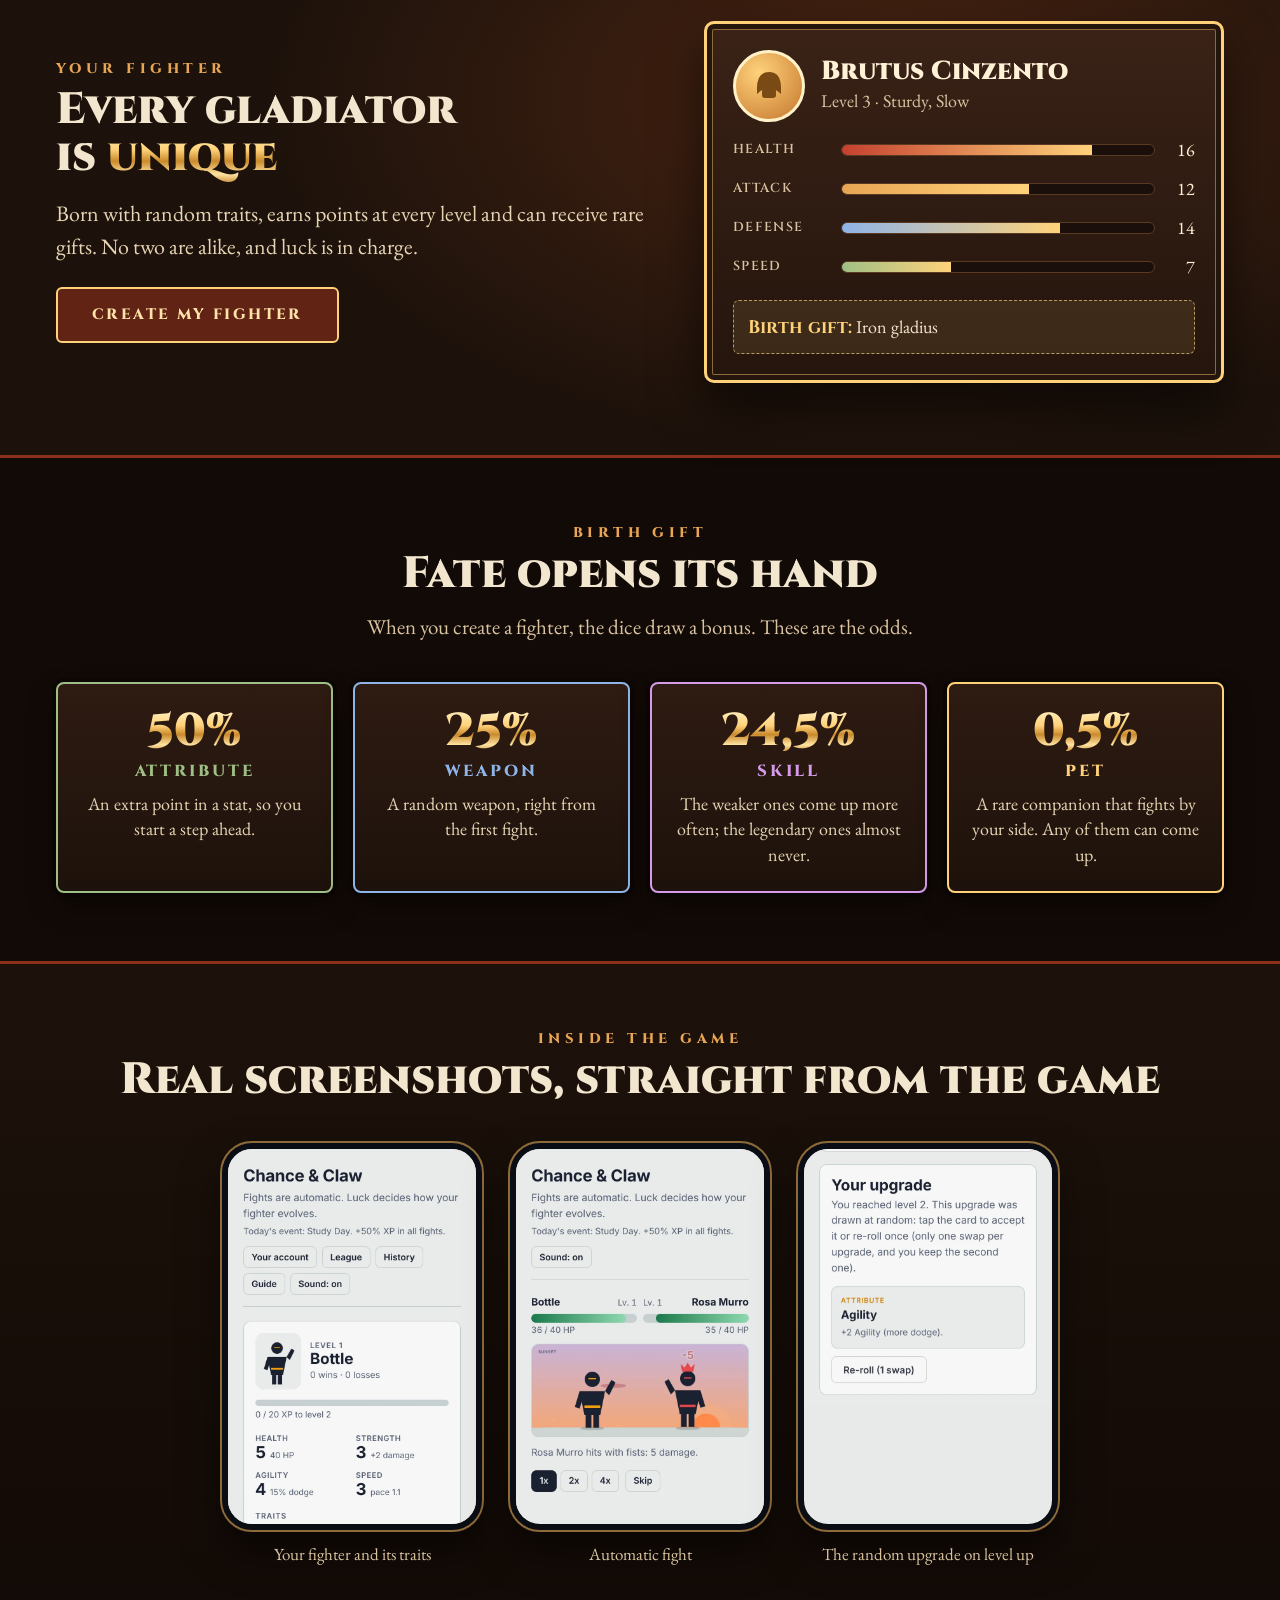
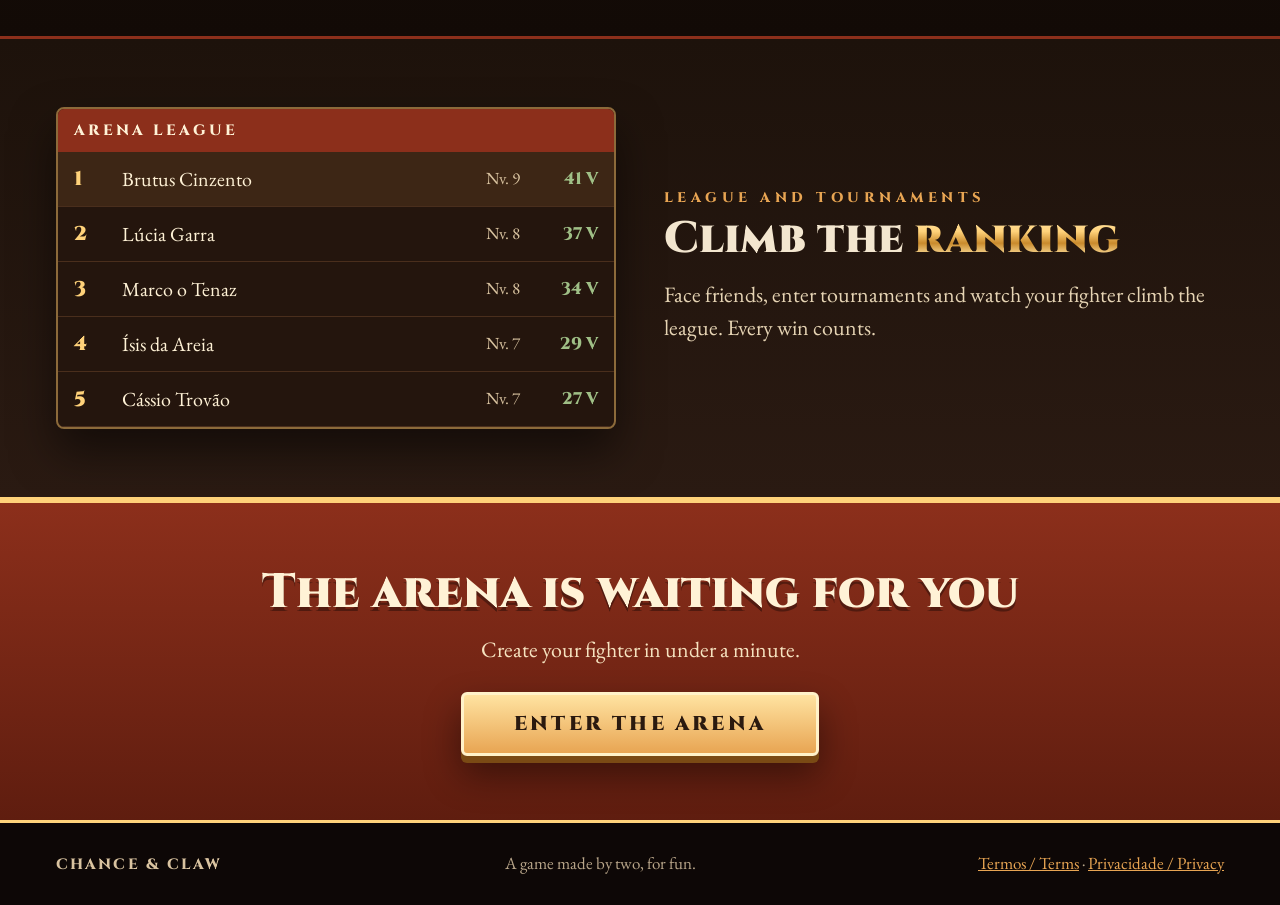
==== commit 077be00d: "Alojar os tipos de letra no próprio site (sem pedidos à Google) Co-Authored-By: Claude Sonnet 5.5 <n" ====
--- a/index.html
+++ b/index.html
@@ -1,7 +1,6 @@
 <!doctype html><html lang="pt-PT"><head><meta charset="utf-8"><meta name="viewport" content="width=device-width,initial-scale=1,viewport-fit=cover"><meta name="theme-color" content="#11141b"><link rel="icon" href="data:image/svg+xml,%3Csvg xmlns='http://www.w3.org/2000/svg' viewBox='0 0 32 32'%3E%3Crect width='32' height='32' rx='7' fill='%2312161f'/%3E%3Cg fill='none' stroke='%23f5a524' stroke-width='3.4' stroke-linecap='round'%3E%3Cpath d='M9 6l8 21'/%3E%3Cpath d='M16 6l8 21' opacity='.7'/%3E%3C/g%3E%3C/svg%3E"><style>:root{color-scheme:light;padding-top:env(safe-area-inset-top,0px);padding-bottom:env(safe-area-inset-bottom,0px)}body{margin:0;font:14px system-ui,sans-serif}img{max-width:100%}[hidden]{display:none!important}</style><title>Chance & Claw</title>
 <meta name="description" content="Cria um lutador, deixa a sorte decidir como evolui e vê-o combater sozinho.">
-<link rel="preconnect" href="https://fonts.googleapis.com"><link rel="preconnect" href="https://fonts.gstatic.com" crossorigin>
-<link rel="stylesheet" href="https://fonts.googleapis.com/css2?family=Cinzel:wght@600;800;900&family=EB+Garamond:wght@400;500;600&display=swap">
+<link rel="stylesheet" href="/fonts/fonts.css">
 <style>
 :root{--ink:#f3e6cf;--gold:#ffd27a;--gold2:#e8a553;--red:#8c2f1b;--dark:#1a0f0a;--parch:#e9d8b0;color-scheme:dark}
 *{box-sizing:border-box}
--- a/fonts/fonts.css
+++ b/fonts/fonts.css
@@ -0,0 +1,4 @@
+@font-face{font-family:Inter;font-style:normal;font-weight:400 600;font-display:swap;src:url(/fonts/inter.woff) format("woff")}
+@font-face{font-family:"Space Grotesk";font-style:normal;font-weight:500 700;font-display:swap;src:url(/fonts/spacegrotesk.woff) format("woff")}
+@font-face{font-family:Cinzel;font-style:normal;font-weight:600 900;font-display:swap;src:url(/fonts/cinzel.woff) format("woff")}
+@font-face{font-family:"EB Garamond";font-style:normal;font-weight:400 600;font-display:swap;src:url(/fonts/ebgaramond.woff) format("woff")}
